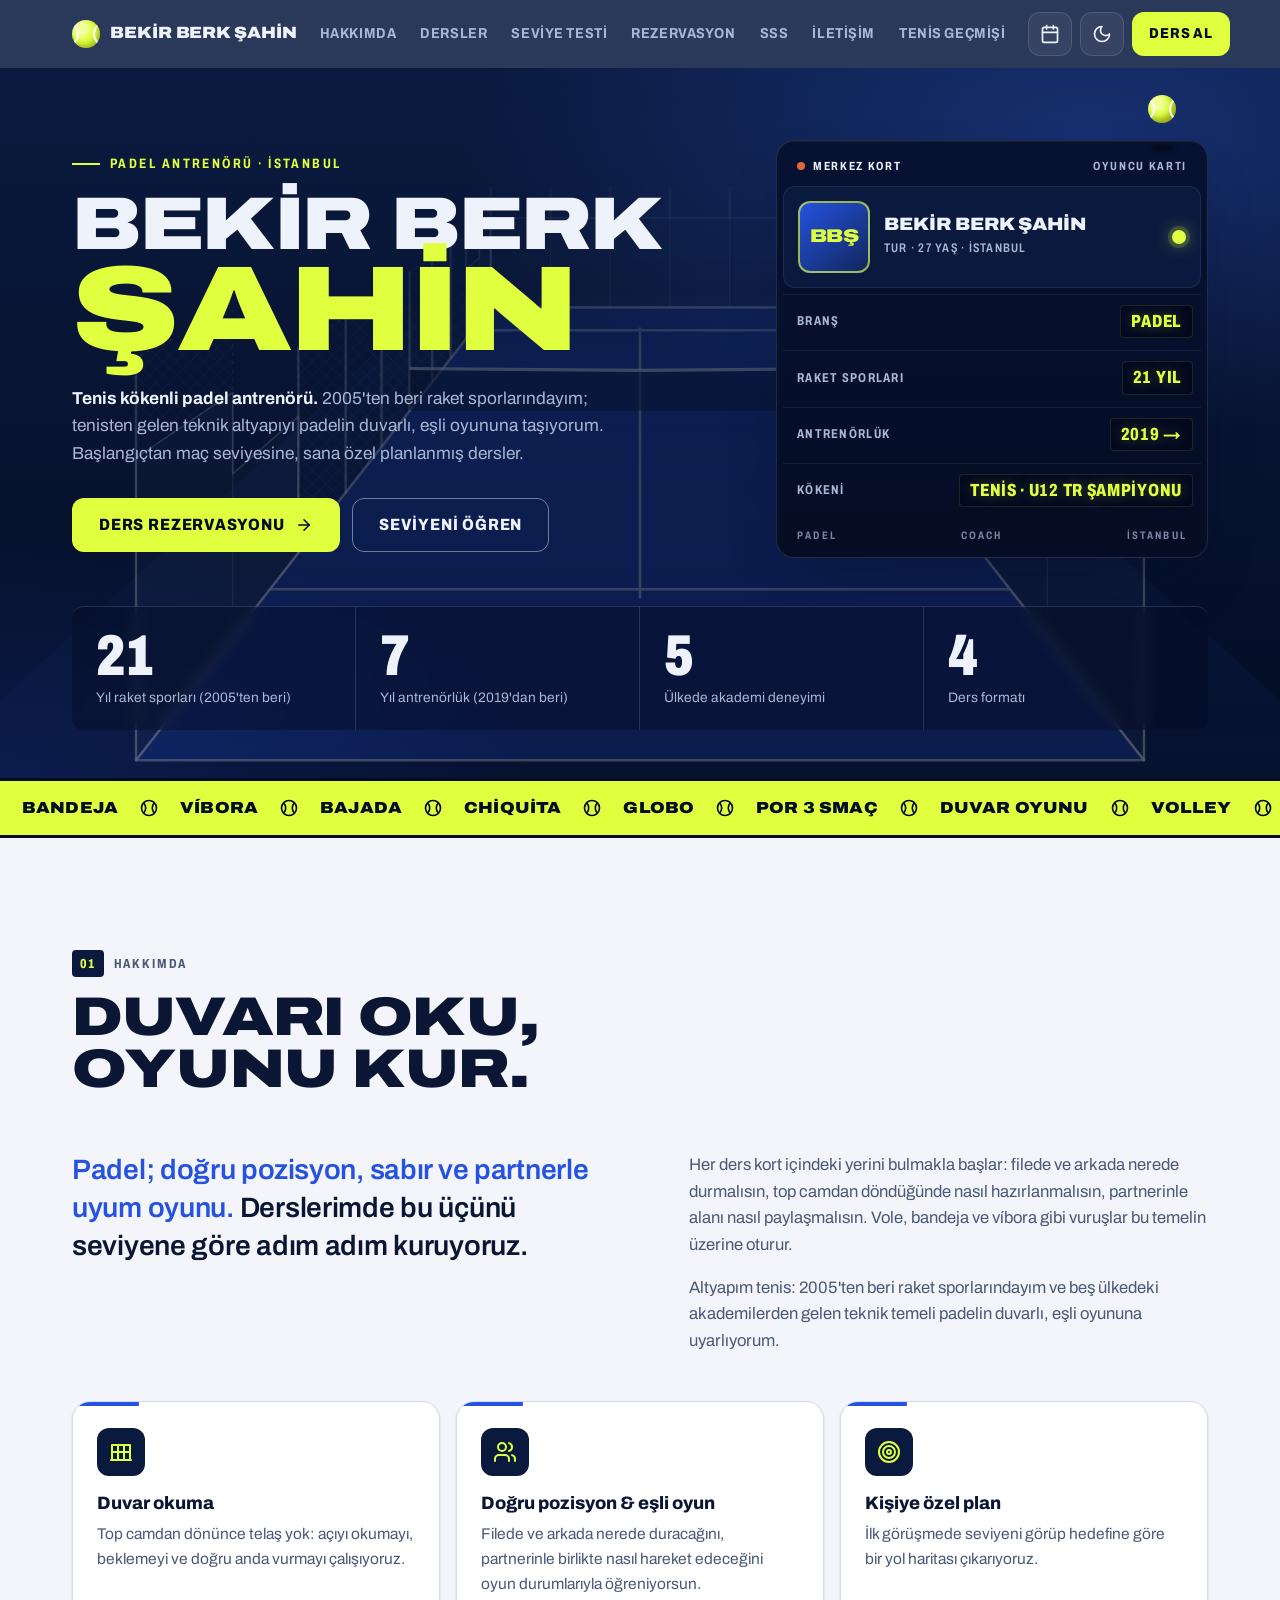
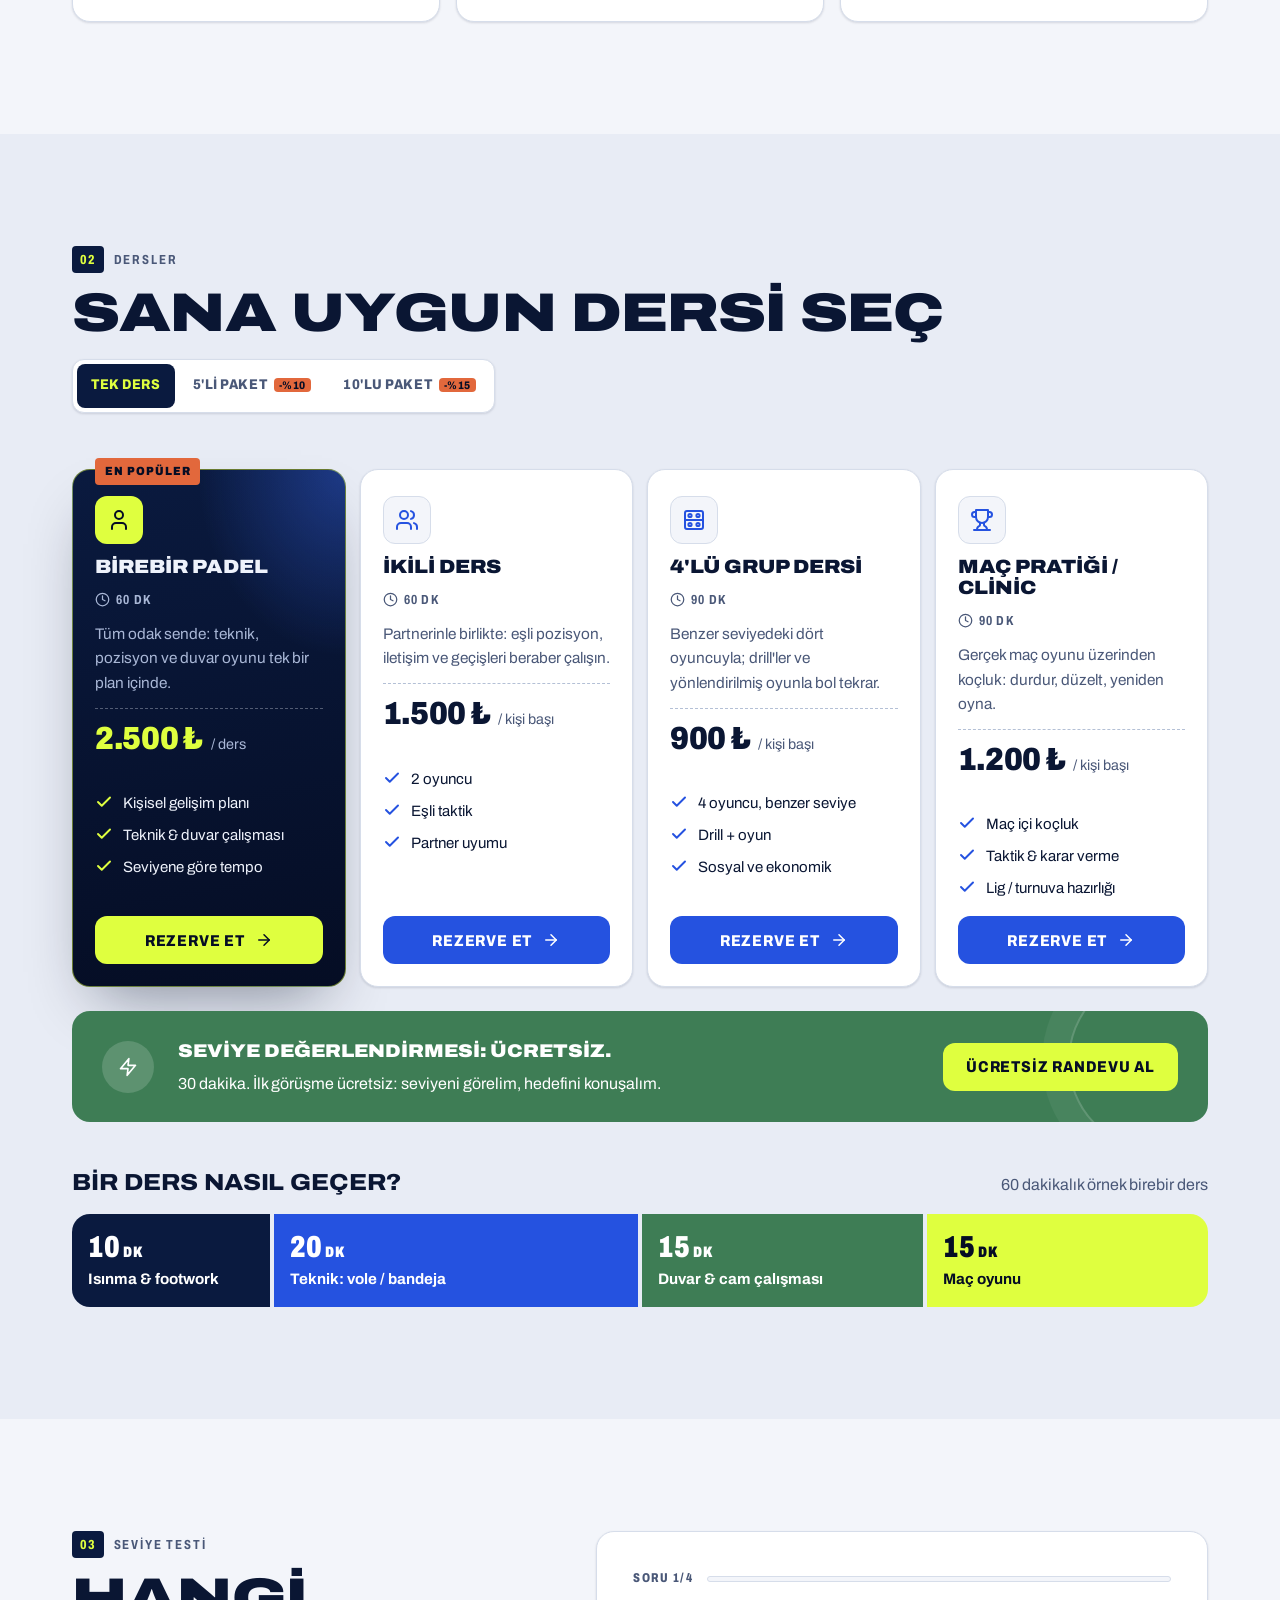
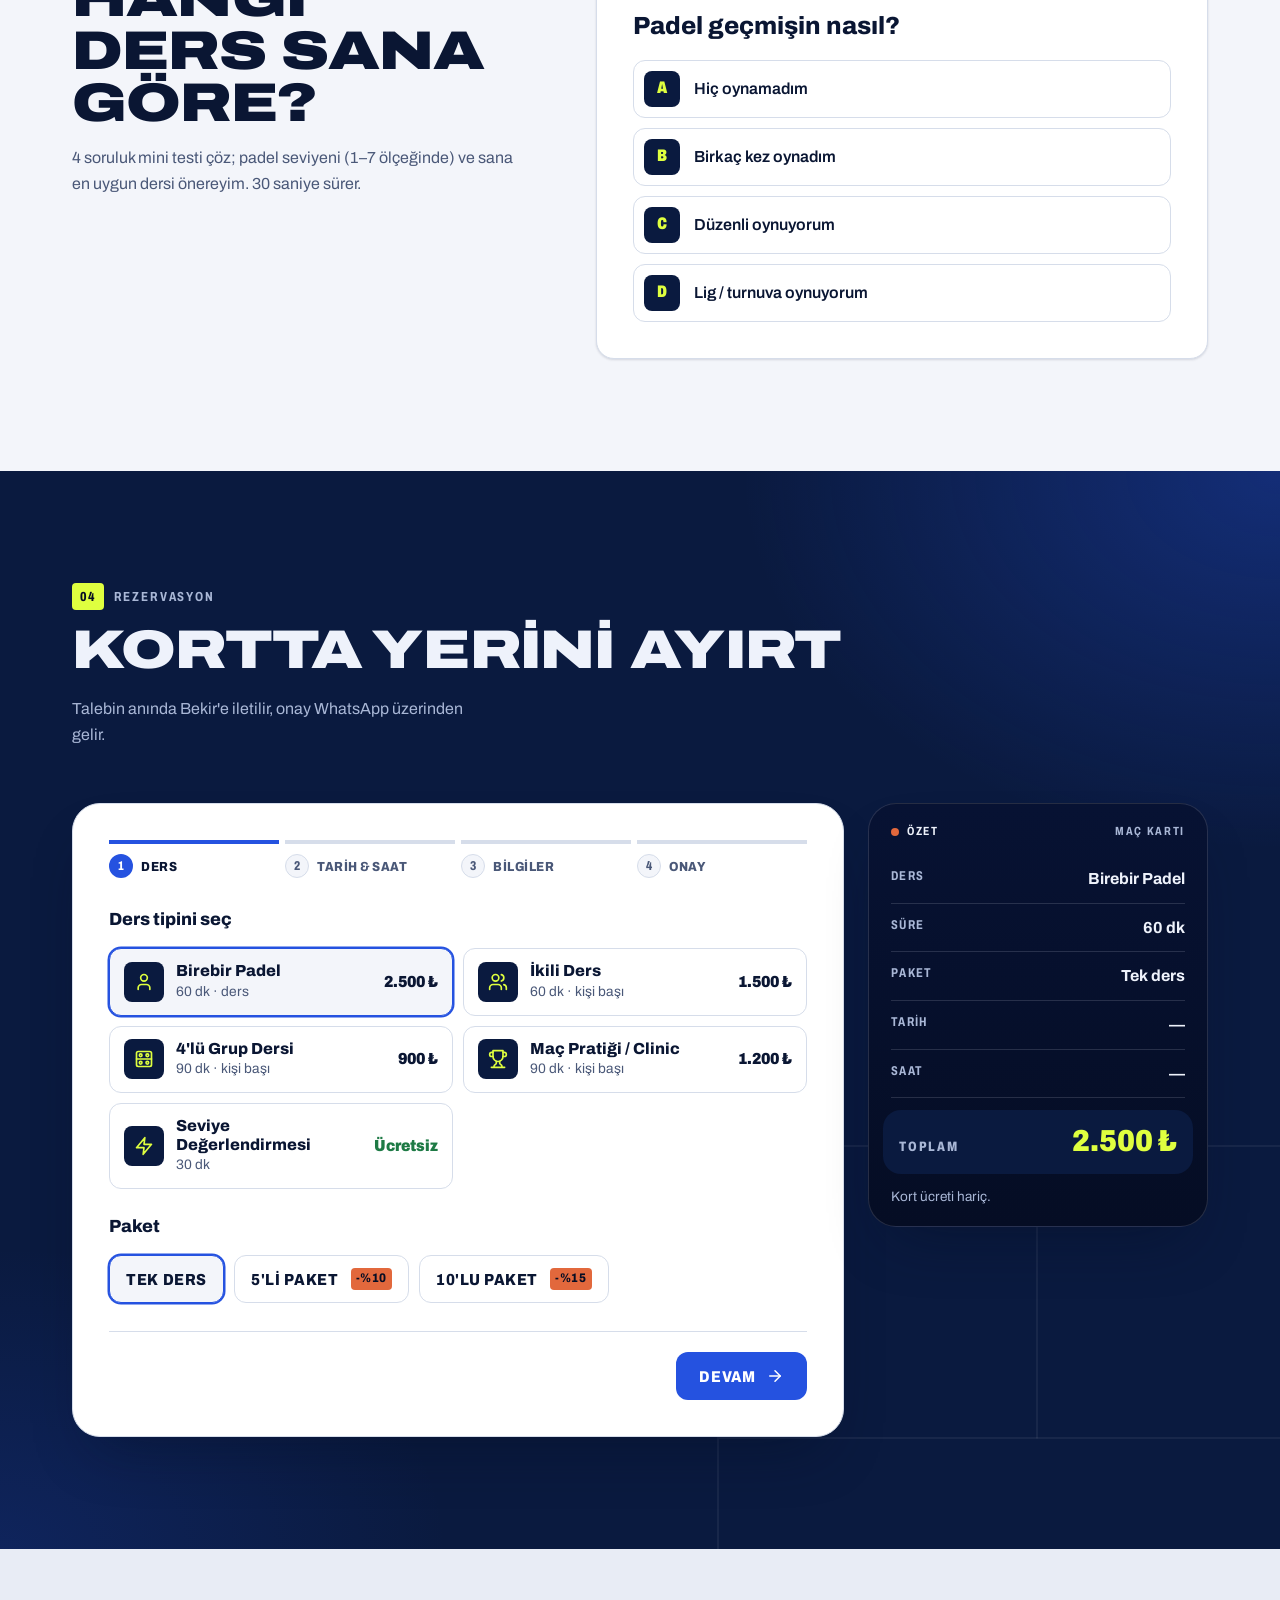
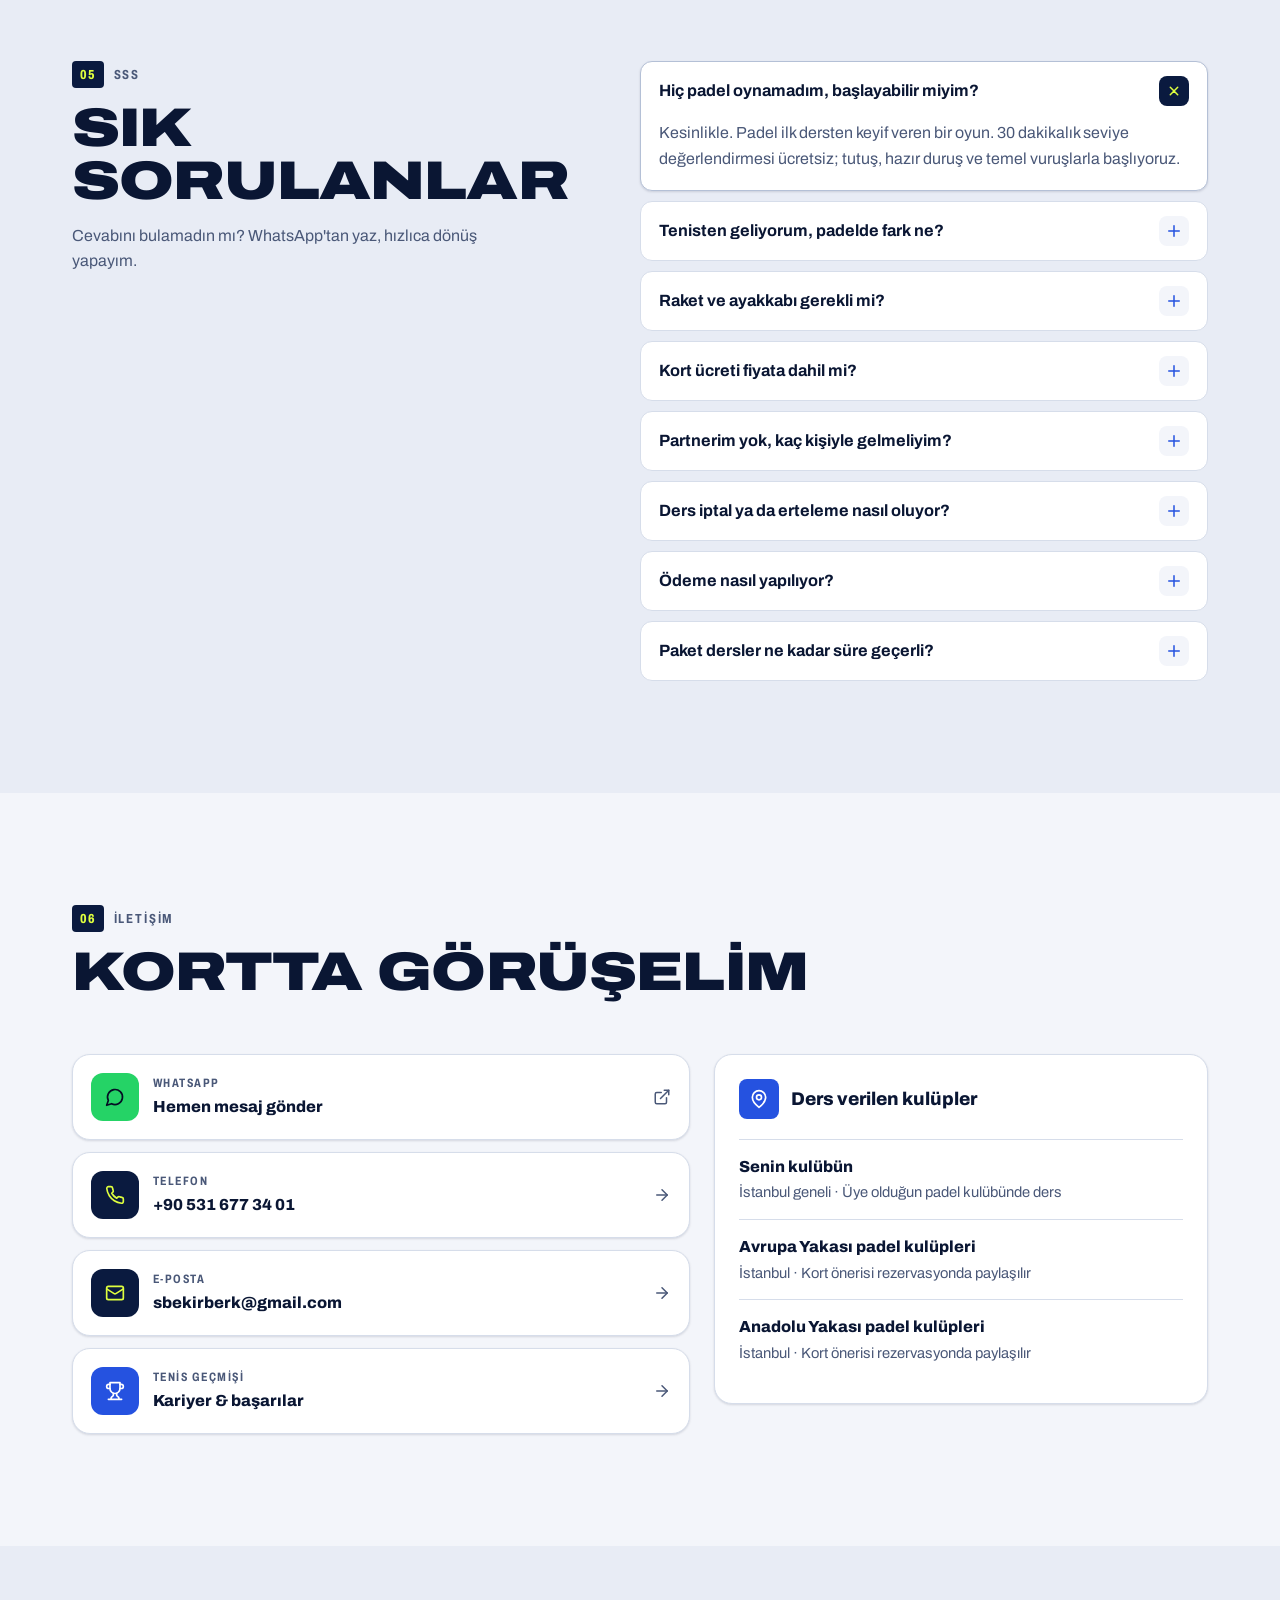
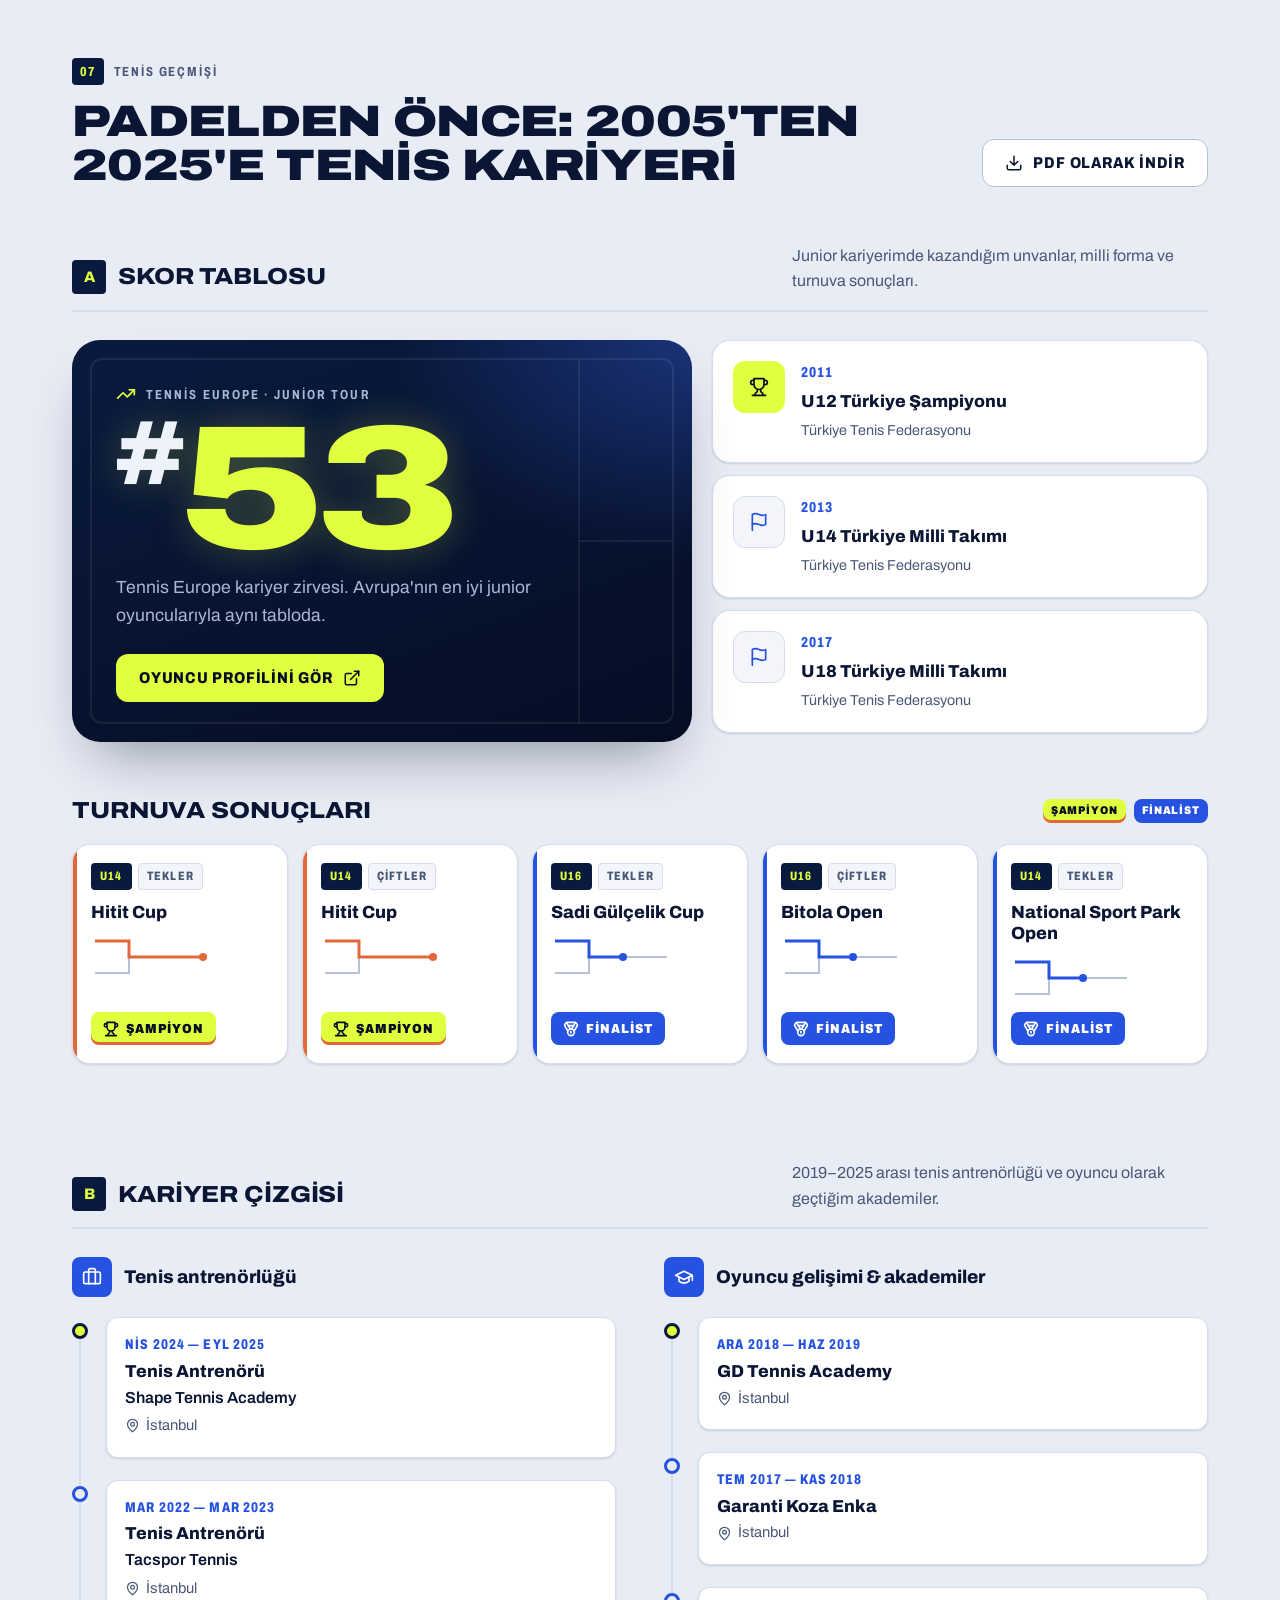
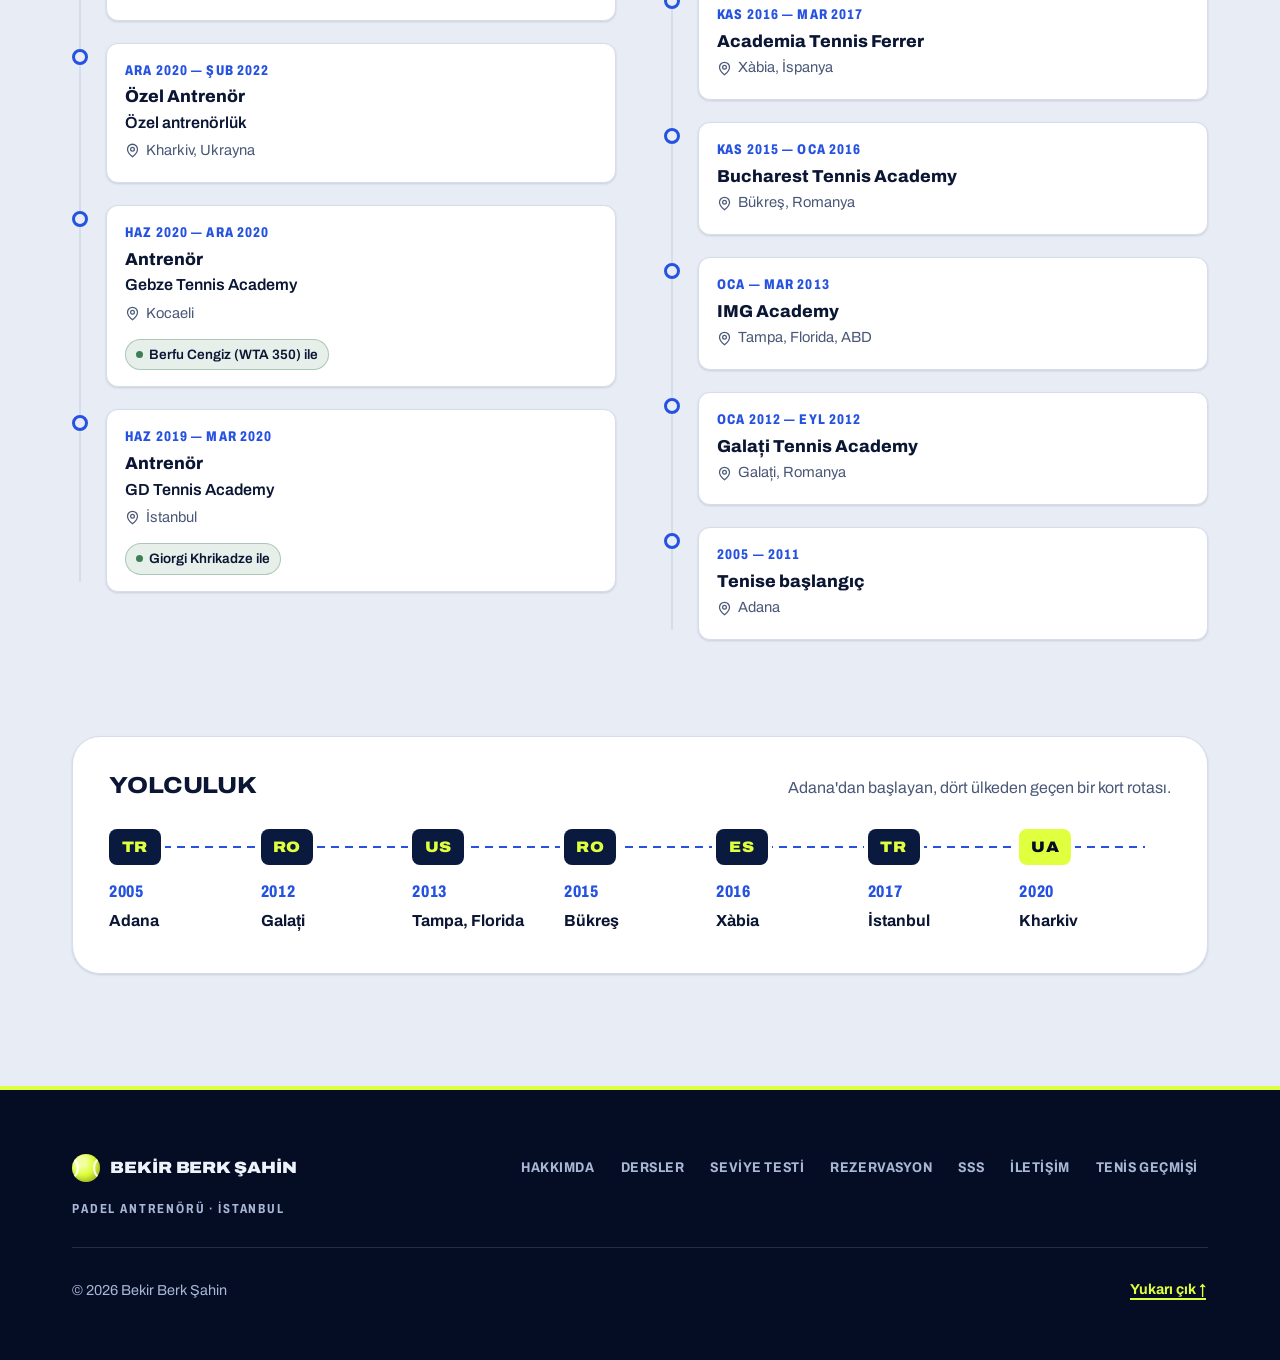
==== index.html @ 4c09b47a "Bekir Berk Şahin padel antrenörü sitesi Co-Authored-By: Claude Opus 5.5 <noreply@anthropic.com>" ====
<!doctype html>
<html lang="tr">
<head>
  <meta charset="utf-8">
  <meta name="viewport" content="width=device-width, initial-scale=1">
  <title>Bekir Berk Şahin — Padel Antrenörü İstanbul | Özel Padel Dersi</title>
  <meta name="description" content="Bekir Berk Şahin: İstanbul'da tenis kökenli padel antrenörü. Birebir, ikili, 4'lü grup dersleri ve maç pratiği; online rezervasyon ve ücretsiz seviye değerlendirmesi. Eski U12 Türkiye tenis şampiyonu, U14 ve U18 milli oyuncu.">
  <meta name="theme-color" content="#0A1A3F">
  <meta property="og:type" content="profile">
  <meta property="og:locale" content="tr_TR">
  <meta property="og:site_name" content="Bekir Berk Şahin Padel">
  <meta property="og:title" content="Bekir Berk Şahin — Padel Antrenörü · İstanbul">
  <meta property="og:description" content="Tenis kökenli padel antrenörü. Başlangıçtan maç seviyesine kişiye özel padel dersleri. Online rezervasyon yap.">
  <meta name="twitter:card" content="summary">
  <link rel="icon" href="data:image/svg+xml,%3Csvg xmlns='http://www.w3.org/2000/svg' viewBox='0 0 32 32'%3E%3Crect width='32' height='32' rx='7' fill='%230A1A3F'/%3E%3Ccircle cx='16' cy='16' r='10' fill='%23DFFF3F'/%3E%3Cpath d='M8.5 9.5c4 3.5 4 9.5 0 13M23.5 9.5c-4 3.5-4 9.5 0 13' fill='none' stroke='%230A1A3F' stroke-width='1.6'/%3E%3C/svg%3E">
  <link rel="preconnect" href="https://fonts.googleapis.com">
  <link rel="preconnect" href="https://fonts.gstatic.com" crossorigin>
  <link href="https://fonts.googleapis.com/css2?family=Archivo:wdth,wght@62..125,400..900&display=swap" rel="stylesheet">
  <link rel="stylesheet" href="css/style.css">
  <script>
    // Tema: sayfa çizilmeden önce uygula (yanıp sönmeyi önler)
    document.documentElement.classList.add("js");
    try { var t = localStorage.getItem("bbs-theme"); if (t === "dark" || t === "light") document.documentElement.dataset.theme = t; } catch (e) {}
  </script>
  <script type="application/ld+json">
  {
    "@context": "https://schema.org",
    "@type": "Person",
    "name": "Bekir Berk Şahin",
    "jobTitle": "Padel Antrenörü",
    "description": "İstanbul'da tenis kökenli padel antrenörü; eski U14 ve U18 Türkiye milli takım tenis oyuncusu.",
    "telephone": "+905316773401",
    "email": "mailto:sbekirberk@gmail.com",
    "address": { "@type": "PostalAddress", "addressLocality": "İstanbul", "addressCountry": "TR" },
    "sameAs": ["https://te.tournamentsoftware.com/player-profile/A61FD868-8997-4549-AC13-B87F3E2C1921"],
    "award": [
      "U12 Türkiye Tenis Şampiyonu (2011)",
      "U14 Türkiye Tenis Milli Takımı (2013)",
      "U18 Türkiye Tenis Milli Takımı (2017)",
      "Tennis Europe kariyer zirvesi: 53",
      "Hitit Cup U14 tekler ve çiftler şampiyonu"
    ],
    "alumniOf": [
      { "@type": "SportsOrganization", "name": "IMG Academy" },
      { "@type": "SportsOrganization", "name": "Academia Tennis Ferrer" },
      { "@type": "SportsOrganization", "name": "Garanti Koza Enka" }
    ],
    "knowsAbout": ["Padel", "Padel antrenörlüğü", "Padel dersi", "Tenis", "Raket sporları"]
  }
  </script>
</head>
<body>
  <a class="skip-link" href="#main">İçeriğe geç</a>

  <!-- ============ NAV ============ -->
  <header class="nav navy" id="nav">
    <div class="container nav__inner">
      <a href="#top" class="brand" aria-label="Bekir Berk Şahin — ana sayfa">
        <span class="ball-mark" aria-hidden="true"></span>
        <span class="brand__text"><span class="brand__full">Bekir Berk Şahin</span><span class="brand__short" aria-hidden="true">BBŞ</span></span>
      </a>
      <nav class="nav__links" id="navLinks" aria-label="Ana menü">
        <a href="#hakkimda">Hakkımda</a>
        <a href="#dersler">Dersler</a>
        <a href="#seviye">Seviye testi</a>
        <a href="#rezervasyon">Rezervasyon</a>
        <a href="#sss">SSS</a>
        <a href="#iletisim">İletişim</a>
        <a href="#tenis">Tenis geçmişi</a>
      </nav>
      <div class="nav__actions">
        <button class="icon-btn" id="myBookingsBtn" type="button" aria-label="Rezervasyonlarım">
          <svg class="i" aria-hidden="true"><use href="#i-calendar"/></svg>
          <span class="badge" id="bookingBadge" hidden>0</span>
        </button>
        <button class="icon-btn" id="themeToggle" type="button" aria-label="Koyu/açık tema">
          <svg class="i i--sun" aria-hidden="true"><use href="#i-sun"/></svg>
          <svg class="i i--moon" aria-hidden="true"><use href="#i-moon"/></svg>
        </button>
        <a href="#rezervasyon" class="btn btn--primary btn--sm nav__cta">Ders Al</a>
        <button class="icon-btn nav__menu" id="menuBtn" type="button" aria-label="Menüyü aç" aria-expanded="false" aria-controls="navLinks">
          <svg class="i i--open" aria-hidden="true"><use href="#i-menu"/></svg>
          <svg class="i i--close" aria-hidden="true"><use href="#i-x"/></svg>
        </button>
      </div>
    </div>
  </header>

  <main id="main">
    <!-- yalnızca yazdırırken görünür (PDF özgeçmiş başlığı) -->
    <div class="print-header" aria-hidden="true">
      <p class="print-header__name" id="printName">Bekir Berk Şahin — Padel Antrenörü</p>
      <p id="printContact"></p>
      <p class="print-header__sub">Tenis geçmişi · 2005–2025</p>
    </div>

    <!-- ============ HERO ============ -->
    <section class="hero navy" id="top" aria-labelledby="hero-h">
      <div class="hero__court" aria-hidden="true">
        <!-- Perspektif padel kortu: 10 × 20 m, arka ve yan camlar, tel örgü, servis çizgileri, file -->
        <svg viewBox="0 50 1200 570" preserveAspectRatio="xMidYMax meet" focusable="false">
          <defs>
            <linearGradient id="courtFade" x1="0" y1="0" x2="0" y2="1">
              <stop offset="0" stop-color="#fff" stop-opacity=".12"/>
              <stop offset=".32" stop-color="#fff" stop-opacity=".75"/>
              <stop offset="1" stop-color="#fff" stop-opacity="1"/>
            </linearGradient>
            <mask id="courtMask"><rect x="-600" y="50" width="2400" height="570" fill="url(#courtFade)"/></mask>
            <pattern id="courtMeshPat" width="9" height="9" patternUnits="userSpaceOnUse" patternTransform="rotate(45)">
              <path d="M0 0H9M0 0V9" fill="none" stroke="#fff" stroke-width=".9"/>
            </pattern>
          </defs>
          <g mask="url(#courtMask)">
            <polygon class="court-surround" points="-204.9,734.2 1404.9,734.2 783.1,167 416.9,167"/>
            <polygon class="court-surface" points="127.5,603.4 1072.5,603.4 740,178.8 460,178.8"/>
            <path class="court-lines" d="M460 178.8L740 178.8M127.5 603.4L1072.5 603.4M127.5 603.4L460 178.8M1072.5 603.4L740 178.8M253.1 443L946.9 443M443.2 200.3L756.8 200.3M600 443L600 200.3M600 450.8L600 443M600 200.3L600 198.7"/>
            <polygon class="court-glass" points="460,178.8 740,178.8 740,94.8 460,94.8"/>
            <polygon class="court-glass" points="127.5,603.4 127.5,319.9 218.2,258.5 218.2,334.9 279.7,280.9 279.7,409.1"/>
            <polygon class="court-glass" points="460,178.8 460,94.8 449.4,102 449.4,132.1 437.1,142.9 437.1,208.1"/>
            <polygon class="court-glass" points="1072.5,603.4 1072.5,319.9 981.8,258.5 981.8,334.9 920.3,280.9 920.3,409.1"/>
            <polygon class="court-glass" points="740,178.8 740,94.8 750.6,102 750.6,132.1 762.9,142.9 762.9,208.1"/>
            <path class="court-joints" d="M516 178.8L516 94.8M572 178.8L572 94.8M628 178.8L628 94.8M684 178.8L684 94.8M218.2 487.6L218.2 258.5M449.4 192.3L449.4 102M981.8 487.6L981.8 258.5M750.6 192.3L750.6 102"/>
            <polygon class="court-mesh" points="460,94.8 740,94.8 740,66.8 460,66.8"/>
            <polygon class="court-mesh" points="279.7,409.1 437.1,208.1 437.1,110.3 279.7,216.9"/>
            <polygon class="court-mesh" points="449.4,102 460,94.8 460,66.8 449.4,71.8"/>
            <polygon class="court-mesh" points="127.5,319.9 218.2,258.5 218.2,182.1 127.5,225.4"/>
            <polygon class="court-mesh" points="920.3,409.1 762.9,208.1 762.9,110.3 920.3,216.9"/>
            <polygon class="court-mesh" points="750.6,102 740,94.8 740,66.8 750.6,71.8"/>
            <polygon class="court-mesh" points="1072.5,319.9 981.8,258.5 981.8,182.1 1072.5,225.4"/>
            <path class="court-posts" d="M279.7 409.1L279.7 216.9M324.1 352.4L324.1 186.8M357.7 309.4L357.7 164.1M384 275.8L384 146.2M405.2 248.8L405.2 131.9M422.5 226.6L422.5 120.2M437.1 208.1L437.1 110.3M920.3 409.1L920.3 216.9M875.9 352.4L875.9 186.8M842.3 309.4L842.3 164.1M816 275.8L816 146.2M794.8 248.8L794.8 131.9M777.5 226.6L777.5 120.2M762.9 208.1L762.9 110.3M127.5 603.4L127.5 225.4M460 178.8L460 66.8M1072.5 603.4L1072.5 225.4M740 178.8L740 66.8M516 94.8L516 66.8M572 94.8L572 66.8M628 94.8L628 66.8M684 94.8L684 66.8"/>
            <polygon class="court-net" points="384,275.8 816,275.8 816,236.1 600,237.8 384,236.1"/>
            <path class="court-netband" d="M384 236.1L600 237.8L816 236.1"/>
          </g>
        </svg>
      </div>

      <div class="container hero__grid">
        <div class="hero__copy">
          <p class="hero__eyebrow" id="heroEyebrow">Padel Antrenörü · İstanbul</p>
          <h1 class="hero__title" id="hero-h">
            <span class="hero__l1">Bekir Berk</span>
            <span class="hero__l2">Şahin</span>
          </h1>
          <p class="hero__lead">
            <strong>Tenis kökenli padel antrenörü.</strong>
            2005'ten beri raket sporlarındayım; tenisten gelen teknik altyapıyı padelin duvarlı, eşli oyununa taşıyorum. Başlangıçtan maç seviyesine, sana özel planlanmış dersler.
          </p>
          <div class="hero__ctas">
            <a href="#rezervasyon" class="btn btn--primary btn--lg">Ders rezervasyonu <svg class="i" aria-hidden="true"><use href="#i-arrow"/></svg></a>
            <a href="#seviye" class="btn btn--outline btn--lg">Seviyeni öğren</a>
          </div>
        </div>

        <aside class="scoreboard" aria-label="Oyuncu skorbordu">
          <span class="bounce-ball" aria-hidden="true"><span class="bounce-ball__ball"></span><span class="bounce-ball__shadow"></span></span>
          <div class="sb__head" aria-hidden="true">
            <span class="sb__live"><i></i>Merkez kort</span>
            <span>Oyuncu kartı</span>
          </div>
          <div class="sb__player">
            <div class="sb__portrait" id="portrait"><span class="sb__mono" id="monogram">BBŞ</span></div>
            <div class="sb__name">
              <strong>Bekir Berk Şahin</strong>
              <span id="sbSub">TUR · Padel Antrenörü</span>
            </div>
            <span class="sb__serve" title="Servis sırası" aria-hidden="true"></span>
          </div>
          <dl class="sb__rows" id="scoreboard"></dl>
          <p class="sb__foot" aria-hidden="true"><span>Padel</span><span>Coach</span><span>İstanbul</span></p>
        </aside>
      </div>

      <div class="container">
        <dl class="stats reveal" id="stats"></dl>
      </div>
    </section>

    <!-- ============ TICKER ============ -->
    <div class="ticker" aria-hidden="true">
      <div class="ticker__track" id="ticker"></div>
    </div>

    <!-- ============ HAKKIMDA ============ -->
    <section class="section" id="hakkimda" aria-labelledby="about-h">
      <div class="container">
        <div class="section__head reveal">
          <div>
            <p class="eyebrow"><b>01</b> Hakkımda</p>
            <h2 id="about-h" class="h2">Duvarı oku,<br>oyunu kur.</h2>
          </div>
        </div>
        <div class="about">
          <p class="about__lead reveal" id="aboutLead"></p>
          <div class="about__text reveal" id="aboutText"></div>
        </div>
        <div class="principles" id="principles"></div>
      </div>
    </section>

    <!-- ============ DERSLER ============ -->
    <section class="section section--alt" id="dersler" aria-labelledby="lessons-h">
      <div class="container">
        <div class="section__head reveal">
          <div>
            <p class="eyebrow"><b>04</b> Dersler</p>
            <h2 id="lessons-h" class="h2">Sana uygun dersi seç</h2>
          </div>
          <div class="segmented" role="radiogroup" aria-label="Paket seçimi" id="pkgToggle"></div>
        </div>

        <div class="lessons" id="lessons"></div>

        <div class="trial-banner reveal">
          <div class="trial-banner__icon"><svg class="i" aria-hidden="true"><use href="#i-spark"/></svg></div>
          <div class="trial-banner__body">
            <strong id="trialTitle">İlk görüşme ücretsiz.</strong>
            <span id="trialText">30 dakikalık seviye değerlendirmesinde oyununu görüp sana özel planı birlikte çıkaralım.</span>
          </div>
          <button class="btn btn--ball" type="button" data-book="degerlendirme">Ücretsiz randevu al</button>
        </div>

        <div class="flow reveal">
          <div class="flow__head">
            <h3 class="h3">Bir ders nasıl geçer?</h3>
            <p class="muted" id="flowTotal"></p>
          </div>
          <div class="flow__bar" id="flowBar" role="img"></div>
        </div>
      </div>
    </section>

    <!-- ============ SEVİYE TESTİ ============ -->
    <section class="section" id="seviye" aria-labelledby="quiz-h">
      <div class="container quiz-wrap">
        <div class="reveal">
          <p class="eyebrow"><b>05</b> Seviye testi</p>
          <h2 id="quiz-h" class="h2">Hangi ders sana göre?</h2>
          <p class="muted quiz-wrap__lead">4 soruluk mini testi çöz; padel seviyeni (1–7 ölçeğinde) ve sana en uygun dersi önereyim. 30 saniye sürer.</p>
        </div>
        <div class="quiz card reveal" id="quiz" aria-live="polite"></div>
      </div>
    </section>

    <!-- ============ REZERVASYON ============ -->
    <section class="section booking-section" id="rezervasyon" aria-labelledby="book-h">
      <div class="booking-section__lines" aria-hidden="true"></div>
      <div class="container">
        <div class="section__head navy reveal">
          <div>
            <p class="eyebrow"><b>06</b> Rezervasyon</p>
            <h2 id="book-h" class="h2">Kortta yerini ayırt</h2>
          </div>
          <p class="section__aside">Talebin anında Bekir'e iletilir, onay WhatsApp üzerinden gelir.</p>
        </div>

        <div class="booking reveal">
          <div class="booking__main">
            <ol class="stepper" id="stepper" aria-label="Rezervasyon adımları">
              <li data-step="1"><span>1</span> Ders</li>
              <li data-step="2"><span>2</span> Tarih &amp; saat</li>
              <li data-step="3"><span>3</span> Bilgiler</li>
              <li data-step="4"><span>4</span> Onay</li>
            </ol>

            <!-- Adım 1 -->
            <div class="step" data-panel="1">
              <fieldset>
                <legend class="step__title">Ders tipini seç</legend>
                <div class="choice-grid" id="lessonChoices"></div>
              </fieldset>
              <fieldset class="mt">
                <legend class="step__title">Paket</legend>
                <div class="choice-row" id="pkgChoices"></div>
              </fieldset>
              <div class="step__nav">
                <span></span>
                <button class="btn btn--primary" type="button" data-next>Devam <svg class="i" aria-hidden="true"><use href="#i-arrow"/></svg></button>
              </div>
            </div>

            <!-- Adım 2 -->
            <div class="step" data-panel="2" hidden>
              <div class="cal">
                <div class="cal__head">
                  <p class="step__title" id="calTitle">Tarih seç</p>
                  <div class="cal__nav">
                    <button class="icon-btn" type="button" id="calPrev" aria-label="Önceki hafta"><svg class="i" aria-hidden="true"><use href="#i-left"/></svg></button>
                    <button class="icon-btn" type="button" id="calNext" aria-label="Sonraki hafta"><svg class="i" aria-hidden="true"><use href="#i-right"/></svg></button>
                  </div>
                </div>
                <div class="cal__week" id="calWeek" role="radiogroup" aria-label="Tarih"></div>
              </div>
              <p class="step__title mt">Saat seç</p>
              <div class="slots" id="slots" role="radiogroup" aria-label="Saat"></div>
              <p class="legend"><span class="dot dot--free"></span> Müsait <span class="dot dot--taken"></span> Dolu / geçmiş</p>
              <div class="step__nav">
                <button class="btn btn--ghost" type="button" data-prev><svg class="i" aria-hidden="true"><use href="#i-left"/></svg> Geri</button>
                <button class="btn btn--primary" type="button" data-next>Devam <svg class="i" aria-hidden="true"><use href="#i-arrow"/></svg></button>
              </div>
            </div>

            <!-- Adım 3 -->
            <form class="step" data-panel="3" id="bookForm" novalidate hidden>
              <p class="step__title">İletişim bilgilerin</p>
              <div class="form-grid">
                <div class="field">
                  <label for="fName">Ad soyad <span class="req" aria-hidden="true">*</span></label>
                  <input id="fName" name="name" autocomplete="name" required minlength="3">
                  <p class="field__err" id="fName-err"></p>
                </div>
                <div class="field">
                  <label for="fPhone">Telefon <span class="req" aria-hidden="true">*</span></label>
                  <input id="fPhone" name="phone" type="tel" inputmode="tel" autocomplete="tel" placeholder="05XX XXX XX XX" required>
                  <p class="field__err" id="fPhone-err"></p>
                </div>
                <div class="field">
                  <label for="fEmail">E-posta <span class="opt">(isteğe bağlı)</span></label>
                  <input id="fEmail" name="email" type="email" autocomplete="email">
                  <p class="field__err" id="fEmail-err"></p>
                </div>
                <div class="field">
                  <label for="fLevel">Seviye</label>
                  <select id="fLevel" name="level">
                    <option>Hiç oynamadım</option>
                    <option>Başlangıç (1–2)</option>
                    <option>Gelişen (2.5–3.5)</option>
                    <option>Orta-ileri (4–5)</option>
                    <option>İleri / turnuva (5.5+)</option>
                    <option>Tenisten geçiyorum</option>
                  </select>
                </div>
                <div class="field field--full">
                  <label for="fLoc">Kort tercihi</label>
                  <select id="fLoc" name="location"></select>
                </div>
                <div class="field field--full">
                  <label for="fNote">Notun <span class="opt">(hedefin, partnerin, sakatlık geçmişi vb.)</span></label>
                  <textarea id="fNote" name="note" rows="3"></textarea>
                </div>
                <div class="field field--full">
                  <label class="check">
                    <input type="checkbox" id="fKvkk" name="kvkk" required>
                    <span>Kişisel verilerimin yalnızca ders organizasyonu için kullanılmasını kabul ediyorum (KVKK).</span>
                  </label>
                  <p class="field__err" id="fKvkk-err"></p>
                </div>
              </div>
              <div class="step__nav">
                <button class="btn btn--ghost" type="button" data-prev><svg class="i" aria-hidden="true"><use href="#i-left"/></svg> Geri</button>
                <button class="btn btn--primary" type="submit" id="submitBtn"><span>Rezervasyonu tamamla</span></button>
              </div>
            </form>

            <!-- Adım 4 -->
            <div class="step step--done" data-panel="4" hidden tabindex="-1">
              <div class="done__check" aria-hidden="true"><svg class="i"><use href="#i-check"/></svg></div>
              <h3 class="h3">Talebin alındı!</h3>
              <p class="muted">Rezervasyon kodun: <strong class="code" id="doneCode"></strong></p>
              <p class="muted">Son adım: talebini WhatsApp'tan gönder, Bekir en geç birkaç saat içinde onaylasın.</p>
              <div class="done__actions">
                <a class="btn btn--wa" id="waLink" href="#" target="_blank" rel="noopener"><svg class="i" aria-hidden="true"><use href="#i-chat"/></svg> WhatsApp ile gönder</a>
                <button class="btn btn--ghost" type="button" id="icsBtn"><svg class="i" aria-hidden="true"><use href="#i-calplus"/></svg> Takvime ekle</button>
                <a class="btn btn--ghost" id="mailLink" href="#"><svg class="i" aria-hidden="true"><use href="#i-mail"/></svg> E-posta</a>
              </div>
              <button class="link-btn" type="button" id="newBooking">Yeni rezervasyon yap</button>
            </div>
          </div>

          <aside class="summary navy" aria-label="Rezervasyon özeti">
            <p class="summary__title"><span class="sb__live"><i></i>Özet</span><span>Maç kartı</span></p>
            <dl class="summary__list" id="summary"></dl>
            <div class="summary__total">
              <span>Toplam</span>
              <strong id="sumTotal">—</strong>
            </div>
            <p class="summary__hint" id="sumHint"></p>
          </aside>
        </div>
      </div>
    </section>

    <!-- ============ YORUMLAR (boşsa gizlenir) ============ -->
    <section class="section" id="yorumlar" aria-labelledby="t-h">
      <div class="container">
        <div class="section__head reveal">
          <div>
            <p class="eyebrow"><b>07</b> Öğrenciler</p>
            <h2 id="t-h" class="h2">Kortta neler değişti?</h2>
          </div>
        </div>
        <div class="testimonials" id="testimonials"></div>
      </div>
    </section>

    <!-- ============ SSS ============ -->
    <section class="section section--alt" id="sss" aria-labelledby="faq-h">
      <div class="container faq-wrap">
        <div class="reveal">
          <p class="eyebrow"><b>08</b> SSS</p>
          <h2 id="faq-h" class="h2">Sık sorulanlar</h2>
          <p class="muted faq-wrap__lead">Cevabını bulamadın mı? WhatsApp'tan yaz, hızlıca dönüş yapayım.</p>
        </div>
        <div class="faq" id="faq"></div>
      </div>
    </section>

    <!-- ============ İLETİŞİM ============ -->
    <section class="section" id="iletisim" aria-labelledby="c-h">
      <div class="container">
        <div class="section__head reveal">
          <div>
            <p class="eyebrow"><b>09</b> İletişim</p>
            <h2 id="c-h" class="h2">Kortta görüşelim</h2>
          </div>
        </div>
        <div class="contact">
          <div class="contact__cards" id="contactCards"></div>
          <div class="locations card reveal">
            <h3 class="cv__label"><span class="cv__icon"><svg class="i" aria-hidden="true"><use href="#i-pin"/></svg></span> Ders verilen kulüpler</h3>
            <ul id="locations"></ul>
          </div>
        </div>
      </div>
    </section>

    <!-- ============ TENİS GEÇMİŞİ (son bölüm) ============ -->
    <section class="section section--alt tenis" id="tenis" aria-labelledby="tenis-h">
      <div class="container tenis__inner">
        <div class="section__head tenis__head reveal">
          <div>
            <p class="eyebrow"><b>07</b> Tenis geçmişi</p>
            <h2 id="tenis-h" class="h2"><span id="tennisIntro">Padelden önce: 2005'ten 2025'e tenis kariyeri</span></h2>
          </div>
          <button class="btn btn--ghost no-print" id="printCv" type="button">
            <svg class="i" aria-hidden="true"><use href="#i-download"/></svg> PDF olarak indir
          </button>
        </div>

        <div class="tenis__block" id="basarilar">
          <div class="tenis__blockhead reveal">
            <h3 class="h3 tenis__title"><span class="tenis__num" aria-hidden="true">A</span> Skor tablosu</h3>
            <p class="section__aside muted">Junior kariyerimde kazandığım unvanlar, milli forma ve turnuva sonuçları.</p>
          </div>

          <div class="honours-grid">
            <article class="rank-card navy reveal" aria-labelledby="rank-h">
              <div class="rank-card__lines" aria-hidden="true"></div>
              <p class="rank-card__label"><svg class="i" aria-hidden="true"><use href="#i-trend"/></svg> Tennis Europe · Junior Tour</p>
              <h4 class="rank-card__title" id="rank-h"><span class="sr-only">Tennis Europe kariyer zirvesi: </span><span class="rank-card__hash" aria-hidden="true">#</span><span id="rankHigh">53</span></h4>
              <p class="rank-card__text">Tennis Europe kariyer zirvesi. Avrupa'nın en iyi junior oyuncularıyla aynı tabloda.</p>
              <a class="btn btn--primary no-print" id="profileLink" href="#" target="_blank" rel="noopener">Oyuncu profilini gör <svg class="i" aria-hidden="true"><use href="#i-external"/></svg><span class="sr-only">(yeni sekmede açılır)</span></a>
            </article>
            <ul class="honours" id="honours"></ul>
          </div>

          <div class="results-wrap">
            <div class="results-wrap__head">
              <h4 class="h3">Turnuva sonuçları</h4>
              <p class="legend-badges muted"><span class="result-badge result-badge--win result-badge--xs">Şampiyon</span> <span class="result-badge result-badge--final result-badge--xs">Finalist</span></p>
            </div>
            <ul class="draws" id="results"></ul>
          </div>
        </div>

        <div class="tenis__block" id="ozgecmis">
          <div class="tenis__blockhead reveal">
            <h3 class="h3 tenis__title"><span class="tenis__num" aria-hidden="true">B</span> Kariyer çizgisi</h3>
            <p class="section__aside muted">2019–2025 arası tenis antrenörlüğü ve oyuncu olarak geçtiğim akademiler.</p>
          </div>
          <div class="cv">
            <div class="cv__col">
              <h4 class="cv__label"><span class="cv__icon"><svg class="i" aria-hidden="true"><use href="#i-briefcase"/></svg></span> Tenis antrenörlüğü</h4>
              <ol class="timeline" id="work"></ol>
            </div>
            <div class="cv__col">
              <h4 class="cv__label"><span class="cv__icon"><svg class="i" aria-hidden="true"><use href="#i-cap"/></svg></span> Oyuncu gelişimi &amp; akademiler</h4>
              <ol class="timeline" id="education"></ol>
            </div>
          </div>
        </div>

        <div class="journey-wrap tenis__journey reveal">
          <div class="journey-wrap__head">
            <h3 class="h3">Yolculuk</h3>
            <p class="muted">Adana'dan başlayan, dört ülkeden geçen bir kort rotası.</p>
          </div>
          <ol class="journey" id="journey"></ol>
        </div>
      </div>
    </section>
  </main>

  <footer class="footer navy">
    <div class="container footer__inner">
      <div class="footer__brand">
        <a href="#top" class="brand" aria-label="Bekir Berk Şahin — başa dön">
          <span class="ball-mark" aria-hidden="true"></span>
          <span class="brand__text"><span class="brand__full">Bekir Berk Şahin</span></span>
        </a>
        <p class="footer__tag">Padel Antrenörü · İstanbul</p>
      </div>
      <nav class="footer__nav" aria-label="Alt menü">
        <a href="#hakkimda">Hakkımda</a>
        <a href="#dersler">Dersler</a>
        <a href="#seviye">Seviye testi</a>
        <a href="#rezervasyon">Rezervasyon</a>
        <a href="#sss">SSS</a>
        <a href="#iletisim">İletişim</a>
        <a href="#tenis">Tenis geçmişi</a>
      </nav>
      <div class="footer__bottom">
        <p>© <span id="year"></span> Bekir Berk Şahin</p>
        <a href="#top" class="link-btn">Yukarı çık ↑</a>
      </div>
    </div>
  </footer>

  <!-- Mobil sabit CTA -->
  <div class="mobile-cta" id="mobileCta">
    <a class="btn btn--wa btn--icon" id="mobileWa" href="#" target="_blank" rel="noopener" aria-label="WhatsApp'tan yaz"><svg class="i" aria-hidden="true"><use href="#i-chat"/></svg></a>
    <a href="#rezervasyon" class="btn btn--ball">Ders rezervasyonu <svg class="i" aria-hidden="true"><use href="#i-arrow"/></svg></a>
  </div>

  <!-- Rezervasyonlarım -->
  <dialog class="dialog" id="bookingsDialog" aria-labelledby="bd-h">
    <div class="dialog__head">
      <h2 id="bd-h" class="h3">Rezervasyonlarım</h2>
      <button class="icon-btn" type="button" data-close aria-label="Kapat"><svg class="i" aria-hidden="true"><use href="#i-x"/></svg></button>
    </div>
    <div id="bookingsList"></div>
    <p class="dialog__foot muted">Rezervasyonlar bu cihazda saklanır.</p>
  </dialog>

  <div class="toast" id="toast" role="status" aria-live="polite"></div>

  <!-- ============ İKONLAR (Lucide tarzı, stroke 2) ============ -->
  <svg class="sprite" width="0" height="0" style="position:absolute" aria-hidden="true" focusable="false">
    <defs>
      <symbol id="i-arrow" viewBox="0 0 24 24"><path d="M5 12h14"/><path d="m12 5 7 7-7 7"/></symbol>
      <symbol id="i-left" viewBox="0 0 24 24"><path d="m15 18-6-6 6-6"/></symbol>
      <symbol id="i-right" viewBox="0 0 24 24"><path d="m9 18 6-6-6-6"/></symbol>
      <symbol id="i-calendar" viewBox="0 0 24 24"><rect width="18" height="18" x="3" y="4" rx="2"/><path d="M16 2v4M8 2v4M3 10h18"/></symbol>
      <symbol id="i-calplus" viewBox="0 0 24 24"><path d="M21 13V6a2 2 0 0 0-2-2H5a2 2 0 0 0-2 2v14a2 2 0 0 0 2 2h8"/><path d="M16 2v4M8 2v4M3 10h18M19 16v6M16 19h6"/></symbol>
      <symbol id="i-clock" viewBox="0 0 24 24"><circle cx="12" cy="12" r="10"/><path d="M12 6v6l4 2"/></symbol>
      <symbol id="i-pin" viewBox="0 0 24 24"><path d="M20 10c0 6-8 12-8 12s-8-6-8-12a8 8 0 0 1 16 0Z"/><circle cx="12" cy="10" r="3"/></symbol>
      <symbol id="i-phone" viewBox="0 0 24 24"><path d="M22 16.92v3a2 2 0 0 1-2.18 2 19.79 19.79 0 0 1-8.63-3.07 19.5 19.5 0 0 1-6-6 19.79 19.79 0 0 1-3.07-8.67A2 2 0 0 1 4.11 2h3a2 2 0 0 1 2 1.72 12.84 12.84 0 0 0 .7 2.81 2 2 0 0 1-.45 2.11L8.09 9.91a16 16 0 0 0 6 6l1.27-1.27a2 2 0 0 1 2.11-.45 12.84 12.84 0 0 0 2.81.7A2 2 0 0 1 22 16.92z"/></symbol>
      <symbol id="i-mail" viewBox="0 0 24 24"><rect width="20" height="16" x="2" y="4" rx="2"/><path d="m22 7-8.97 5.7a1.94 1.94 0 0 1-2.06 0L2 7"/></symbol>
      <symbol id="i-chat" viewBox="0 0 24 24"><path d="M7.9 20A9 9 0 1 0 4 16.1L2 22Z"/></symbol>
      <symbol id="i-check" viewBox="0 0 24 24"><path d="M20 6 9 17l-5-5"/></symbol>
      <symbol id="i-sun" viewBox="0 0 24 24"><circle cx="12" cy="12" r="4"/><path d="M12 2v2M12 20v2m-7.07-17.07 1.41 1.41m11.32 11.32 1.41 1.41M2 12h2m16 0h2M6.34 17.66l-1.41 1.41M19.07 4.93l-1.41 1.41"/></symbol>
      <symbol id="i-moon" viewBox="0 0 24 24"><path d="M12 3a6 6 0 0 0 9 9 9 9 0 1 1-9-9Z"/></symbol>
      <symbol id="i-trophy" viewBox="0 0 24 24"><path d="M6 9H4.5a2.5 2.5 0 0 1 0-5H6M18 9h1.5a2.5 2.5 0 0 0 0-5H18M4 22h16M10 14.66V17c0 .55-.47.98-.97 1.21C7.85 18.75 7 20.24 7 22M14 14.66V17c0 .55.47.98.97 1.21C16.15 18.75 17 20.24 17 22"/><path d="M18 2H6v7a6 6 0 0 0 12 0V2Z"/></symbol>
      <symbol id="i-award" viewBox="0 0 24 24"><circle cx="12" cy="8" r="6"/><path d="M15.477 12.89 17 22l-5-3-5 3 1.523-9.11"/></symbol>
      <symbol id="i-medal" viewBox="0 0 24 24"><path d="M7.21 15 2.66 7.14a2 2 0 0 1 .13-2.2L4.4 2.8A2 2 0 0 1 6 2h12a2 2 0 0 1 1.6.8l1.6 2.14a2 2 0 0 1 .14 2.2L16.79 15"/><path d="M11 12 5.12 2.2M13 12l5.88-9.8M8 7h8"/><circle cx="12" cy="17" r="5"/><path d="M12 18v-2h-.5"/></symbol>
      <symbol id="i-flag" viewBox="0 0 24 24"><path d="M4 15s1-1 4-1 5 2 8 2 4-1 4-1V3s-1 1-4 1-5-2-8-2-4 1-4 1z"/><path d="M4 22v-7"/></symbol>
      <symbol id="i-external" viewBox="0 0 24 24"><path d="M15 3h6v6"/><path d="M10 14 21 3"/><path d="M18 13v6a2 2 0 0 1-2 2H5a2 2 0 0 1-2-2V8a2 2 0 0 1 2-2h6"/></symbol>
      <symbol id="i-cap" viewBox="0 0 24 24"><path d="M22 10v6M2 10l10-5 10 5-10 5z"/><path d="M6 12v5c3 3 9 3 12 0v-5"/></symbol>
      <symbol id="i-briefcase" viewBox="0 0 24 24"><path d="M16 20V4a2 2 0 0 0-2-2h-4a2 2 0 0 0-2 2v16"/><rect width="20" height="14" x="2" y="6" rx="2"/></symbol>
      <symbol id="i-globe" viewBox="0 0 24 24"><circle cx="12" cy="12" r="10"/><path d="M2 12h20M12 2a15.3 15.3 0 0 1 4 10 15.3 15.3 0 0 1-4 10 15.3 15.3 0 0 1-4-10 15.3 15.3 0 0 1 4-10z"/></symbol>
      <symbol id="i-user" viewBox="0 0 24 24"><path d="M19 21v-2a4 4 0 0 0-4-4H9a4 4 0 0 0-4 4v2"/><circle cx="12" cy="7" r="4"/></symbol>
      <symbol id="i-users" viewBox="0 0 24 24"><path d="M16 21v-2a4 4 0 0 0-4-4H6a4 4 0 0 0-4 4v2"/><circle cx="9" cy="7" r="4"/><path d="M22 21v-2a4 4 0 0 0-3-3.87M16 3.13a4 4 0 0 1 0 7.75"/></symbol>
      <symbol id="i-group" viewBox="0 0 24 24"><rect width="18" height="18" x="3" y="3" rx="2"/><path d="M3 12h18"/><circle cx="8" cy="7.5" r="1.6"/><circle cx="16" cy="7.5" r="1.6"/><circle cx="8" cy="16.5" r="1.6"/><circle cx="16" cy="16.5" r="1.6"/></symbol>
      <symbol id="i-wall" viewBox="0 0 24 24"><path d="M3 20V5h18v15"/><path d="M2 20h20M9 5v15M15 5v15M3 12h18"/></symbol>
      <symbol id="i-smile" viewBox="0 0 24 24"><circle cx="12" cy="12" r="10"/><path d="M8 14s1.5 2 4 2 4-2 4-2M9 9h.01M15 9h.01"/></symbol>
      <symbol id="i-target" viewBox="0 0 24 24"><circle cx="12" cy="12" r="10"/><circle cx="12" cy="12" r="6"/><circle cx="12" cy="12" r="2"/></symbol>
      <symbol id="i-trend" viewBox="0 0 24 24"><path d="M22 7 13.5 15.5 8.5 10.5 2 17"/><path d="M16 7h6v6"/></symbol>
      <symbol id="i-spark" viewBox="0 0 24 24"><path d="M13 2 3 14h9l-1 8 10-12h-9l1-8z"/></symbol>
      <symbol id="i-ball" viewBox="0 0 24 24"><circle cx="12" cy="12" r="10"/><path d="M5 5.5c3.5 3.5 3.5 9.5 0 13M19 5.5c-3.5 3.5-3.5 9.5 0 13"/></symbol>
      <symbol id="i-download" viewBox="0 0 24 24"><path d="M21 15v4a2 2 0 0 1-2 2H5a2 2 0 0 1-2-2v-4"/><path d="m7 10 5 5 5-5M12 15V3"/></symbol>
      <symbol id="i-x" viewBox="0 0 24 24"><path d="M18 6 6 18M6 6l12 12"/></symbol>
      <symbol id="i-menu" viewBox="0 0 24 24"><path d="M4 12h16M4 6h16M4 18h16"/></symbol>
      <symbol id="i-plus" viewBox="0 0 24 24"><path d="M12 5v14M5 12h14"/></symbol>
      <symbol id="i-star" viewBox="0 0 24 24"><path d="M12 2l3.09 6.26L22 9.27l-5 4.87 1.18 6.88L12 17.77l-6.18 3.25L7 14.14 2 9.27l6.91-1.01L12 2z"/></symbol>
      <symbol id="i-trash" viewBox="0 0 24 24"><path d="M3 6h18M19 6v14c0 1-1 2-2 2H7c-1 0-2-1-2-2V6M8 6V4c0-1 1-2 2-2h4c1 0 2 1 2 2v2"/></symbol>
    </defs>
  </svg>

  <script src="js/data.js"></script>
  <script src="js/app.js"></script>
</body>
</html>
---- css/style.css ----
/* =========================================================
   Bekir Berk Şahin — Padel
   Tema: "hard court / Grand Slam skorbordu" (padel kortu + cam duvarlar)
   Lacivert stadyum · kort mavisi · optik top sarısı · toprak (az) · dış kort yeşili (az)
   ========================================================= */

:root {
  /* Marka (temadan bağımsız) */
  --navy-950: #050D24;
  --navy-900: #0A1A3F;
  --navy-800: #11275C;
  --court: #2552E0;
  --blue-500: #3B6BF5;
  --ball: #DFFF3F;
  --ball-hover: #EBFF7A;
  --clay: #E2683C;
  --green: #3E7D55;
  --wa: #25D366;

  /* Semantik — açık tema */
  --bg: #F3F5FA;
  --bg-alt: #E8ECF5;
  --surface: #FFFFFF;
  --surface-2: #F3F5FA;
  --text: #0A1633;
  --muted: #4A5878;
  --line: #D6DDEA;
  --line-strong: #B4C0D6;
  --primary: var(--court);
  --primary-hover: #1C44C4;
  --on-primary: #FFFFFF;
  --accent: var(--court);
  --chip-bg: var(--navy-900);
  --chip-text: var(--ball);
  --focus: var(--court);
  --danger: #B42318;
  --success: #1E7A45;
  --booking-bg: var(--navy-900);
  --ink: var(--navy-900);

  --shadow-sm: 0 1px 2px rgba(10, 22, 51, .06), 0 1px 3px rgba(10, 22, 51, .08);
  --shadow-md: 0 10px 28px -12px rgba(10, 22, 51, .22);
  --shadow-lg: 0 30px 60px -24px rgba(5, 13, 36, .45);

  /* Tipografi & ritim */
  --font: "Archivo", system-ui, -apple-system, "Segoe UI", Roboto, sans-serif;
  --r-xs: 4px;
  --r-sm: 8px;
  --r-md: 12px;
  --r-lg: 18px;
  --r-xl: 28px;
  --ease: cubic-bezier(.2, .8, .2, 1);
  --dur: 200ms;
  --nav-h: 68px;
  color-scheme: light;
}

@media (prefers-color-scheme: dark) {
  :root:not([data-theme="light"]) {
    --bg: #060E22; --bg-alt: #081430; --surface: #0C1A3A; --surface-2: #10214A;
    --text: #EEF2FB; --muted: #A3B1CF; --line: #1E3266; --line-strong: #2C4584;
    --primary: var(--ball); --primary-hover: var(--ball-hover); --on-primary: var(--navy-950);
    --accent: #7C9CFF; --chip-bg: var(--ball); --chip-text: var(--navy-950);
    --focus: var(--ball); --danger: #FF8A80; --success: #5BD38A; --booking-bg: var(--navy-950); --ink: #1B2E63;
    --shadow-sm: 0 1px 2px rgba(0,0,0,.4); --shadow-md: 0 10px 28px -12px rgba(0,0,0,.7); --shadow-lg: 0 30px 60px -24px rgba(0,0,0,.8);
    color-scheme: dark;
  }
}
:root[data-theme="dark"] {
  --bg: #060E22; --bg-alt: #081430; --surface: #0C1A3A; --surface-2: #10214A;
  --text: #EEF2FB; --muted: #A3B1CF; --line: #1E3266; --line-strong: #2C4584;
  --primary: var(--ball); --primary-hover: var(--ball-hover); --on-primary: var(--navy-950);
  --accent: #7C9CFF; --chip-bg: var(--ball); --chip-text: var(--navy-950);
  --focus: var(--ball); --danger: #FF8A80; --success: #5BD38A; --booking-bg: var(--navy-950); --ink: #1B2E63;
  --shadow-sm: 0 1px 2px rgba(0,0,0,.4); --shadow-md: 0 10px 28px -12px rgba(0,0,0,.7); --shadow-lg: 0 30px 60px -24px rgba(0,0,0,.8);
  color-scheme: dark;
}

/* Her temada lacivert kalan yüzeyler (hero, nav, footer, öne çıkan kartlar) */
.navy {
  --text: #EEF2FB;
  --muted: #A9B7D6;
  --line: rgba(238, 242, 251, .14);
  --line-strong: rgba(238, 242, 251, .32);
  --surface: rgba(255, 255, 255, .05);
  --surface-2: rgba(255, 255, 255, .09);
  --primary: var(--ball);
  --primary-hover: var(--ball-hover);
  --on-primary: var(--navy-950);
  --accent: var(--ball);
  --chip-bg: var(--ball);
  --chip-text: var(--navy-950);
  --focus: var(--ball);
  --ink: #1B2E63;
  color: var(--text);
}

/* ---------------- Temel ---------------- */
*, *::before, *::after { box-sizing: border-box; }
html {
  -webkit-text-size-adjust: 100%;
  scroll-behavior: smooth;
  scroll-padding-top: calc(var(--nav-h) + 16px);
}
html.no-motion { scroll-behavior: auto; }
body {
  margin: 0;
  font-family: var(--font);
  font-size: 1rem;
  line-height: 1.6;
  color: var(--text);
  background: var(--bg);
  overflow-x: clip;
  -webkit-font-smoothing: antialiased;
  text-rendering: optimizeLegibility;
}
img, svg { display: block; max-width: 100%; }
a { color: inherit; }
button, input, select, textarea { font: inherit; color: inherit; }
button { cursor: pointer; }
h1, h2, h3, h4, h5 { margin: 0; line-height: 1.1; }
p { margin: 0; }
[hidden] { display: none !important; }
fieldset { border: 0; margin: 0; padding: 0; min-width: 0; }
legend { padding: 0; }
::selection { background: var(--ball); color: var(--navy-950); }

:focus-visible { outline: 3px solid var(--focus); outline-offset: 3px; border-radius: 4px; }

.sr-only { position: absolute; width: 1px; height: 1px; padding: 0; margin: -1px; overflow: hidden; clip: rect(0 0 0 0); white-space: nowrap; border: 0; }
.skip-link {
  position: absolute; left: 16px; top: -100px; z-index: 200;
  background: var(--ball); color: var(--navy-950); padding: 12px 18px; border-radius: var(--r-sm);
  font-weight: 800; text-decoration: none; transition: top var(--dur) var(--ease);
}
.skip-link:focus { top: 12px; }

.i { width: 20px; height: 20px; flex: none; fill: none; stroke: currentColor; stroke-width: 2; stroke-linecap: round; stroke-linejoin: round; }
.container { width: 100%; max-width: 1200px; margin-inline: auto; padding-inline: 16px; }
@media (min-width: 768px) { .container { padding-inline: 32px; } }
.muted { color: var(--muted); }
.mt { margin-top: 24px; }

/* Tipografik yardımcılar */
.h2 {
  font-weight: 900; font-stretch: 125%; text-transform: uppercase;
  font-size: clamp(1.75rem, 5.4vw, 3.4rem); line-height: .96; letter-spacing: -.015em;
  margin-top: 14px; overflow-wrap: break-word; text-wrap: balance;
}
.h3 {
  font-weight: 800; font-stretch: 112%; text-transform: uppercase;
  font-size: clamp(1.15rem, 2.4vw, 1.45rem); letter-spacing: -.005em; line-height: 1.1;
}
.eyebrow, .label {
  display: inline-flex; align-items: center; gap: 10px;
  font-stretch: 75%; font-weight: 700; letter-spacing: .14em; text-transform: uppercase;
  font-size: .82rem; color: var(--muted); font-variant-numeric: tabular-nums;
}
.eyebrow b {
  background: var(--chip-bg); color: var(--chip-text);
  padding: 3px 8px; border-radius: var(--r-xs); font-weight: 800; letter-spacing: .06em;
}

/* ---------------- Butonlar ---------------- */
.btn {
  --btn-bg: transparent; --btn-fg: var(--text); --btn-bd: transparent;
  display: inline-flex; align-items: center; justify-content: center; gap: 10px;
  min-height: 48px; padding: 12px 22px; border-radius: var(--r-md);
  background: var(--btn-bg); color: var(--btn-fg); border: 1.5px solid var(--btn-bd);
  font-weight: 800; font-stretch: 87.5%; font-size: .98rem; letter-spacing: .05em; text-transform: uppercase;
  text-decoration: none; line-height: 1.1; text-align: center; white-space: nowrap;
  transition: transform var(--dur) var(--ease), background-color var(--dur) var(--ease), box-shadow var(--dur) var(--ease), border-color var(--dur) var(--ease), color var(--dur) var(--ease);
  -webkit-tap-highlight-color: transparent;
}
.btn .i { width: 18px; height: 18px; transition: transform var(--dur) var(--ease); }
.btn:hover { transform: translateY(-1px); }
.btn:hover .i:last-child:not(:first-child) { transform: translateX(3px); }
.btn:active { transform: translateY(0) scale(.98); }
.btn:disabled { opacity: .55; cursor: not-allowed; transform: none; }
.btn--primary { --btn-bg: var(--primary); --btn-fg: var(--on-primary); }
.btn--primary:hover { --btn-bg: var(--primary-hover); box-shadow: 0 10px 24px -10px var(--primary); }
.btn--ball { --btn-bg: var(--ball); --btn-fg: var(--navy-950); }
.btn--ball:hover { --btn-bg: var(--ball-hover); box-shadow: 0 10px 24px -10px rgba(223, 255, 63, .7); }
.btn--ghost { --btn-bd: var(--line-strong); --btn-bg: var(--surface); }
.btn--ghost:hover { --btn-bd: var(--text); }
.btn--outline { --btn-bd: rgba(238, 242, 251, .45); --btn-fg: #EEF2FB; }
.btn--outline:hover { --btn-bd: #EEF2FB; --btn-bg: rgba(255, 255, 255, .06); }
.btn--wa { --btn-bg: var(--wa); --btn-fg: var(--navy-950); }
.btn--wa:hover { --btn-bg: #3FE07C; }
.btn--sm { min-height: 44px; padding: 8px 16px; font-size: .9rem; }
.btn--lg { min-height: 54px; padding: 14px 26px; font-size: 1.02rem; }
.btn--icon { padding: 0; width: 52px; min-width: 52px; }
.btn.is-loading { color: transparent !important; position: relative; pointer-events: none; }
.btn.is-loading::after {
  content: ""; position: absolute; width: 20px; height: 20px; border-radius: 50%;
  border: 2.5px solid var(--on-primary); border-right-color: transparent; animation: spin .7s linear infinite;
}
@keyframes spin { to { transform: rotate(360deg); } }

.icon-btn {
  position: relative; display: inline-grid; place-items: center;
  width: 44px; height: 44px; border-radius: var(--r-md);
  border: 1px solid var(--line); background: var(--surface); color: var(--text);
  transition: background-color var(--dur) var(--ease), border-color var(--dur) var(--ease), transform var(--dur) var(--ease);
}
.icon-btn:hover { border-color: var(--line-strong); background: var(--surface-2); }
.icon-btn:active { transform: scale(.95); }
.icon-btn:disabled { opacity: .4; cursor: not-allowed; }
.link-btn {
  background: none; border: 0; padding: 10px 2px; min-height: 44px;
  color: var(--accent); font-weight: 700; text-decoration: underline; text-underline-offset: 4px; text-decoration-thickness: 2px;
}
.link-btn:hover { text-decoration-thickness: 3px; }

.badge {
  position: absolute; top: -6px; right: -6px; min-width: 20px; height: 20px; padding: 0 5px;
  display: grid; place-items: center; border-radius: 999px;
  background: var(--clay); color: var(--navy-950); font-size: .72rem; font-weight: 800; font-stretch: 75%;
  border: 2px solid var(--navy-900);
}
.badge[hidden] { display: none; }

/* Tema ikonu */
.i--sun { display: none; }
:root[data-theme="dark"] .i--sun { display: block; }
:root[data-theme="dark"] .i--moon { display: none; }
@media (prefers-color-scheme: dark) {
  :root:not([data-theme="light"]) .i--sun { display: block; }
  :root:not([data-theme="light"]) .i--moon { display: none; }
}

/* Top işareti (padel topu da sarı) */
.ball-mark {
  position: relative; width: 28px; height: 28px; border-radius: 50%; flex: none;
  background: radial-gradient(circle at 32% 30%, #F2FF9E 0 18%, var(--ball) 46%, #B9D61E 100%);
  box-shadow: inset -2px -3px 5px rgba(0, 0, 0, .18);
  overflow: hidden;
}
.ball-mark::before, .ball-mark::after {
  content: ""; position: absolute; top: 2px; bottom: 2px; width: 22px; border-radius: 50%;
  border: 2px solid rgba(255, 255, 255, .9);
}
.ball-mark::before { left: -15px; }
.ball-mark::after { right: -15px; }

/* ---------------- Nav ---------------- */
.nav {
  position: sticky; top: 0; z-index: 60; height: var(--nav-h);
  background: rgba(10, 26, 63, .86);
  -webkit-backdrop-filter: blur(16px) saturate(1.4); backdrop-filter: blur(16px) saturate(1.4);
  border-bottom: 1px solid transparent;
  transition: border-color var(--dur) var(--ease), box-shadow var(--dur) var(--ease), background-color var(--dur) var(--ease);
}
.nav.is-scrolled { border-bottom-color: rgba(238, 242, 251, .1); box-shadow: 0 10px 30px -18px rgba(0, 0, 0, .6); background: rgba(5, 13, 36, .9); }
.nav__inner { height: 100%; display: flex; align-items: center; gap: 12px; }
.brand { display: inline-flex; align-items: center; gap: 10px; text-decoration: none; min-height: 44px; margin-right: auto; }
.brand__text { font-weight: 900; font-stretch: 112%; text-transform: uppercase; font-size: 1.02rem; letter-spacing: -.005em; white-space: nowrap; }
.brand__short { display: none; }
@media (max-width: 479px) { .brand__full { display: none; } .brand__short { display: inline; } .nav__cta { display: none; } }
@media (min-width: 1024px) and (max-width: 1279px) { .nav .brand__full { display: none; } .nav .brand__short { display: inline; } }

.nav__links { display: flex; align-items: center; gap: 2px; }
.nav__links a {
  position: relative; display: inline-flex; align-items: center; min-height: 44px; padding: 8px 10px;
  text-decoration: none; font-weight: 700; font-stretch: 87.5%; font-size: .9rem; letter-spacing: .04em; text-transform: uppercase; white-space: nowrap;
  color: var(--muted); border-radius: var(--r-sm); transition: color var(--dur) var(--ease), background-color var(--dur) var(--ease);
}
.nav__links a:hover { color: var(--text); background: rgba(255, 255, 255, .06); }
.nav__links a.is-active { color: var(--text); }
.nav__links a.is-active::after { content: ""; position: absolute; left: 10px; right: 10px; bottom: 4px; height: 3px; border-radius: 2px; background: var(--ball); }
.nav__actions { display: flex; align-items: center; gap: 8px; }
.nav__menu .i--close { display: none; }
.nav__menu[aria-expanded="true"] .i--open { display: none; }
.nav__menu[aria-expanded="true"] .i--close { display: block; }

@media (max-width: 1023px) {
  .nav__links {
    position: fixed; left: 0; right: 0; top: var(--nav-h);
    flex-direction: column; align-items: stretch; gap: 0; padding: 8px 16px 20px;
    background: var(--navy-950); border-bottom: 1px solid var(--line);
    box-shadow: 0 30px 40px -20px rgba(0, 0, 0, .7);
    max-height: calc(100dvh - var(--nav-h)); overflow-y: auto;
    visibility: hidden; opacity: 0; transform: translateY(-8px);
    transition: opacity var(--dur) var(--ease), transform var(--dur) var(--ease), visibility 0s linear var(--dur);
  }
  .nav__links.is-open { visibility: visible; opacity: 1; transform: none; transition-delay: 0s; }
  .nav__links a { min-height: 52px; font-size: 1.05rem; border-bottom: 1px solid var(--line); border-radius: 0; padding-inline: 4px; }
  .nav__links a.is-active::after { left: auto; right: 4px; top: 50%; bottom: auto; width: 10px; height: 10px; border-radius: 50%; transform: translateY(-50%); }
}
@media (min-width: 1024px) {
  .nav__menu { display: none; }
  .brand { margin-right: 0; }
  .nav__links { margin-inline: auto; }
}
@media (min-width: 1024px) and (max-width: 1279px) { .nav__links a { padding-inline: 7px; font-size: .84rem; letter-spacing: .02em; font-stretch: 80%; } }
@media (min-width: 1280px) { .nav__links a { padding-inline: 11px; } }

/* ---------------- Hero ---------------- */
.hero {
  position: relative; overflow: hidden; overflow: clip;
  background:
    radial-gradient(70% 60% at 85% 10%, rgba(59, 107, 245, .28), transparent 70%),
    radial-gradient(60% 50% at 0% 100%, rgba(37, 82, 224, .2), transparent 70%),
    linear-gradient(180deg, var(--navy-900) 0%, var(--navy-950) 100%);
  padding: 40px 0 36px;
  isolation: isolate;
}
.hero__court {
  position: absolute; z-index: -1; bottom: 0; left: 50%; transform: translateX(-50%);
  width: max(100%, 980px); pointer-events: none; opacity: .38;
}
.hero__court svg { width: 100%; height: auto; }
.court-surround { fill: var(--navy-800); opacity: .55; }
.court-surface { fill: var(--court); opacity: .5; }
.court-lines { fill: none; stroke: #fff; stroke-width: 2.4; opacity: .55; stroke-linecap: round; }
/* Cam duvarlar: yarı saydam yüzey + ince kenar; tel örgü: çapraz desen */
.court-glass { fill: rgba(190, 215, 255, .07); stroke: #fff; stroke-opacity: .42; stroke-width: 1.6; stroke-linejoin: round; }
.court-joints { fill: none; stroke: #fff; stroke-opacity: .22; stroke-width: 1.2; }
.court-mesh { fill: url(#courtMeshPat); fill-opacity: .16; stroke: #fff; stroke-opacity: .2; stroke-width: 1.2; stroke-dasharray: 3 5; }
.court-net { fill: rgba(5, 13, 36, .55); }
.court-netband { fill: none; stroke: #fff; stroke-width: 3; opacity: .7; stroke-linejoin: round; }
.court-posts { fill: none; stroke: #fff; stroke-width: 2.4; opacity: .4; stroke-linecap: round; }

.hero__grid { display: grid; gap: 40px; grid-template-columns: minmax(0, 1fr); align-items: center; }
@media (min-width: 1024px) {
  .hero { padding: 72px 0 48px; }
  .hero__grid { grid-template-columns: minmax(0, 1.2fr) minmax(0, .8fr); gap: 56px; }
}
.hero__copy { container-type: inline-size; }
.hero__eyebrow {
  display: inline-flex; align-items: center; gap: 10px;
  font-stretch: 75%; font-weight: 700; text-transform: uppercase; letter-spacing: .18em; font-size: .85rem; color: var(--ball);
}
.hero__eyebrow::before { content: ""; width: 28px; height: 2px; background: currentColor; }
.hero__title {
  margin-top: 18px; text-transform: uppercase; font-weight: 900; font-stretch: 125%;
  font-size: clamp(2.2rem, 10vw, 5.5rem); line-height: .86; letter-spacing: -.02em;
  display: flex; flex-direction: column;
}
@supports (font-size: 1cqi) { .hero__title { font-size: min(11.5cqi, 6rem); } }
.hero__l2 { color: var(--ball); font-size: 1.62em; line-height: .84; margin-top: .02em; }
.hero__lead { margin-top: 24px; max-width: 34rem; font-size: 1.08rem; color: var(--muted); }
.hero__lead strong { color: var(--text); font-weight: 700; }
.hero__ctas { display: flex; flex-wrap: wrap; gap: 12px; margin-top: 30px; }
@media (max-width: 479px) { .hero__ctas .btn { width: 100%; } }

.hero__copy > * { animation: rise .7s var(--ease) both; }
.hero__copy > :nth-child(2) { animation-delay: .06s; }
.hero__copy > :nth-child(3) { animation-delay: .14s; }
.hero__copy > :nth-child(4) { animation-delay: .2s; }
.scoreboard { animation: rise .8s .18s var(--ease) both; }
@keyframes rise { from { opacity: 0; transform: translateY(18px); } to { opacity: 1; transform: none; } }

/* Skorbord */
.scoreboard {
  position: relative; width: 100%; max-width: 440px; justify-self: center;
  background: linear-gradient(180deg, #071233, var(--navy-950));
  border: 1px solid rgba(238, 242, 251, .12);
  border-radius: var(--r-lg);
  box-shadow: var(--shadow-lg), inset 0 1px 0 rgba(255, 255, 255, .06);
  padding: 6px;
}
@media (min-width: 1024px) { .scoreboard { justify-self: end; } }
.sb__head, .summary__title {
  display: flex; justify-content: space-between; align-items: center; gap: 12px;
  padding: 10px 14px; font-stretch: 75%; font-weight: 700; text-transform: uppercase; letter-spacing: .14em; font-size: .74rem;
  color: var(--muted);
}
.sb__live { display: inline-flex; align-items: center; gap: 8px; color: var(--text); }
.sb__live i { width: 8px; height: 8px; border-radius: 50%; background: var(--clay); box-shadow: 0 0 0 0 rgba(226, 104, 60, .6); animation: live 1.8s infinite; }
@keyframes live { 70% { box-shadow: 0 0 0 8px rgba(226, 104, 60, 0); } 100% { box-shadow: 0 0 0 0 rgba(226, 104, 60, 0); } }
.sb__player {
  display: grid; grid-template-columns: auto 1fr auto; gap: 14px; align-items: center;
  padding: 14px; background: var(--navy-900); border-radius: var(--r-md);
  border: 1px solid rgba(238, 242, 251, .08);
}
.sb__portrait {
  width: 72px; height: 72px; border-radius: var(--r-md); overflow: hidden;
  display: grid; place-items: center;
  background: linear-gradient(140deg, var(--court), var(--navy-800));
  border: 2px solid rgba(223, 255, 63, .65);
}
.sb__portrait img { width: 100%; height: 100%; object-fit: cover; }
.sb__mono { font-weight: 900; font-stretch: 125%; font-size: 1.15rem; color: var(--ball); letter-spacing: -.02em; }
.sb__name { min-width: 0; }
.sb__name strong { display: block; font-weight: 900; font-stretch: 112%; text-transform: uppercase; font-size: 1.12rem; line-height: 1.1; }
.sb__name span { display: block; margin-top: 4px; font-stretch: 75%; font-weight: 600; text-transform: uppercase; letter-spacing: .1em; font-size: .78rem; color: var(--muted); }
.sb__serve { width: 14px; height: 14px; border-radius: 50%; background: var(--ball); box-shadow: 0 0 0 4px rgba(223, 255, 63, .16), 0 0 18px rgba(223, 255, 63, .6); }
.sb__rows { margin: 6px 0 0; display: grid; gap: 2px; }
.sb__rows > div {
  display: flex; align-items: center; justify-content: space-between; gap: 16px;
  padding: 10px 8px 10px 14px; border-top: 1px solid rgba(238, 242, 251, .07);
}
.sb__rows dt { font-stretch: 75%; font-weight: 700; text-transform: uppercase; letter-spacing: .1em; font-size: .8rem; color: var(--muted); }
.sb__rows dd {
  margin: 0; padding: 6px 10px; min-width: 64px; text-align: center; border-radius: var(--r-xs);
  background: #020820; border: 1px solid rgba(223, 255, 63, .12);
  font-stretch: 75%; font-weight: 800; font-variant-numeric: tabular-nums; text-transform: uppercase; letter-spacing: .04em;
  color: var(--ball); font-size: 1.1rem; line-height: 1.1; white-space: nowrap;
  text-shadow: 0 0 14px rgba(223, 255, 63, .35);
}
@media (max-width: 359px) { .sb__rows dd { white-space: normal; text-align: right; } }
.sb__foot {
  display: flex; justify-content: space-between; gap: 8px; padding: 10px 14px 6px;
  font-stretch: 75%; font-weight: 700; text-transform: uppercase; letter-spacing: .2em; font-size: .68rem; color: rgba(169, 183, 214, .7);
}

/* Zıplayan top */
.bounce-ball { position: absolute; top: -46px; right: 28px; width: 34px; height: 92px; pointer-events: none; }
.bounce-ball__ball {
  position: absolute; left: 3px; top: 0; width: 28px; height: 28px; border-radius: 50%;
  background: radial-gradient(circle at 32% 30%, #F2FF9E 0 16%, var(--ball) 45%, #A9C415 100%);
  box-shadow: inset -3px -4px 6px rgba(0, 0, 0, .25); overflow: hidden;
  animation: bounce 1.6s cubic-bezier(.45, 0, .55, 1) infinite;
}
.bounce-ball__ball::before, .bounce-ball__ball::after { content: ""; position: absolute; top: 2px; bottom: 2px; width: 22px; border-radius: 50%; border: 2px solid rgba(255, 255, 255, .85); }
.bounce-ball__ball::before { left: -15px; }
.bounce-ball__ball::after { right: -15px; }
.bounce-ball__shadow { position: absolute; left: 5px; bottom: 36px; width: 24px; height: 6px; border-radius: 50%; background: rgba(0, 0, 0, .55); filter: blur(2px); animation: shadow 1.6s cubic-bezier(.45, 0, .55, 1) infinite; }
@keyframes bounce {
  0%, 100% { transform: translateY(0); animation-timing-function: cubic-bezier(.5, 0, .9, .5); }
  48% { transform: translateY(30px) scale(1.05, .95); animation-timing-function: cubic-bezier(.1, .5, .5, 1); }
  52% { transform: translateY(30px) scale(1.1, .88); }
}
@keyframes shadow { 0%, 100% { transform: scale(.55); opacity: .35; } 50% { transform: scale(1); opacity: .8; } }

/* İstatistikler */
.stats {
  margin: 48px 0 0; display: grid; grid-template-columns: repeat(2, minmax(0, 1fr));
  border-top: 1px solid var(--line); border-left: 1px solid var(--line);
}
.stats { background: rgba(5, 13, 36, .45); -webkit-backdrop-filter: blur(6px); backdrop-filter: blur(6px); border-radius: var(--r-md); overflow: hidden; }
.stats > div { padding: 18px 16px; border-right: 1px solid var(--line); border-bottom: 1px solid var(--line); display: flex; flex-direction: column-reverse; gap: 6px; }
.stats dt { font-size: .86rem; color: var(--muted); line-height: 1.35; }
.stats dd { margin: 0; font-weight: 900; font-stretch: 75%; font-variant-numeric: tabular-nums; font-size: clamp(2.4rem, 7vw, 3.6rem); line-height: .95; letter-spacing: -.01em; }
.stats dd .pre { color: var(--ball); }
@media (min-width: 768px) {
  .stats { grid-template-columns: repeat(4, minmax(0, 1fr)); border-left: 0; }
  .stats > div { border-bottom: 0; padding: 22px 24px; }
  .stats > div:last-child { border-right: 0; }
}

/* ---------------- Ticker ---------------- */
.ticker { background: var(--ball); color: var(--navy-950); overflow: hidden; border-block: 3px solid var(--navy-950); }
.ticker__track { display: flex; width: max-content; animation: marquee 42s linear infinite; }
.ticker__group { display: flex; flex: none; }
.ticker__item {
  display: inline-flex; align-items: center; gap: 22px; padding: 14px 0 14px 22px; white-space: nowrap;
  font-weight: 900; font-stretch: 112%; text-transform: uppercase; font-size: 1rem; letter-spacing: .01em;
}
.ticker__item .i { width: 18px; height: 18px; stroke-width: 2.2; }
.ticker:hover .ticker__track { animation-play-state: paused; }
@keyframes marquee { to { transform: translateX(-50%); } }

/* ---------------- Bölümler ---------------- */
.section { padding: 72px 0; position: relative; }
@media (min-width: 1024px) { .section { padding: 112px 0; } }
.section--alt { background: var(--bg-alt); }
.section__head { display: flex; flex-wrap: wrap; align-items: flex-end; justify-content: space-between; gap: 20px 32px; margin-bottom: 40px; }
@media (min-width: 1024px) { .section__head { margin-bottom: 56px; } }
.section__aside { max-width: 26rem; color: var(--muted); }

.card { background: var(--surface); border: 1px solid var(--line); border-radius: var(--r-lg); box-shadow: var(--shadow-sm); }

/* Görünme animasyonu (yalnız JS varken) */
.js .reveal { opacity: 0; transform: translateY(18px); transition: opacity .6s var(--ease), transform .6s var(--ease); }
.js .reveal.is-visible { opacity: 1; transform: none; }

/* ---------------- Hakkımda ---------------- */
.about { display: grid; gap: 28px; }
@media (min-width: 1024px) { .about { grid-template-columns: 1.05fr 1fr; gap: 72px; } }
.about__lead { font-size: clamp(1.3rem, 2.6vw, 1.75rem); line-height: 1.35; font-weight: 600; letter-spacing: -.01em; text-wrap: pretty; }
.about__lead .hl { color: var(--accent); }
.about__text p { color: var(--muted); font-size: 1.04rem; }
.about__text p + p { margin-top: 16px; }

.principles { display: grid; gap: 16px; margin-top: 48px; }
@media (min-width: 768px) { .principles { grid-template-columns: repeat(3, 1fr); } }
.principle {
  position: relative; padding: 26px 24px 24px; background: var(--surface); border: 1px solid var(--line);
  border-radius: var(--r-lg); box-shadow: var(--shadow-sm); overflow: hidden;
  transition: transform var(--dur) var(--ease), box-shadow var(--dur) var(--ease), border-color var(--dur) var(--ease);
}
.principle::after { content: ""; position: absolute; left: 0; right: 0; top: 0; height: 4px; background: var(--court); transform: scaleX(.18); transform-origin: left; transition: transform .3s var(--ease); }
.principle:hover { transform: translateY(-3px); box-shadow: var(--shadow-md); border-color: var(--line-strong); }
.principle:hover::after { transform: scaleX(1); }
.principle__icon { width: 48px; height: 48px; border-radius: var(--r-md); display: grid; place-items: center; background: var(--ink); color: var(--ball); margin-bottom: 18px; }
.principle__icon .i { width: 24px; height: 24px; }
.principle h3 { font-weight: 800; font-stretch: 100%; font-size: 1.12rem; text-transform: none; margin-bottom: 8px; }
.principle p { color: var(--muted); font-size: .97rem; }

/* Yolculuk */
.journey-wrap { margin-top: 56px; padding: 28px 20px; border-radius: var(--r-xl); background: var(--surface); border: 1px solid var(--line); box-shadow: var(--shadow-sm); }
@media (min-width: 768px) { .journey-wrap { padding: 36px 36px 40px; } }
.journey-wrap__head { display: flex; flex-wrap: wrap; justify-content: space-between; align-items: baseline; gap: 8px 24px; margin-bottom: 28px; }
.journey { list-style: none; margin: 0; padding: 0; position: relative; display: grid; gap: 0; }
.journey::before { content: ""; position: absolute; left: 25px; top: 18px; bottom: 18px; width: 2px; background: repeating-linear-gradient(to bottom, var(--court) 0 8px, transparent 8px 14px); }
.journey li { position: relative; display: grid; grid-template-columns: 52px 1fr; gap: 16px; align-items: center; padding: 8px 0; }
.j__code {
  position: relative; z-index: 1; width: 52px; height: 36px; display: grid; place-items: center;
  background: var(--ink); color: var(--ball); border-radius: var(--r-sm);
  font-weight: 900; font-stretch: 112%; letter-spacing: .04em; font-size: .95rem;
  box-shadow: 0 0 0 4px var(--surface);
}
.journey li:last-child .j__code { background: var(--ball); color: var(--navy-950); }
.j__body { display: flex; flex-wrap: wrap; align-items: baseline; gap: 2px 12px; }
.j__year { font-stretch: 75%; font-weight: 800; font-variant-numeric: tabular-nums; color: var(--accent); font-size: 1.05rem; letter-spacing: .04em; }
.j__place { font-weight: 700; }
@media (min-width: 1024px) {
  .journey { grid-template-columns: repeat(var(--n, 7), minmax(0, 1fr)); }
  .journey::before { left: 26px; right: 26px; top: 17px; bottom: auto; width: auto; height: 2px; background: repeating-linear-gradient(to right, var(--court) 0 8px, transparent 8px 14px); }
  .journey li { grid-template-columns: 1fr; gap: 14px; align-items: start; padding: 0 8px 0 0; }
  .j__body { flex-direction: column; gap: 2px; }
}

/* ---------------- Başarılar ---------------- */
.honours-grid { display: grid; gap: 16px; }
@media (min-width: 1024px) { .honours-grid { grid-template-columns: 1.25fr 1fr; gap: 20px; } }
.rank-card {
  position: relative; overflow: hidden; isolation: isolate;
  padding: 32px 26px; border-radius: var(--r-xl);
  background: radial-gradient(80% 90% at 100% 0%, rgba(59, 107, 245, .35), transparent 60%), linear-gradient(160deg, var(--navy-900), var(--navy-950));
  box-shadow: var(--shadow-lg);
  display: flex; flex-direction: column; align-items: flex-start; gap: 14px;
}
@media (min-width: 768px) { .rank-card { padding: 44px 44px 40px; } }
.rank-card__lines {
  position: absolute; z-index: -1; inset: 18px; border: 2px solid rgba(255, 255, 255, .08); border-radius: var(--r-md);
  background:
    linear-gradient(rgba(255, 255, 255, .07), rgba(255, 255, 255, .07)) 84% 0 / 2px 100% no-repeat,
    linear-gradient(rgba(255, 255, 255, .07), rgba(255, 255, 255, .07)) 100% 50% / 16% 2px no-repeat;
}
.rank-card__label { display: inline-flex; align-items: center; gap: 10px; font-stretch: 75%; font-weight: 700; text-transform: uppercase; letter-spacing: .16em; font-size: .82rem; color: var(--muted); }
.rank-card__label .i { color: var(--ball); }
.rank-card__title {
  font-weight: 900; font-stretch: 125%; line-height: .8; letter-spacing: -.04em; color: var(--ball);
  font-size: clamp(6rem, 24vw, 11rem); font-variant-numeric: tabular-nums;
  text-shadow: 0 0 40px rgba(223, 255, 63, .25);
}
.rank-card__hash { font-size: .5em; vertical-align: top; margin-right: .04em; color: var(--text); }
.rank-card__text { font-size: 1.1rem; max-width: 26rem; color: var(--muted); }
.rank-card .btn { margin-top: 10px; }

.honours { list-style: none; margin: 0; padding: 0; display: grid; gap: 12px; align-content: start; }
@media (min-width: 640px) and (max-width: 1023px) { .honours { grid-template-columns: repeat(3, 1fr); } }
.honour {
  display: grid; grid-template-columns: auto 1fr; gap: 6px 16px; align-items: center;
  padding: 20px; background: var(--surface); border: 1px solid var(--line); border-radius: var(--r-lg); box-shadow: var(--shadow-sm);
  transition: transform var(--dur) var(--ease), box-shadow var(--dur) var(--ease);
}
.honour:hover { transform: translateY(-2px); box-shadow: var(--shadow-md); }
.honour__icon { grid-row: span 2; width: 52px; height: 52px; border-radius: var(--r-md); display: grid; place-items: center; background: var(--surface-2); color: var(--accent); border: 1px solid var(--line); }
.honour--gold .honour__icon { background: var(--ball); color: var(--navy-950); border-color: transparent; }
.honour__year { font-stretch: 75%; font-weight: 800; font-variant-numeric: tabular-nums; color: var(--accent); letter-spacing: .08em; font-size: .9rem; }
.honour h4 { font-weight: 800; font-size: 1.08rem; line-height: 1.25; }
.honour__org { grid-column: 2; color: var(--muted); font-size: .9rem; }
@media (min-width: 640px) and (max-width: 1023px) { .honour { grid-template-columns: 1fr; } .honour__icon { grid-row: auto; } .honour__org { grid-column: auto; } }

.results-wrap { margin-top: 56px; }
.results-wrap__head { display: flex; flex-wrap: wrap; justify-content: space-between; align-items: center; gap: 12px 24px; margin-bottom: 20px; }
.legend-badges { display: flex; gap: 8px; }
.draws { list-style: none; margin: 0; padding: 0; display: grid; gap: 14px; grid-template-columns: repeat(auto-fill, minmax(min(100%, 210px), 1fr)); }
.draw {
  position: relative; padding: 18px 18px 18px; background: var(--surface); border: 1px solid var(--line); border-radius: var(--r-lg);
  box-shadow: var(--shadow-sm); display: flex; flex-direction: column; gap: 12px; overflow: hidden;
  transition: transform var(--dur) var(--ease), box-shadow var(--dur) var(--ease);
}
.draw:hover { transform: translateY(-2px); box-shadow: var(--shadow-md); }
.draw::before { content: ""; position: absolute; left: 0; top: 0; bottom: 0; width: 4px; background: var(--court); }
.draw--win::before { background: var(--clay); }
.draw__meta { display: flex; gap: 6px; flex-wrap: wrap; }
.draw__tag { font-stretch: 75%; font-weight: 800; letter-spacing: .1em; text-transform: uppercase; font-size: .76rem; padding: 3px 8px; border-radius: var(--r-xs); background: var(--surface-2); border: 1px solid var(--line); color: var(--muted); }
.draw__tag--cat { background: var(--ink); color: var(--ball); border-color: transparent; }
.draw h5 { font-weight: 800; font-size: 1.1rem; line-height: 1.2; }
.draw__bracket { width: 120px; height: 44px; color: var(--line-strong); }
.draw__bracket .b-path { stroke: var(--accent); }
.draw--win .draw__bracket .b-path { stroke: var(--clay); }
.draw__bracket .b-dot { fill: var(--accent); }
.draw--win .draw__bracket .b-dot { fill: var(--clay); }
.draw .result-badge { margin-top: auto; }
.result-badge {
  align-self: flex-start; display: inline-flex; align-items: center; gap: 7px;
  padding: 6px 12px; border-radius: var(--r-sm); font-weight: 900; font-stretch: 87.5%; text-transform: uppercase; letter-spacing: .08em; font-size: .82rem;
}
.result-badge .i { width: 16px; height: 16px; stroke-width: 2.4; }
.result-badge--win { background: var(--ball); color: var(--navy-950); box-shadow: inset 0 -3px 0 var(--clay); }
.result-badge--final { background: var(--court); color: #fff; }
.result-badge--xs { padding: 3px 8px; font-size: .7rem; }

/* ---------------- Özgeçmiş ---------------- */
.cv { display: grid; gap: 40px; }
@media (min-width: 1024px) { .cv { grid-template-columns: 1fr 1fr; gap: 48px; } }
.cv__label { display: flex; align-items: center; gap: 12px; font-weight: 800; font-stretch: 100%; font-size: 1.15rem; margin-bottom: 20px; }
.cv__icon { width: 40px; height: 40px; border-radius: var(--r-sm); display: grid; place-items: center; background: var(--court); color: #fff; flex: none; }
.cv__icon .i { width: 20px; height: 20px; }
.timeline { list-style: none; margin: 0; padding: 0; position: relative; }
.timeline::before { content: ""; position: absolute; left: 7px; top: 10px; bottom: 10px; width: 2px; background: var(--line); }
.tl { position: relative; padding: 0 0 22px 34px; }
.tl:last-child { padding-bottom: 0; }
.tl::before { content: ""; position: absolute; left: 0; top: 6px; width: 16px; height: 16px; border-radius: 50%; background: var(--bg); border: 3px solid var(--court); }
.section--alt .tl::before { background: var(--bg-alt); }
.tl:first-child::before { background: var(--ball); border-color: var(--navy-900); }
.tl__card { padding: 16px 18px; background: var(--surface); border: 1px solid var(--line); border-radius: var(--r-md); box-shadow: var(--shadow-sm); transition: border-color var(--dur) var(--ease), transform var(--dur) var(--ease); }
.tl__card:hover { border-color: var(--line-strong); transform: translateX(3px); }
.tl__years { font-stretch: 75%; font-weight: 800; font-variant-numeric: tabular-nums; letter-spacing: .08em; text-transform: uppercase; font-size: .88rem; color: var(--accent); }
.tl__role { margin-top: 4px; font-weight: 800; font-size: 1.08rem; line-height: 1.25; }
.tl__place { margin-top: 2px; font-weight: 600; }
.tl__city { display: inline-flex; align-items: center; gap: 6px; margin-top: 4px; color: var(--muted); font-size: .92rem; }
.tl__city .i { width: 15px; height: 15px; }
.tl__note { display: inline-flex; align-items: center; gap: 6px; margin-top: 10px; padding: 4px 10px; border-radius: 999px; background: rgba(62, 125, 85, .12); color: var(--text); font-size: .85rem; font-weight: 600; border: 1px solid rgba(62, 125, 85, .35); }
.tl__note::before { content: ""; width: 7px; height: 7px; border-radius: 50%; background: var(--green); }

.print-header { display: none; }

/* ---------------- Tenis geçmişi (son bölüm) ---------------- */
.tenis .h2 { font-size: clamp(1.5rem, 4.4vw, 2.75rem); line-height: 1; max-width: 22ch; }
.tenis__block + .tenis__block { margin-top: 72px; }
@media (min-width: 1024px) { .tenis__block + .tenis__block { margin-top: 96px; } }
.tenis__blockhead { display: flex; flex-wrap: wrap; align-items: flex-end; justify-content: space-between; gap: 12px 32px; margin-bottom: 28px; padding-bottom: 16px; border-bottom: 2px solid var(--line); }
.tenis__title { display: inline-flex; align-items: center; gap: 12px; }
.tenis__num {
  display: inline-grid; place-items: center; width: 34px; height: 34px; border-radius: var(--r-xs);
  background: var(--chip-bg); color: var(--chip-text); font-size: .95rem; font-stretch: 100%;
}
.tenis__journey { margin-top: 72px; }
@media (min-width: 1024px) { .tenis__journey { margin-top: 96px; } }

/* ---------------- Dersler ---------------- */
.segmented { display: inline-flex; padding: 4px; gap: 4px; border-radius: var(--r-md); background: var(--surface); border: 1px solid var(--line); box-shadow: var(--shadow-sm); max-width: 100%; overflow-x: auto; }
.segmented button {
  min-height: 44px; padding: 8px 14px; border: 0; border-radius: var(--r-sm); background: transparent; color: var(--muted);
  font-weight: 800; font-stretch: 87.5%; text-transform: uppercase; letter-spacing: .04em; font-size: .88rem; white-space: nowrap;
  transition: background-color var(--dur) var(--ease), color var(--dur) var(--ease);
}
.segmented button:hover { color: var(--text); }
.segmented button[aria-checked="true"] { background: var(--ink); color: var(--ball); }
@media (max-width: 639px) {
  .segmented { display: flex; width: 100%; }
  .segmented button { flex: 1; display: inline-flex; flex-direction: column; align-items: center; justify-content: center; gap: 2px; padding: 6px 4px; font-size: .8rem; }
  .segmented small { margin-left: 0 !important; }
}
.segmented small { font-size: .78em; padding: 1px 5px; border-radius: 4px; background: var(--clay); color: var(--navy-950); margin-left: 4px; }

.lessons { display: grid; gap: 16px; }
@media (min-width: 640px) { .lessons { grid-template-columns: repeat(2, minmax(0, 1fr)); } }
@media (min-width: 1024px) { .lessons { grid-template-columns: repeat(4, minmax(0, 1fr)); gap: 14px; } }
.lesson {
  position: relative; display: flex; flex-direction: column; gap: 12px; padding: 26px 22px 22px;
  background: var(--surface); border: 1px solid var(--line); border-radius: var(--r-lg); box-shadow: var(--shadow-sm);
  transition: transform var(--dur) var(--ease), box-shadow var(--dur) var(--ease), border-color var(--dur) var(--ease);
}
.lesson:hover { transform: translateY(-4px); box-shadow: var(--shadow-md); border-color: var(--line-strong); }
.lesson--featured {
  background: radial-gradient(90% 60% at 100% 0%, rgba(59, 107, 245, .4), transparent 60%), linear-gradient(170deg, var(--navy-900), var(--navy-950));
  border-color: rgba(223, 255, 63, .45); box-shadow: var(--shadow-lg);
}
.lesson--featured:hover { border-color: var(--ball); }
.lesson__tag { position: absolute; top: -12px; left: 22px; padding: 4px 10px; border-radius: var(--r-xs); background: var(--clay); color: var(--navy-950); font-weight: 900; font-stretch: 87.5%; letter-spacing: .08em; text-transform: uppercase; font-size: .74rem; }
.lesson__icon { width: 48px; height: 48px; border-radius: var(--r-md); display: grid; place-items: center; background: var(--surface-2); color: var(--accent); border: 1px solid var(--line); }
.lesson--featured .lesson__icon { background: var(--ball); color: var(--navy-950); border-color: transparent; }
.lesson__icon .i { width: 24px; height: 24px; }
.lesson__name { font-weight: 900; font-stretch: 112%; text-transform: uppercase; font-size: 1.2rem; line-height: 1.1; }
.lesson__meta { display: inline-flex; align-items: center; gap: 6px; font-stretch: 75%; font-weight: 700; text-transform: uppercase; letter-spacing: .1em; font-size: .82rem; color: var(--muted); }
.lesson__meta .i { width: 15px; height: 15px; }
.lesson__text { color: var(--muted); font-size: .96rem; }
.lesson__price { display: flex; flex-wrap: wrap; align-items: baseline; gap: 2px 8px; padding-top: 14px; border-top: 1px dashed var(--line-strong); }
.lesson__amount { font-weight: 900; font-stretch: 87.5%; font-variant-numeric: tabular-nums; font-size: 2rem; line-height: 1; letter-spacing: -.01em; }
.lesson--featured .lesson__amount { color: var(--ball); }
.lesson__unit { color: var(--muted); font-size: .9rem; }
.lesson__old { flex-basis: 100%; min-height: 1.3em; color: var(--muted); font-size: .84rem; }
.lesson__perks { list-style: none; margin: 0 0 4px; padding: 0; display: grid; gap: 8px; flex: 1; align-content: start; }
.lesson__perks li { display: flex; gap: 10px; align-items: flex-start; font-size: .94rem; }
.lesson__perks .i { width: 18px; height: 18px; margin-top: 2px; color: var(--accent); stroke-width: 2.6; }
.lesson .btn { width: 100%; }

.trial-banner {
  margin-top: 24px; display: grid; gap: 16px 24px; align-items: center;
  padding: 24px; border-radius: var(--r-lg); background: var(--green); color: #fff;
  position: relative; overflow: hidden; isolation: isolate;
}
.trial-banner::after { content: ""; position: absolute; z-index: -1; right: -40px; top: -40px; width: 180px; height: 180px; border-radius: 50%; border: 2px solid rgba(255, 255, 255, .18); box-shadow: 0 0 0 26px rgba(255, 255, 255, .05); }
@media (min-width: 768px) { .trial-banner { grid-template-columns: auto 1fr auto; padding: 26px 30px; } }
.trial-banner__icon { width: 52px; height: 52px; border-radius: 50%; display: grid; place-items: center; background: rgba(255, 255, 255, .16); }
.trial-banner__body strong { display: block; font-weight: 900; font-stretch: 112%; text-transform: uppercase; font-size: 1.15rem; }
.trial-banner__body span { display: block; margin-top: 4px; }

.flow { margin-top: 48px; }
.flow__head { display: flex; flex-wrap: wrap; justify-content: space-between; align-items: baseline; gap: 6px 20px; margin-bottom: 16px; }
.flow__bar { display: flex; gap: 4px; border-radius: var(--r-lg); overflow: hidden; }
.flow__seg { flex: var(--m) 1 0; min-width: 0; padding: 18px 16px; color: #fff; background: var(--navy-900); }
.flow__seg:nth-child(4n+2) { background: var(--court); }
.flow__seg:nth-child(4n+3) { background: var(--green); }
.flow__seg:nth-child(4n+4) { background: var(--ball); color: var(--navy-950); }
.flow__min { font-weight: 900; font-stretch: 75%; font-variant-numeric: tabular-nums; font-size: 1.9rem; line-height: 1; }
.flow__min small { font-size: .5em; margin-left: 3px; letter-spacing: .08em; text-transform: uppercase; }
.flow__title { margin-top: 8px; font-weight: 700; font-size: .95rem; line-height: 1.25; }
@media (max-width: 639px) {
  .flow__bar { flex-direction: column; }
  .flow__seg { display: flex; align-items: center; gap: 14px; flex: none; }
  .flow__min { min-width: 64px; }
  .flow__title { margin: 0; }
}

/* ---------------- Seviye testi ---------------- */
.quiz-wrap { display: grid; gap: 32px; }
@media (min-width: 1024px) { .quiz-wrap { grid-template-columns: .85fr 1.15fr; gap: 72px; align-items: start; } }
.quiz-wrap__lead { margin-top: 16px; max-width: 28rem; }
.quiz { padding: 24px 20px; min-height: 360px; }
@media (min-width: 768px) { .quiz { padding: 36px; } }
.quiz__progress { display: flex; align-items: center; gap: 14px; font-stretch: 75%; font-weight: 800; text-transform: uppercase; letter-spacing: .12em; font-size: .8rem; color: var(--muted); }
.quiz__track { flex: 1; height: 6px; border-radius: 6px; background: var(--surface-2); border: 1px solid var(--line); overflow: hidden; }
.quiz__track i { display: block; height: 100%; background: var(--court); transition: width .35s var(--ease); }
.quiz__q { margin: 22px 0 18px; font-weight: 800; font-size: clamp(1.25rem, 2.6vw, 1.55rem); line-height: 1.25; }
.quiz__opts { display: grid; gap: 10px; }
.quiz__opt {
  display: flex; align-items: center; gap: 14px; width: 100%; min-height: 56px; padding: 10px 16px 10px 10px; text-align: left;
  background: var(--surface); border: 1.5px solid var(--line); border-radius: var(--r-md); font-weight: 600;
  transition: border-color var(--dur) var(--ease), background-color var(--dur) var(--ease), transform var(--dur) var(--ease);
}
.quiz__opt:hover { border-color: var(--accent); transform: translateX(3px); }
.quiz__opt:active { transform: scale(.99); }
.quiz__opt span { width: 36px; height: 36px; flex: none; display: grid; place-items: center; border-radius: var(--r-sm); background: var(--ink); color: var(--ball); font-weight: 900; font-stretch: 75%; font-size: 1.05rem; }
.quiz__back { margin-top: 10px; }
.quiz__result { display: flex; flex-direction: column; align-items: flex-start; gap: 14px; }
.quiz__level { padding: 5px 12px; border-radius: var(--r-xs); background: var(--ball); color: var(--navy-950); font-weight: 900; font-stretch: 87.5%; text-transform: uppercase; letter-spacing: .1em; font-size: .82rem; }
.quiz__result h3 { font-weight: 900; font-stretch: 112%; text-transform: uppercase; font-size: clamp(1.3rem, 3vw, 1.75rem); line-height: 1.1; }
.quiz__result p { color: var(--muted); }
.quiz__actions { display: flex; flex-wrap: wrap; gap: 10px; align-items: center; margin-top: 6px; }

/* ---------------- Rezervasyon ---------------- */
.booking-section { background: var(--booking-bg); isolation: isolate; overflow: hidden; overflow: clip; }
.booking-section__lines {
  position: absolute; z-index: -1; inset: 0; pointer-events: none;
  background:
    radial-gradient(60% 50% at 100% 0%, rgba(37, 82, 224, .35), transparent 70%),
    radial-gradient(50% 40% at 0% 100%, rgba(37, 82, 224, .18), transparent 70%);
}
.booking-section__lines::after {
  content: ""; position: absolute; right: -6%; bottom: -12%; width: min(60%, 640px); aspect-ratio: 1.2;
  border: 2px solid rgba(255, 255, 255, .06); border-radius: 4px;
  background: linear-gradient(rgba(255, 255, 255, .06), rgba(255, 255, 255, .06)) 50% 0 / 2px 55% no-repeat,
    linear-gradient(rgba(255, 255, 255, .06), rgba(255, 255, 255, .06)) 0 55% / 100% 2px no-repeat;
}
.booking-section .section__head .h2 { color: var(--text); }
.booking { display: grid; gap: 20px; }
@media (min-width: 1024px) { .booking { grid-template-columns: minmax(0, 1fr) 340px; align-items: start; gap: 24px; } }
.booking__main { background: var(--surface); color: var(--text); border-radius: var(--r-xl); padding: 22px 18px; box-shadow: var(--shadow-lg); border: 1px solid var(--line); min-width: 0; }
@media (min-width: 768px) { .booking__main { padding: 36px; } }

.stepper { list-style: none; margin: 0 0 28px; padding: 0; display: grid; grid-template-columns: repeat(4, 1fr); gap: 6px; counter-reset: s; }
.stepper li {
  display: flex; align-items: center; gap: 8px; padding: 10px 0 0; border-top: 4px solid var(--line);
  font-stretch: 87.5%; font-weight: 800; text-transform: uppercase; letter-spacing: .04em; font-size: .82rem; color: var(--muted);
  transition: border-color var(--dur) var(--ease), color var(--dur) var(--ease);
}
.stepper li span { width: 24px; height: 24px; flex: none; border-radius: 50%; display: grid; place-items: center; background: var(--surface-2); border: 1px solid var(--line); font-stretch: 75%; font-size: .8rem; }
.stepper li.is-done { border-top-color: var(--accent); color: var(--text); }
.stepper li.is-done span { background: var(--accent); color: var(--surface); border-color: transparent; }
.stepper li.is-current { border-top-color: var(--primary); color: var(--text); }
.stepper li.is-current span { background: var(--primary); color: var(--on-primary); border-color: transparent; }
@media (max-width: 559px) { .stepper li:not(.is-current) { font-size: 0; gap: 0; } .stepper li span { font-size: .8rem; } }

.step__title { font-weight: 800; font-size: 1.1rem; margin-bottom: 14px; }
.step__nav { display: flex; justify-content: space-between; align-items: center; gap: 12px; margin-top: 28px; padding-top: 20px; border-top: 1px solid var(--line); }

.choice-grid { display: grid; gap: 10px; grid-template-columns: minmax(0, 1fr); }
@media (min-width: 640px) { .choice-grid { grid-template-columns: repeat(2, minmax(0, 1fr)); } }
.choice { position: relative; display: block; cursor: pointer; }
.choice input { position: absolute; opacity: 0; inset: 0; width: 100%; height: 100%; margin: 0; cursor: pointer; }
.choice__box {
  display: flex; align-items: center; gap: 12px; min-height: 56px; padding: 12px 14px; border-radius: var(--r-md);
  border: 1.5px solid var(--line); background: var(--surface);
  transition: border-color var(--dur) var(--ease), background-color var(--dur) var(--ease), box-shadow var(--dur) var(--ease);
}
.choice:hover .choice__box { border-color: var(--line-strong); }
.choice input:checked + .choice__box { border-color: var(--primary); box-shadow: 0 0 0 1.5px var(--primary); background: var(--surface-2); }
.choice input:focus-visible + .choice__box { outline: 3px solid var(--focus); outline-offset: 2px; }
.choice input:disabled + .choice__box { opacity: .45; cursor: not-allowed; }
.choice__icon { width: 40px; height: 40px; flex: none; border-radius: var(--r-sm); display: grid; place-items: center; background: var(--ink); color: var(--ball); }
.choice__body { flex: 1; min-width: 0; display: flex; flex-direction: column; }
.choice__body strong { font-weight: 800; line-height: 1.2; overflow-wrap: break-word; }
.choice__body span { color: var(--muted); font-size: .86rem; }
.choice__price { font-weight: 900; font-stretch: 87.5%; font-variant-numeric: tabular-nums; white-space: nowrap; }
.choice__price.is-free { color: var(--success); }
.choice-row { display: flex; flex-wrap: wrap; gap: 10px; }
.choice-row .choice__box { justify-content: center; font-weight: 800; font-stretch: 87.5%; text-transform: uppercase; letter-spacing: .04em; min-height: 48px; padding: 10px 16px; }
.choice-row small { font-size: .78em; padding: 1px 5px; border-radius: 4px; background: var(--clay); color: var(--navy-950); }

.cal__head { display: flex; justify-content: space-between; align-items: center; gap: 12px; margin-bottom: 14px; }
.cal__head .step__title { margin: 0; }
.cal__nav { display: flex; gap: 8px; }
.cal__week { display: grid; grid-template-columns: repeat(7, minmax(0, 1fr)); gap: 6px; }
.day {
  display: flex; flex-direction: column; align-items: center; gap: 2px; min-height: 76px; padding: 8px 2px;
  border-radius: var(--r-md); border: 1.5px solid var(--line); background: var(--surface);
  transition: border-color var(--dur) var(--ease), background-color var(--dur) var(--ease), transform var(--dur) var(--ease);
}
.day small { font-stretch: 75%; font-weight: 700; text-transform: uppercase; letter-spacing: .06em; font-size: .72rem; color: var(--muted); }
.day strong { font-weight: 900; font-stretch: 75%; font-variant-numeric: tabular-nums; font-size: 1.35rem; line-height: 1.1; }
.day em { font-style: normal; font-size: .66rem; color: var(--success); font-weight: 700; white-space: nowrap; overflow: hidden; text-overflow: ellipsis; max-width: 100%; }
.day:not(:disabled):hover { border-color: var(--accent); transform: translateY(-2px); }
.day:disabled { opacity: .5; cursor: not-allowed; background: var(--surface-2); }
.day:disabled em { color: var(--muted); }
.day.is-today strong { text-decoration: underline; text-decoration-color: var(--clay); text-decoration-thickness: 3px; text-underline-offset: 4px; }
.day[aria-checked="true"] { background: var(--primary); border-color: var(--primary); }
.day[aria-checked="true"], .day[aria-checked="true"] small, .day[aria-checked="true"] em { color: var(--on-primary); }

.slots { display: grid; grid-template-columns: repeat(auto-fill, minmax(84px, 1fr)); gap: 8px; }
.slot {
  min-height: 48px; border-radius: var(--r-sm); border: 1.5px solid var(--line); background: var(--surface);
  font-weight: 800; font-stretch: 75%; font-variant-numeric: tabular-nums; font-size: 1.05rem; letter-spacing: .04em;
  transition: border-color var(--dur) var(--ease), background-color var(--dur) var(--ease), transform var(--dur) var(--ease);
}
.slot:not(:disabled):hover { border-color: var(--accent); transform: translateY(-1px); }
.slot:disabled { cursor: not-allowed; color: var(--muted); text-decoration: line-through; background: repeating-linear-gradient(135deg, var(--surface-2) 0 6px, var(--surface) 6px 12px); }
.slot[aria-checked="true"] { background: var(--primary); border-color: var(--primary); color: var(--on-primary); }
.slots__empty { color: var(--muted); grid-column: 1 / -1; padding: 16px; border: 1.5px dashed var(--line-strong); border-radius: var(--r-md); text-align: center; }
.legend { display: flex; align-items: center; gap: 8px; flex-wrap: wrap; margin-top: 14px; color: var(--muted); font-size: .86rem; }
.dot { width: 12px; height: 12px; border-radius: 3px; display: inline-block; border: 1.5px solid var(--line-strong); }
.dot--free { background: var(--surface); }
.dot--taken { background: repeating-linear-gradient(135deg, var(--line-strong) 0 2px, transparent 2px 4px); margin-left: 8px; }

.form-grid { display: grid; gap: 16px; }
@media (min-width: 640px) { .form-grid { grid-template-columns: 1fr 1fr; } .field--full { grid-column: 1 / -1; } }
.field label { display: block; font-weight: 700; font-size: .92rem; margin-bottom: 6px; }
.field .req { color: var(--danger); }
.field .opt { color: var(--muted); font-weight: 500; }
.field input:not([type="checkbox"]), .field select, .field textarea {
  width: 100%; min-height: 50px; padding: 12px 14px; border-radius: var(--r-sm);
  border: 1.5px solid var(--line-strong); background: var(--surface); color: var(--text); font-size: 1rem;
  transition: border-color var(--dur) var(--ease), box-shadow var(--dur) var(--ease);
}
.field textarea { resize: vertical; min-height: 96px; }
.field input:focus, .field select:focus, .field textarea:focus { outline: none; border-color: var(--accent); box-shadow: 0 0 0 3px color-mix(in srgb, var(--accent) 30%, transparent); }
.field.has-error input, .field.has-error select { border-color: var(--danger); }
.field__err { color: var(--danger); font-size: .86rem; font-weight: 600; margin-top: 6px; min-height: 0; }
.field__err:empty { display: none; }
.check { display: flex !important; gap: 12px; align-items: flex-start; font-weight: 500 !important; cursor: pointer; }
.check input { width: 22px; height: 22px; margin: 1px 0 0; flex: none; accent-color: var(--court); }

.step--done { text-align: center; display: flex; flex-direction: column; align-items: center; gap: 10px; padding-block: 12px; }
.step--done:focus { outline: none; }
.done__check { width: 76px; height: 76px; border-radius: 50%; display: grid; place-items: center; background: var(--ball); color: var(--navy-950); margin-bottom: 6px; box-shadow: 0 0 0 10px color-mix(in srgb, var(--ball) 25%, transparent); }
.done__check .i { width: 40px; height: 40px; stroke-width: 3; }
.code { font-stretch: 75%; font-weight: 900; letter-spacing: .12em; padding: 2px 8px; border-radius: var(--r-xs); background: var(--ink); color: var(--ball); }
.done__actions { display: flex; flex-wrap: wrap; justify-content: center; gap: 10px; margin-top: 12px; }

.summary {
  background: linear-gradient(180deg, #071233, var(--navy-950)); border: 1px solid rgba(238, 242, 251, .14);
  border-radius: var(--r-xl); padding: 8px; box-shadow: var(--shadow-lg);
}
@media (min-width: 1024px) { .summary { position: sticky; top: calc(var(--nav-h) + 20px); } }
.summary__list { margin: 0; padding: 4px 14px; }
.summary__list > div { display: flex; justify-content: space-between; gap: 16px; padding: 11px 0; border-bottom: 1px solid var(--line); }
.summary__list dt { font-stretch: 75%; font-weight: 700; text-transform: uppercase; letter-spacing: .1em; font-size: .8rem; color: var(--muted); }
.summary__list dd { margin: 0; text-align: right; font-weight: 700; }
.summary__total { margin: 8px 6px 0; padding: 16px; border-radius: var(--r-lg); background: var(--navy-900); display: flex; justify-content: space-between; align-items: baseline; gap: 12px; }
.summary__total span { font-stretch: 75%; font-weight: 800; text-transform: uppercase; letter-spacing: .14em; font-size: .85rem; color: var(--muted); }
.summary__total strong { font-weight: 900; font-stretch: 87.5%; font-variant-numeric: tabular-nums; font-size: 1.9rem; color: var(--ball); line-height: 1; }
.summary__hint { padding: 12px 14px 10px; font-size: .85rem; color: var(--muted); }

/* ---------------- Yorumlar ---------------- */
.testimonials { display: grid; gap: 16px; }
@media (min-width: 768px) { .testimonials { grid-template-columns: repeat(3, 1fr); } }
.t-card { margin: 0; padding: 26px; background: var(--surface); border: 1px solid var(--line); border-radius: var(--r-lg); box-shadow: var(--shadow-sm); display: flex; flex-direction: column; gap: 16px; }
.t-card__stars { display: flex; gap: 2px; color: var(--clay); }
.t-card__stars .i { width: 18px; height: 18px; fill: currentColor; stroke: none; }
.t-card blockquote { margin: 0; font-size: 1.05rem; flex: 1; }
.t-card figcaption { display: flex; align-items: center; gap: 12px; }
.t-card__avatar { width: 44px; height: 44px; border-radius: 50%; display: grid; place-items: center; background: var(--ink); color: var(--ball); font-weight: 900; }
.t-card figcaption span:not(.t-card__avatar) { display: block; color: var(--muted); font-size: .88rem; }

/* ---------------- SSS ---------------- */
.faq-wrap { display: grid; gap: 32px; }
@media (min-width: 1024px) { .faq-wrap { grid-template-columns: .85fr 1.15fr; gap: 72px; align-items: start; } }
.faq-wrap__lead { margin-top: 16px; max-width: 26rem; }
.faq { display: grid; gap: 10px; }
.faq details { background: var(--surface); border: 1px solid var(--line); border-radius: var(--r-md); transition: border-color var(--dur) var(--ease), box-shadow var(--dur) var(--ease); }
.faq details[open] { border-color: var(--line-strong); box-shadow: var(--shadow-sm); }
.faq summary {
  list-style: none; cursor: pointer; display: flex; justify-content: space-between; align-items: center; gap: 16px;
  min-height: 56px; padding: 14px 18px; font-weight: 700; font-size: 1.02rem; border-radius: var(--r-md);
}
.faq summary::-webkit-details-marker { display: none; }
.faq__ic { width: 30px; height: 30px; flex: none; display: grid; place-items: center; border-radius: var(--r-sm); background: var(--surface-2); color: var(--accent); transition: background-color var(--dur) var(--ease), color var(--dur) var(--ease); }
.faq__ic .i { width: 18px; height: 18px; transition: transform var(--dur) var(--ease); }
.faq details[open] .faq__ic { background: var(--ink); color: var(--ball); }
.faq details[open] .faq__ic .i { transform: rotate(45deg); }
.faq summary:hover .faq__ic { background: var(--bg-alt); }
.faq details[open] summary:hover .faq__ic { background: var(--navy-800); }
.faq details p { padding: 0 18px 18px; color: var(--muted); }

/* ---------------- İletişim ---------------- */
.contact { display: grid; gap: 20px; grid-template-columns: minmax(0, 1fr); }
@media (min-width: 1024px) { .contact { grid-template-columns: 1.25fr 1fr; gap: 24px; align-items: start; } }
.contact__cards { display: grid; gap: 12px; grid-template-columns: minmax(0, 1fr); }
@media (min-width: 640px) and (max-width: 1023px) { .contact__cards { grid-template-columns: repeat(2, minmax(0, 1fr)); } }
.c-card {
  display: flex; align-items: center; gap: 14px; padding: 18px; min-height: 84px; text-decoration: none;
  background: var(--surface); border: 1px solid var(--line); border-radius: var(--r-lg); box-shadow: var(--shadow-sm);
  transition: transform var(--dur) var(--ease), box-shadow var(--dur) var(--ease), border-color var(--dur) var(--ease);
}
.c-card:hover { transform: translateY(-3px); box-shadow: var(--shadow-md); border-color: var(--line-strong); }
.c-card__icon { width: 48px; height: 48px; flex: none; border-radius: var(--r-md); display: grid; place-items: center; background: var(--ink); color: var(--ball); }
.c-card--wa .c-card__icon { background: var(--wa); color: var(--navy-950); }
.c-card--profile .c-card__icon { background: var(--court); color: #fff; }
.c-card__body { flex: 1; min-width: 0; display: flex; flex-direction: column; overflow-wrap: anywhere; }
.c-card small { font-stretch: 75%; font-weight: 700; text-transform: uppercase; letter-spacing: .12em; font-size: .76rem; color: var(--muted); }
.c-card strong { font-weight: 800; overflow-wrap: break-word; }
.c-card__go { width: 18px; height: 18px; color: var(--muted); transition: transform var(--dur) var(--ease), color var(--dur) var(--ease); }
.c-card:hover .c-card__go { transform: translate(2px, -2px); color: var(--accent); }
.locations { padding: 24px; }
.locations ul { list-style: none; margin: 0; padding: 0; }
.locations li { display: flex; justify-content: space-between; align-items: center; gap: 12px; padding: 14px 0; border-top: 1px solid var(--line); }
.locations li strong { display: block; font-weight: 800; }
.locations li span { color: var(--muted); font-size: .92rem; }
.locations li a { color: var(--accent); font-weight: 700; white-space: nowrap; min-height: 44px; display: inline-flex; align-items: center; }

/* ---------------- Footer ---------------- */
.footer { background: var(--navy-950); padding: 56px 0 120px; border-top: 4px solid var(--ball); }
@media (min-width: 1024px) { .footer { padding-bottom: 48px; } }
.footer__inner { display: grid; gap: 28px; }
@media (min-width: 768px) { .footer__inner { grid-template-columns: 1fr auto; align-items: start; } }
.footer__tag { margin-top: 8px; color: var(--muted); font-stretch: 75%; font-weight: 700; text-transform: uppercase; letter-spacing: .14em; font-size: .82rem; }
.footer__nav { display: flex; flex-wrap: wrap; gap: 4px 6px; }
.footer__nav a { display: inline-flex; align-items: center; min-height: 44px; padding: 0 10px; text-decoration: none; color: var(--muted); font-weight: 700; font-stretch: 87.5%; text-transform: uppercase; letter-spacing: .04em; font-size: .88rem; border-radius: var(--r-sm); transition: color var(--dur) var(--ease); }
.footer__nav a:hover { color: var(--ball); }
.footer__bottom { grid-column: 1 / -1; display: flex; flex-wrap: wrap; justify-content: space-between; align-items: center; gap: 10px; padding-top: 20px; border-top: 1px solid var(--line); color: var(--muted); font-size: .9rem; }

/* ---------------- Mobil CTA ---------------- */
.mobile-cta {
  position: fixed; left: 12px; right: 12px; bottom: 12px; z-index: 55;
  display: flex; gap: 10px; padding: 8px; border-radius: var(--r-lg);
  background: rgba(5, 13, 36, .92); -webkit-backdrop-filter: blur(14px); backdrop-filter: blur(14px);
  border: 1px solid rgba(238, 242, 251, .14); box-shadow: 0 20px 40px -12px rgba(0, 0, 0, .6);
  transform: translateY(140%); visibility: hidden;
  transition: transform .3s var(--ease), visibility 0s linear .3s;
}
.mobile-cta.is-visible { transform: none; visibility: visible; transition-delay: 0s; }
.mobile-cta .btn--ball { flex: 1; min-width: 0; }
@media (max-width: 359px) { .mobile-cta .btn--ball { padding-inline: 12px; font-size: .95rem; gap: 6px; } .mobile-cta .btn--ball .i { display: none; } }
@media (min-width: 1024px) { .mobile-cta { display: none; } }

/* ---------------- Dialog ---------------- */
.dialog {
  width: min(520px, calc(100% - 32px)); max-height: min(80vh, 640px); padding: 0;
  border: 1px solid var(--line); border-radius: var(--r-xl); background: var(--surface); color: var(--text); box-shadow: var(--shadow-lg);
}
.dialog::backdrop { background: rgba(5, 13, 36, .62); -webkit-backdrop-filter: blur(4px); backdrop-filter: blur(4px); }
.dialog[open] { animation: pop .25s var(--ease); }
@keyframes pop { from { opacity: 0; transform: translateY(12px) scale(.98); } }
.dialog__head { position: sticky; top: 0; display: flex; justify-content: space-between; align-items: center; gap: 12px; padding: 18px 20px; background: var(--surface); border-bottom: 1px solid var(--line); }
#bookingsList { padding: 8px 20px; }
.dialog__foot { padding: 0 20px 18px; font-size: .86rem; }
.bk { display: flex; align-items: center; gap: 14px; padding: 12px 0; border-bottom: 1px solid var(--line); }
.bk__date { width: 54px; flex: none; text-align: center; padding: 6px 0; border-radius: var(--r-sm); background: var(--ink); color: var(--ball); }
.bk__date strong { display: block; font-weight: 900; font-stretch: 75%; font-size: 1.4rem; line-height: 1; }
.bk__date small { display: block; font-stretch: 75%; font-weight: 700; text-transform: uppercase; letter-spacing: .08em; font-size: .7rem; color: #EEF2FB; }
.bk__body { flex: 1; min-width: 0; display: flex; flex-direction: column; }
.bk__body span { color: var(--muted); font-size: .88rem; overflow-wrap: anywhere; }
.empty { text-align: center; padding: 24px 0; display: grid; gap: 14px; justify-items: center; }

/* ---------------- Toast ---------------- */
.toast {
  position: fixed; left: 50%; bottom: 96px; z-index: 300; max-width: calc(100% - 32px);
  transform: translate(-50%, 20px); opacity: 0; pointer-events: none;
  padding: 12px 18px; border-radius: var(--r-md); background: var(--navy-950); color: #EEF2FB;
  border: 1px solid rgba(223, 255, 63, .4); box-shadow: var(--shadow-lg); font-weight: 600; font-size: .95rem;
  transition: opacity var(--dur) var(--ease), transform var(--dur) var(--ease);
}
.toast.is-on { opacity: 1; transform: translate(-50%, 0); }
@media (min-width: 1024px) { .toast { bottom: 32px; } }

/* ---------------- Hareket azaltma ---------------- */
@media (prefers-reduced-motion: reduce) {
  *, *::before, *::after { animation-duration: .001ms !important; animation-iteration-count: 1 !important; transition-duration: .001ms !important; scroll-behavior: auto !important; }
  .ticker__track, .bounce-ball__ball, .bounce-ball__shadow, .sb__live i { animation-play-state: paused !important; }
  .js .reveal { opacity: 1; transform: none; }
}
.no-motion .ticker__track, .no-motion .bounce-ball__ball, .no-motion .bounce-ball__shadow { animation-play-state: paused; }

/* ---------------- Yazdırma: PDF özgeçmiş ---------------- */
@media print {
  @page { margin: 14mm; }
  body.print-cv { background: #fff !important; color: #000 !important; font-size: 10pt; line-height: 1.45; }
  body.print-cv > :not(main):not(.sprite) { display: none !important; }
  body.print-cv main { display: flex; flex-direction: column; }
  body.print-cv main > :not(.print-header):not(#tenis) { display: none !important; }
  body.print-cv .print-header { display: block; order: 0; margin-bottom: 14pt; padding-bottom: 10pt; border-bottom: 2pt solid #000; }
  body.print-cv #tenis { order: 1; }
  body.print-cv .tenis__inner { display: flex; flex-direction: column; }
  body.print-cv .tenis__head, body.print-cv .tenis__journey, body.print-cv .tenis__num { display: none !important; }
  body.print-cv #ozgecmis { order: 1; margin: 0 0 14pt; }
  body.print-cv #basarilar { order: 2; margin: 0; }
  body.print-cv .tenis__blockhead { margin-bottom: 10pt; padding-bottom: 3pt; border-bottom: 1pt solid #000; }
  body.print-cv .h3.tenis__title { font-size: 15pt; margin: 0; }
  body.print-cv *, body.print-cv *::before, body.print-cv *::after {
    color: #000 !important; background: transparent !important; box-shadow: none !important; text-shadow: none !important;
    border-color: #999 !important; animation: none !important; transition: none !important;
  }
  body.print-cv .print-header__name { font-weight: 900; font-stretch: 125%; text-transform: uppercase; font-size: 20pt; line-height: 1.05; }
  body.print-cv #printContact { margin-top: 6pt; font-size: 10pt; }
  body.print-cv .print-header__sub { margin-top: 2pt; font-size: 9pt; font-weight: 700; text-transform: uppercase; letter-spacing: .08em; }
  body.print-cv .section { padding: 0 0 14pt !important; }
  body.print-cv .container { max-width: none; padding: 0; }
  body.print-cv .section__head { margin-bottom: 10pt; }
  body.print-cv .section__aside, body.print-cv .eyebrow, body.print-cv .no-print, body.print-cv .btn,
  body.print-cv .rank-card__lines, body.print-cv .draw__bracket, body.print-cv .legend-badges, body.print-cv .honour__icon { display: none !important; }
  body.print-cv .h2 { font-size: 15pt; margin: 0; border-bottom: 1pt solid #000; padding-bottom: 3pt; width: 100%; }
  body.print-cv .h3, body.print-cv .cv__label { font-size: 11pt; margin-bottom: 6pt; }
  body.print-cv .cv__icon { display: none; }
  body.print-cv .reveal { opacity: 1 !important; transform: none !important; }
  body.print-cv .cv { grid-template-columns: 1fr 1fr; gap: 18pt; }
  body.print-cv .timeline::before, body.print-cv .tl::before { display: none; }
  body.print-cv .tl { padding: 0 0 6pt; break-inside: avoid; }
  body.print-cv .tl__card { padding: 0; border: 0; }
  body.print-cv .tl__note { border: 0; padding: 0; margin-top: 2pt; font-style: italic; }
  body.print-cv .tl__note::before { display: none; }
  body.print-cv .honours-grid { display: block; }
  body.print-cv .rank-card { display: block; padding: 0 0 6pt; border-radius: 0; }
  body.print-cv .rank-card__label { font-size: 9pt; }
  body.print-cv .rank-card__title { font-size: 20pt; letter-spacing: 0; line-height: 1.1; }
  body.print-cv .rank-card__hash { font-size: 1em; vertical-align: baseline; }
  body.print-cv .rank-card__text { font-size: 10pt; }
  body.print-cv .honours { display: grid; grid-template-columns: repeat(3, 1fr); gap: 6pt; margin-top: 6pt; }
  body.print-cv .honour { display: block; padding: 6pt; border: 1pt solid #999; break-inside: avoid; }
  body.print-cv .honour h4 { font-size: 10pt; }
  body.print-cv .results-wrap { margin-top: 10pt; }
  body.print-cv .draws { grid-template-columns: repeat(3, 1fr); gap: 6pt; }
  body.print-cv .draw { padding: 6pt; gap: 4pt; border: 1pt solid #999; break-inside: avoid; }
  body.print-cv .draw::before { display: none; }
  body.print-cv .draw h5 { font-size: 10pt; }
  body.print-cv .draw__tag { border: 1pt solid #999; padding: 0 4pt; }
  body.print-cv .result-badge { border: 1pt solid #000; padding: 1pt 5pt; font-size: 8pt; }
  body.print-cv .i { stroke: #000; }
}
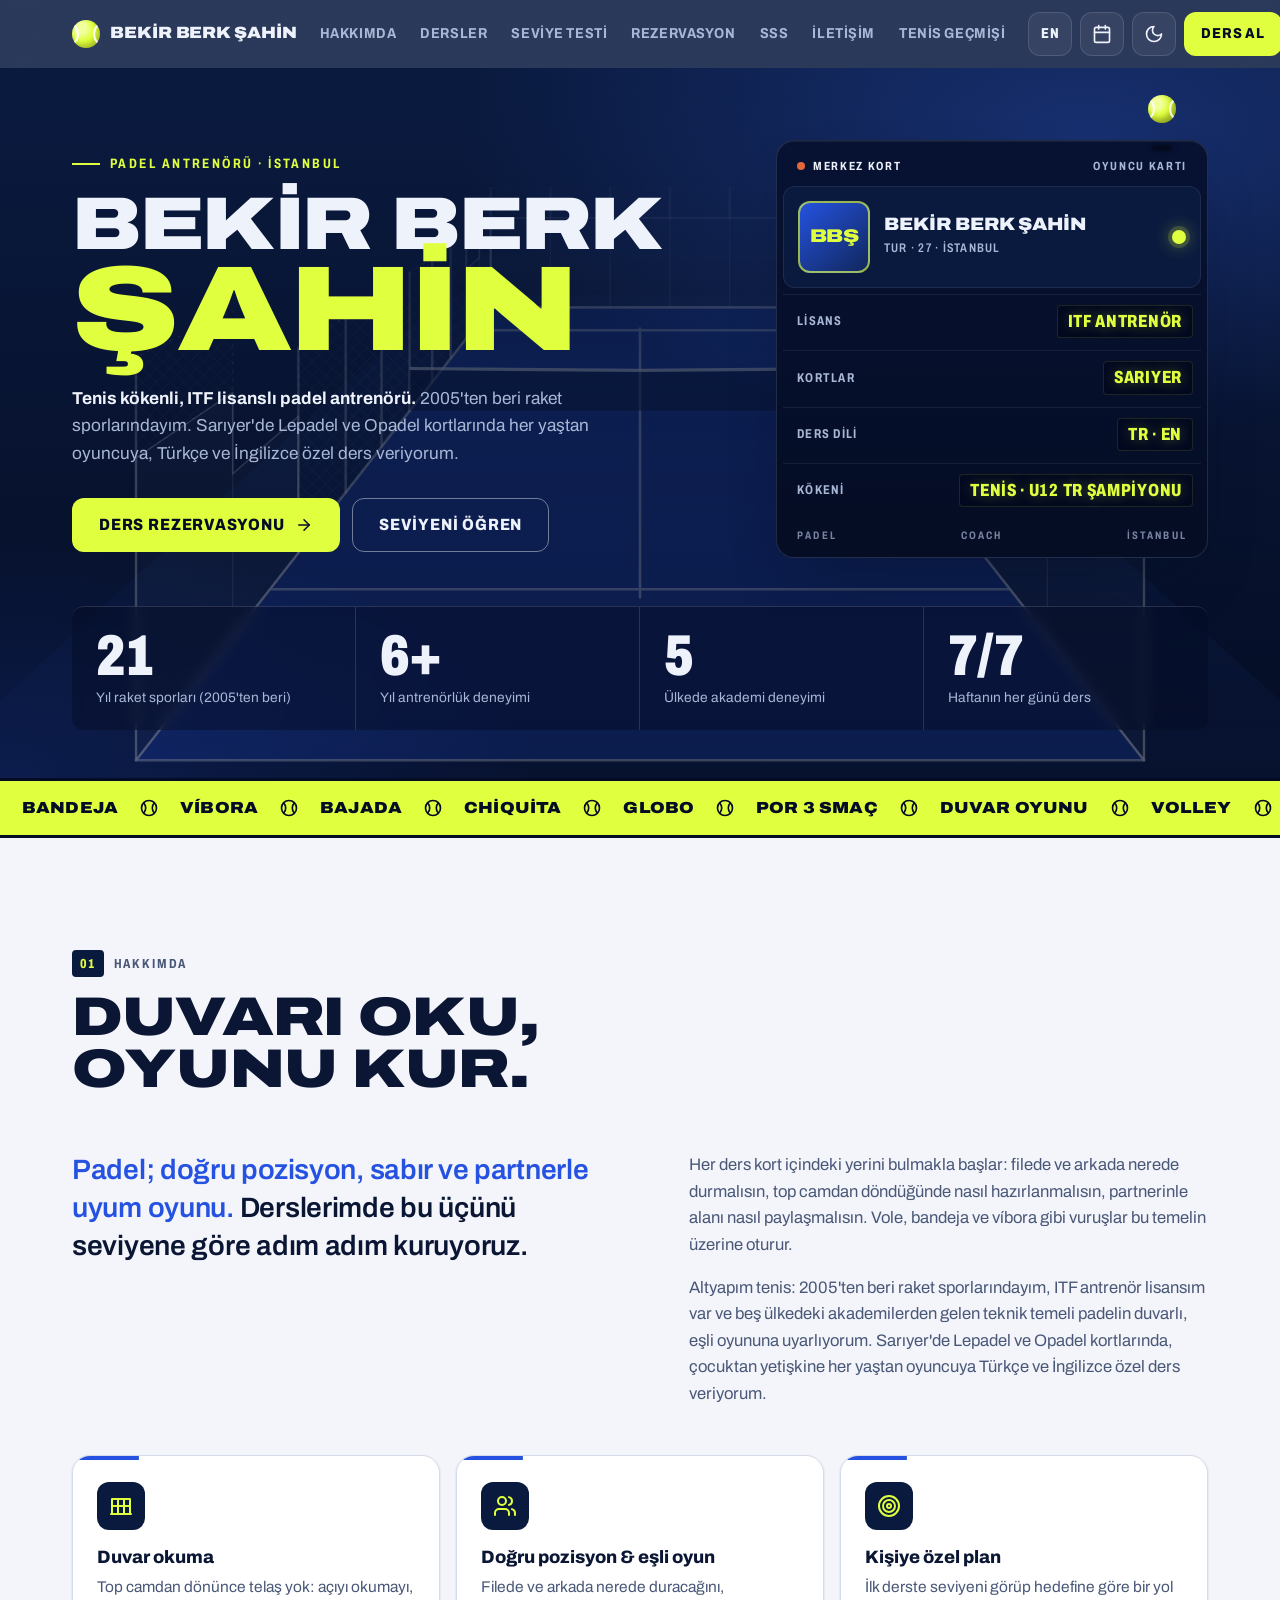
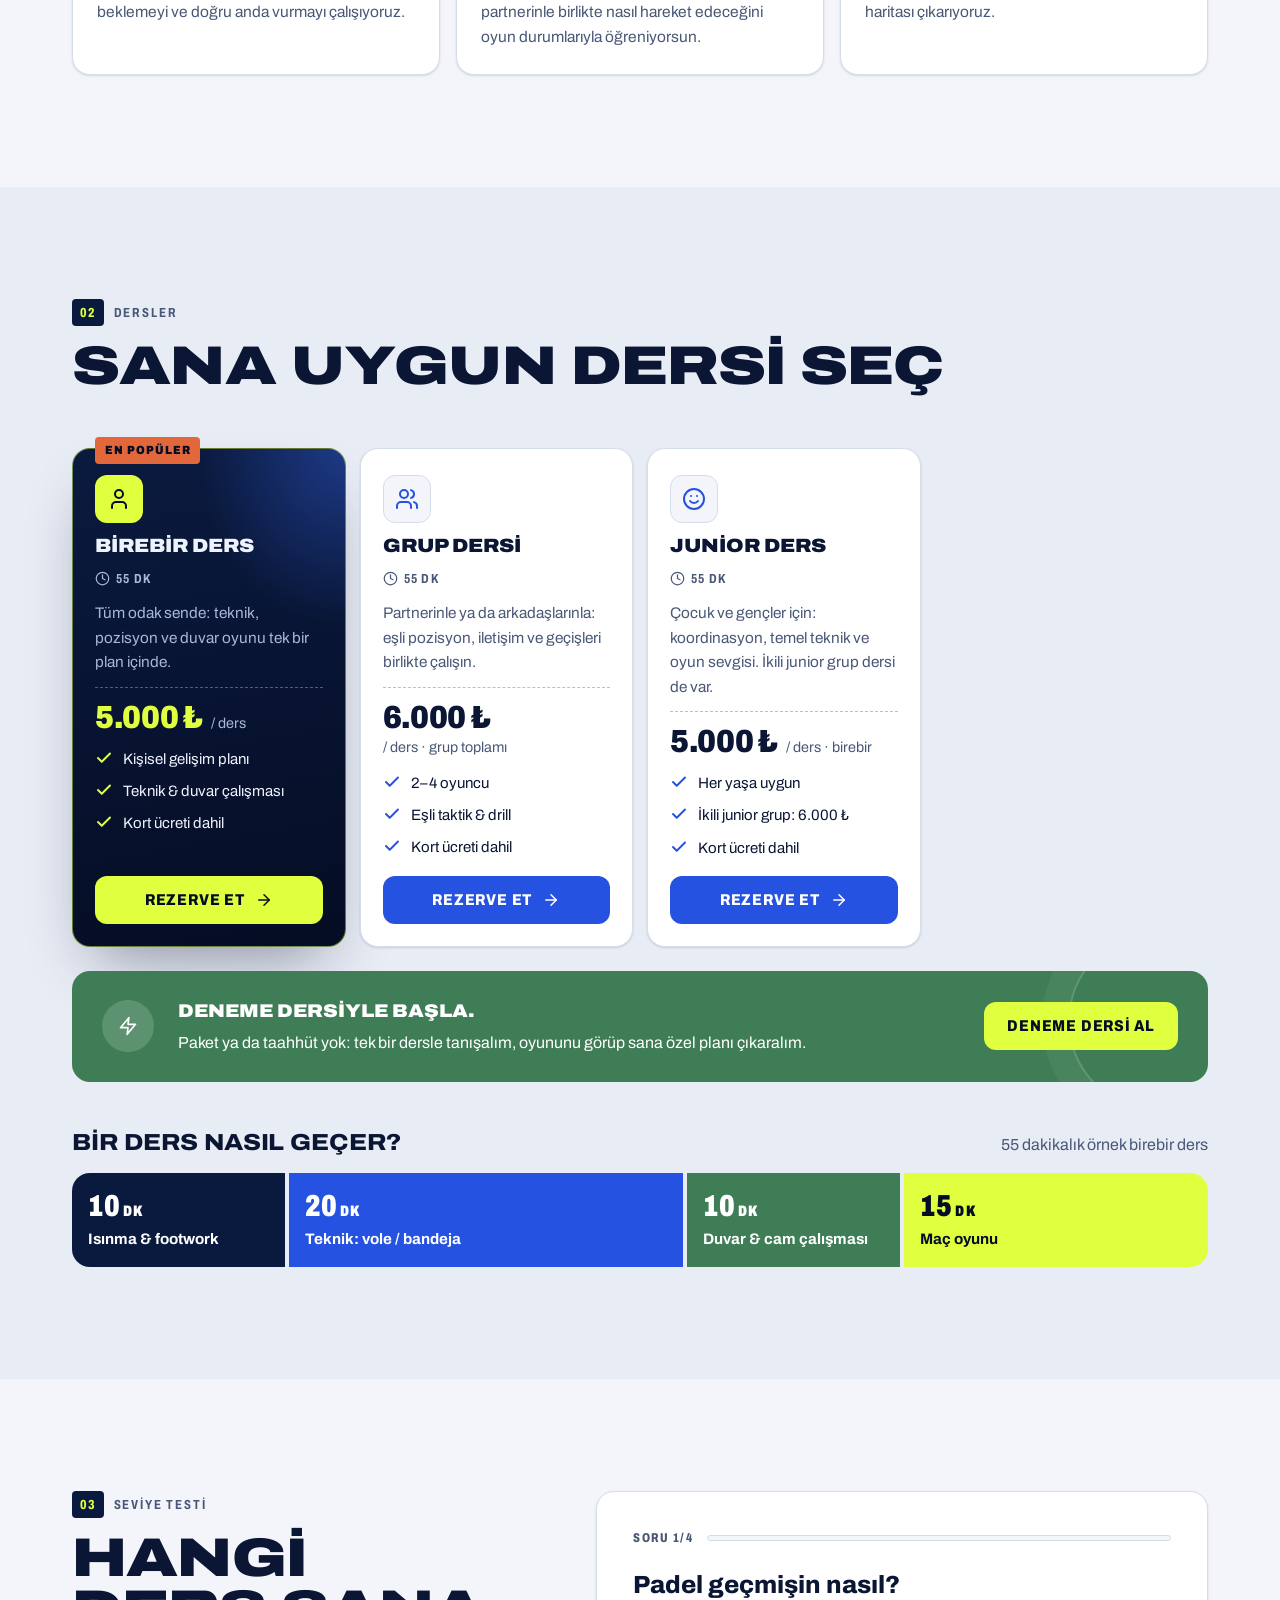
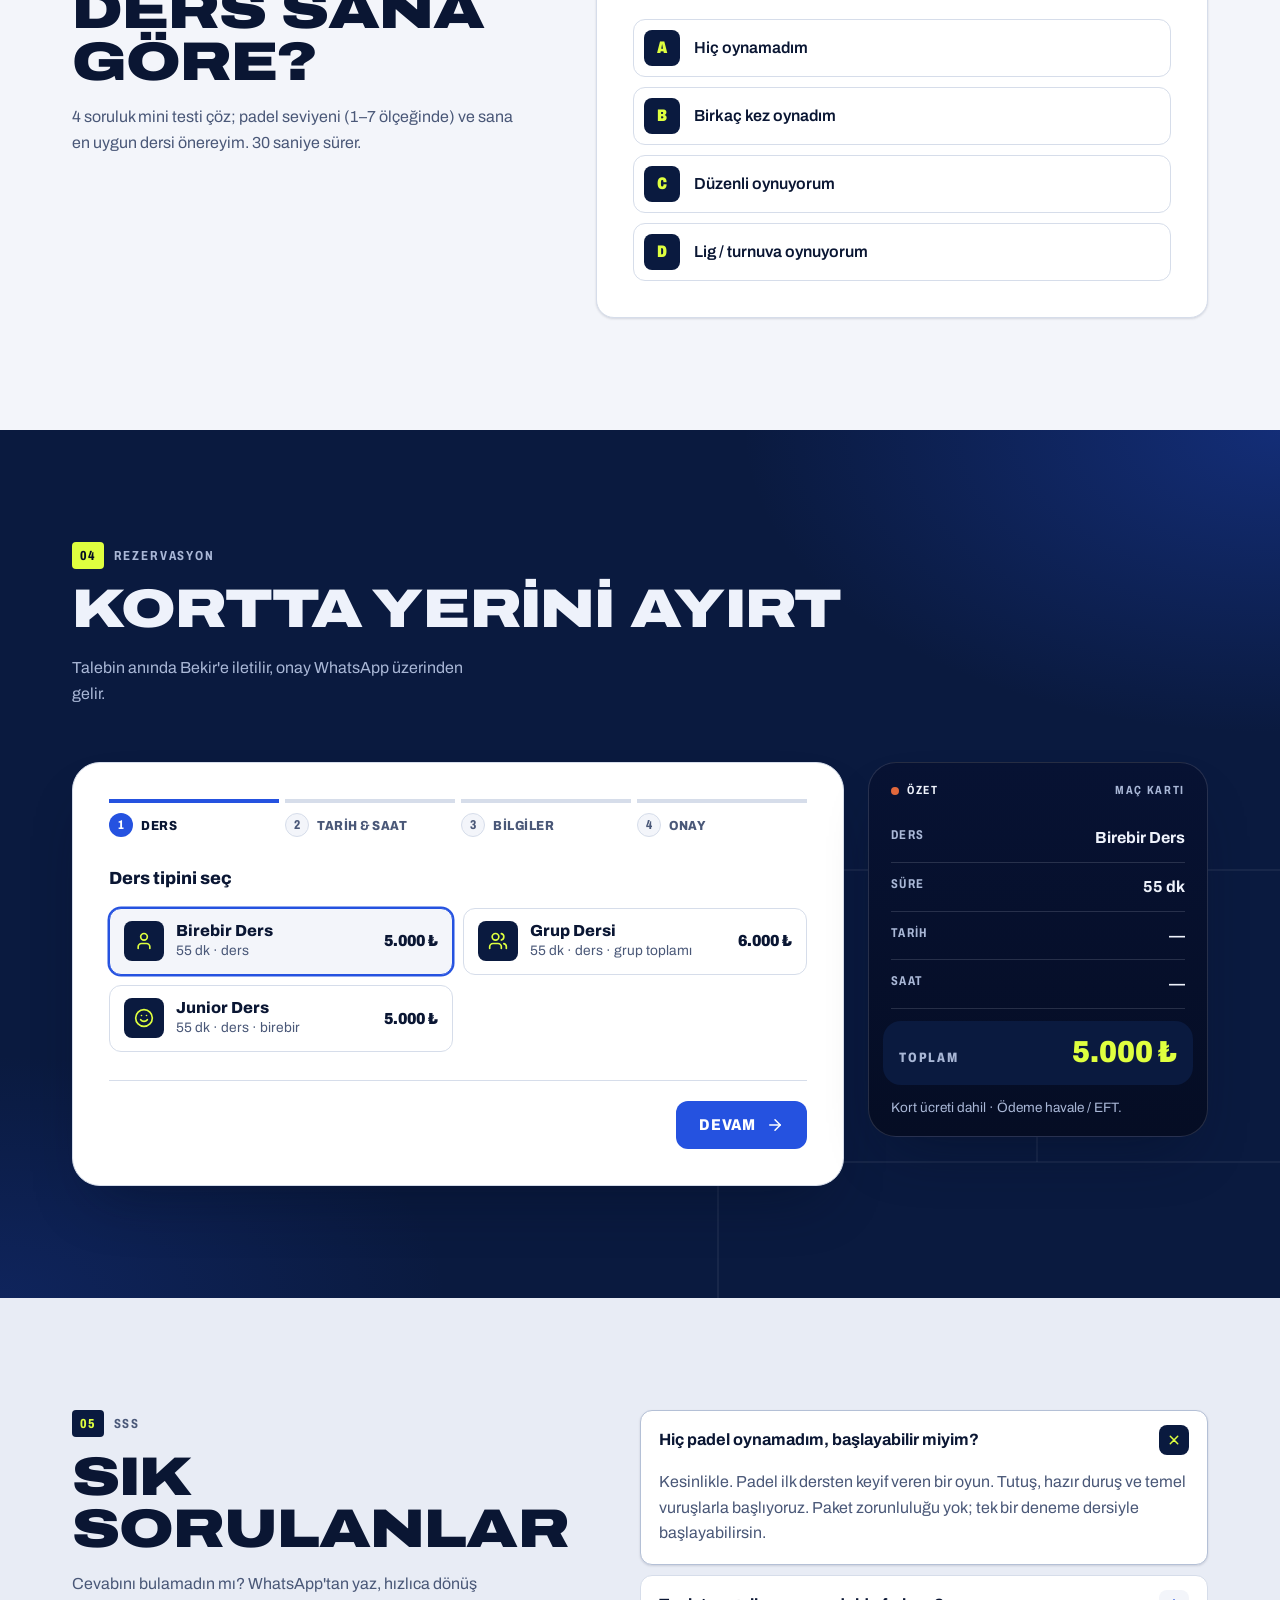
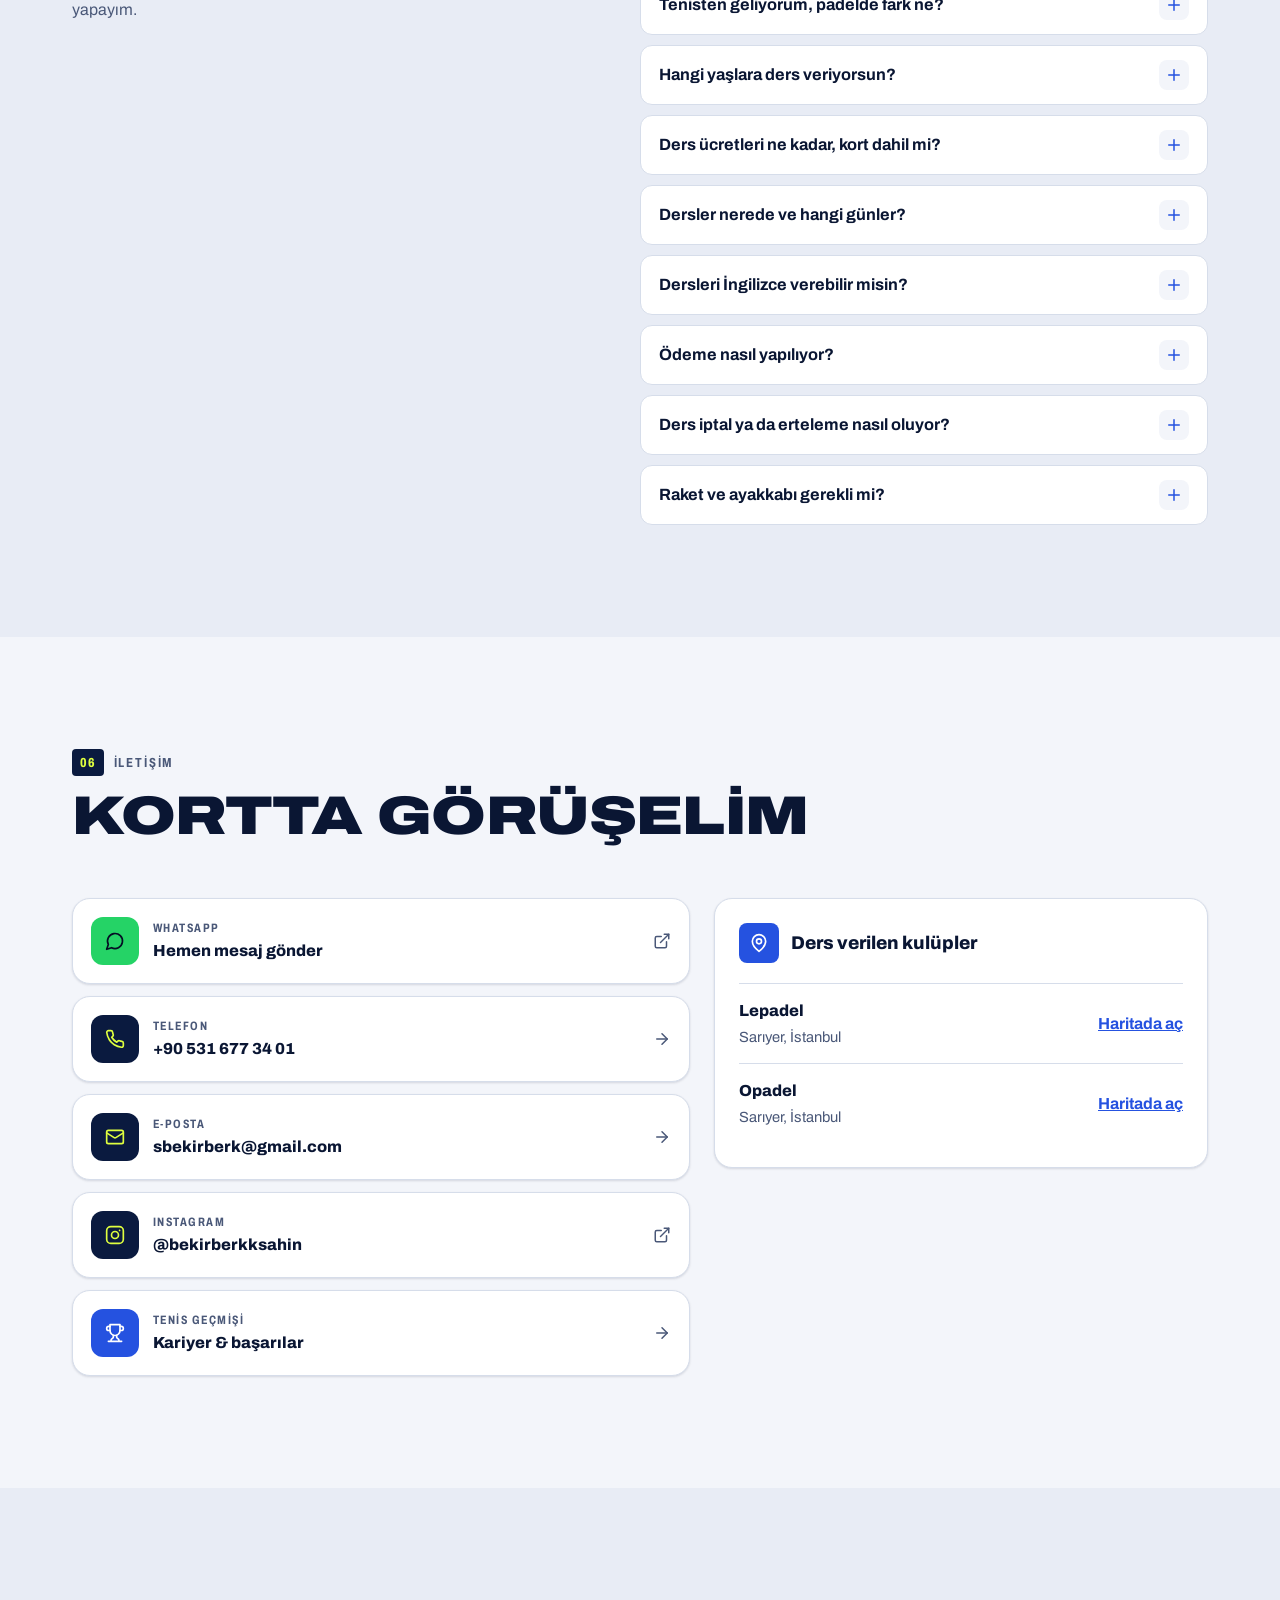
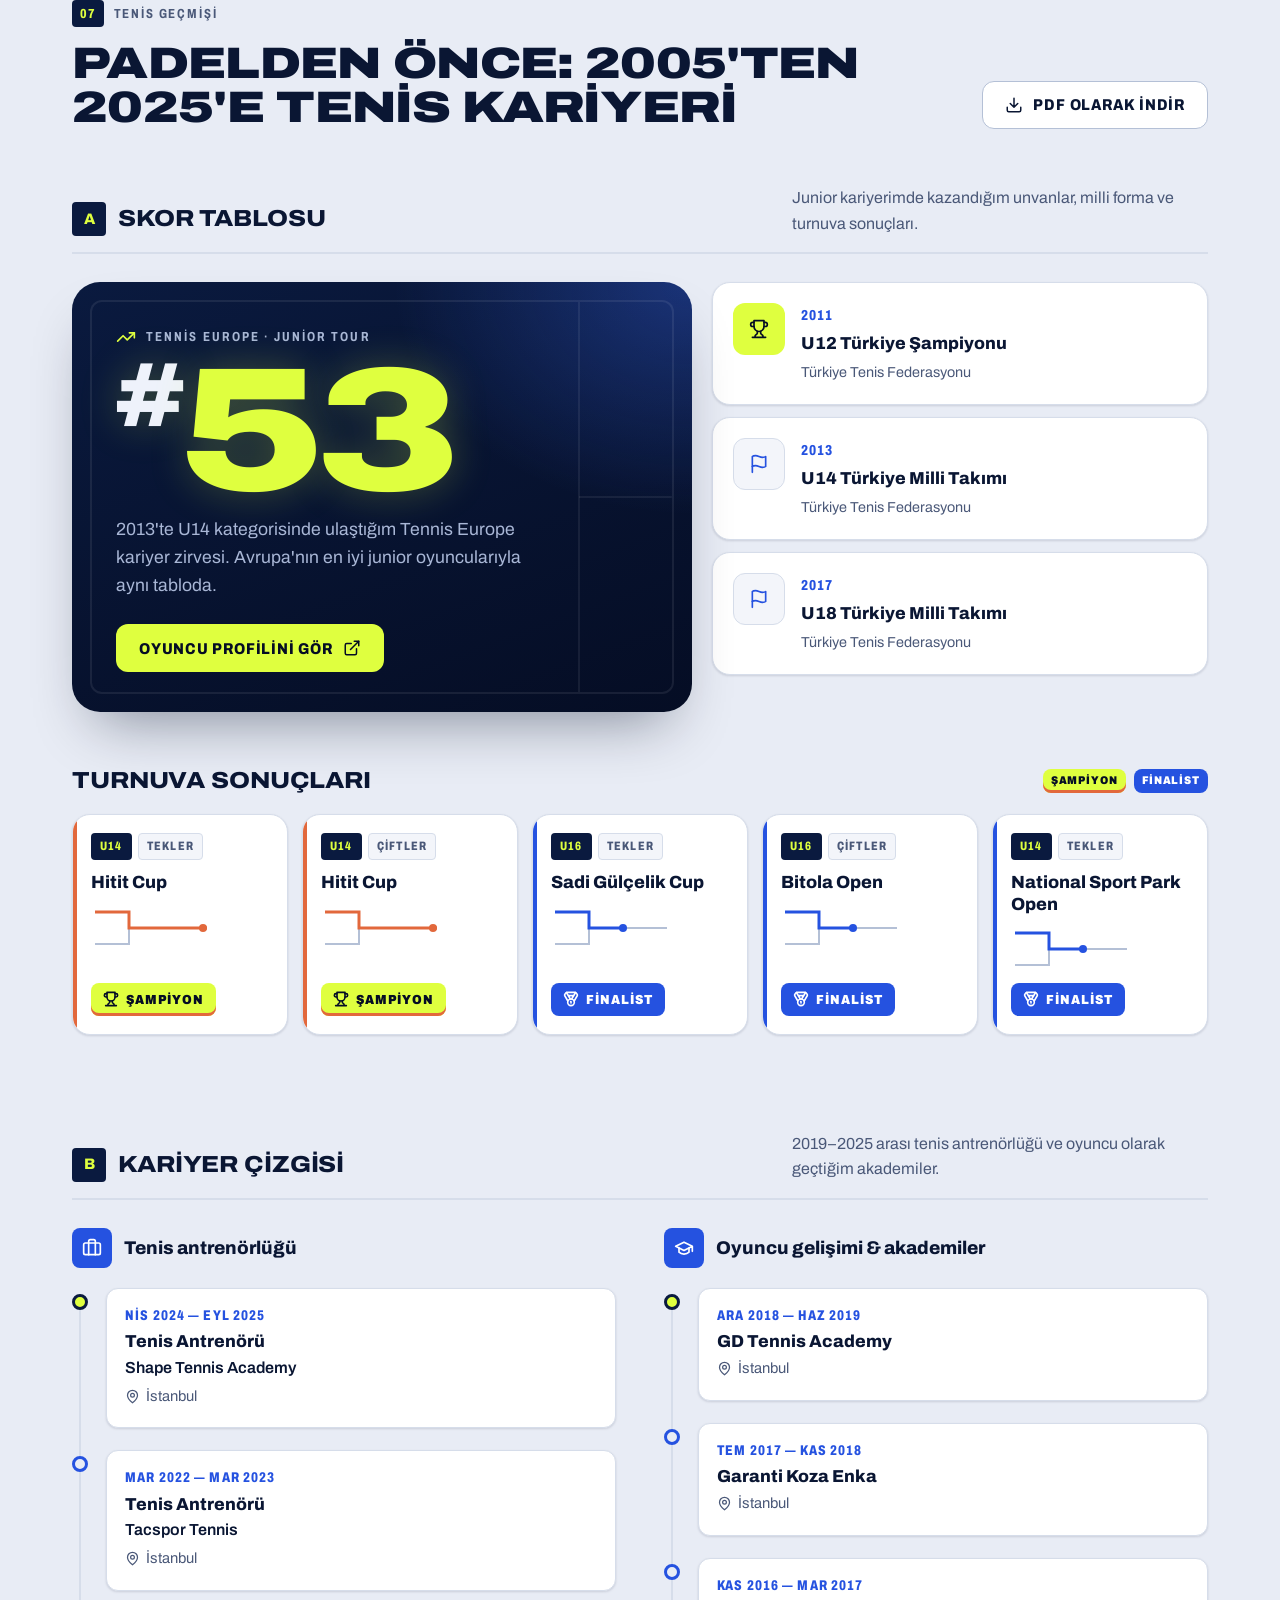
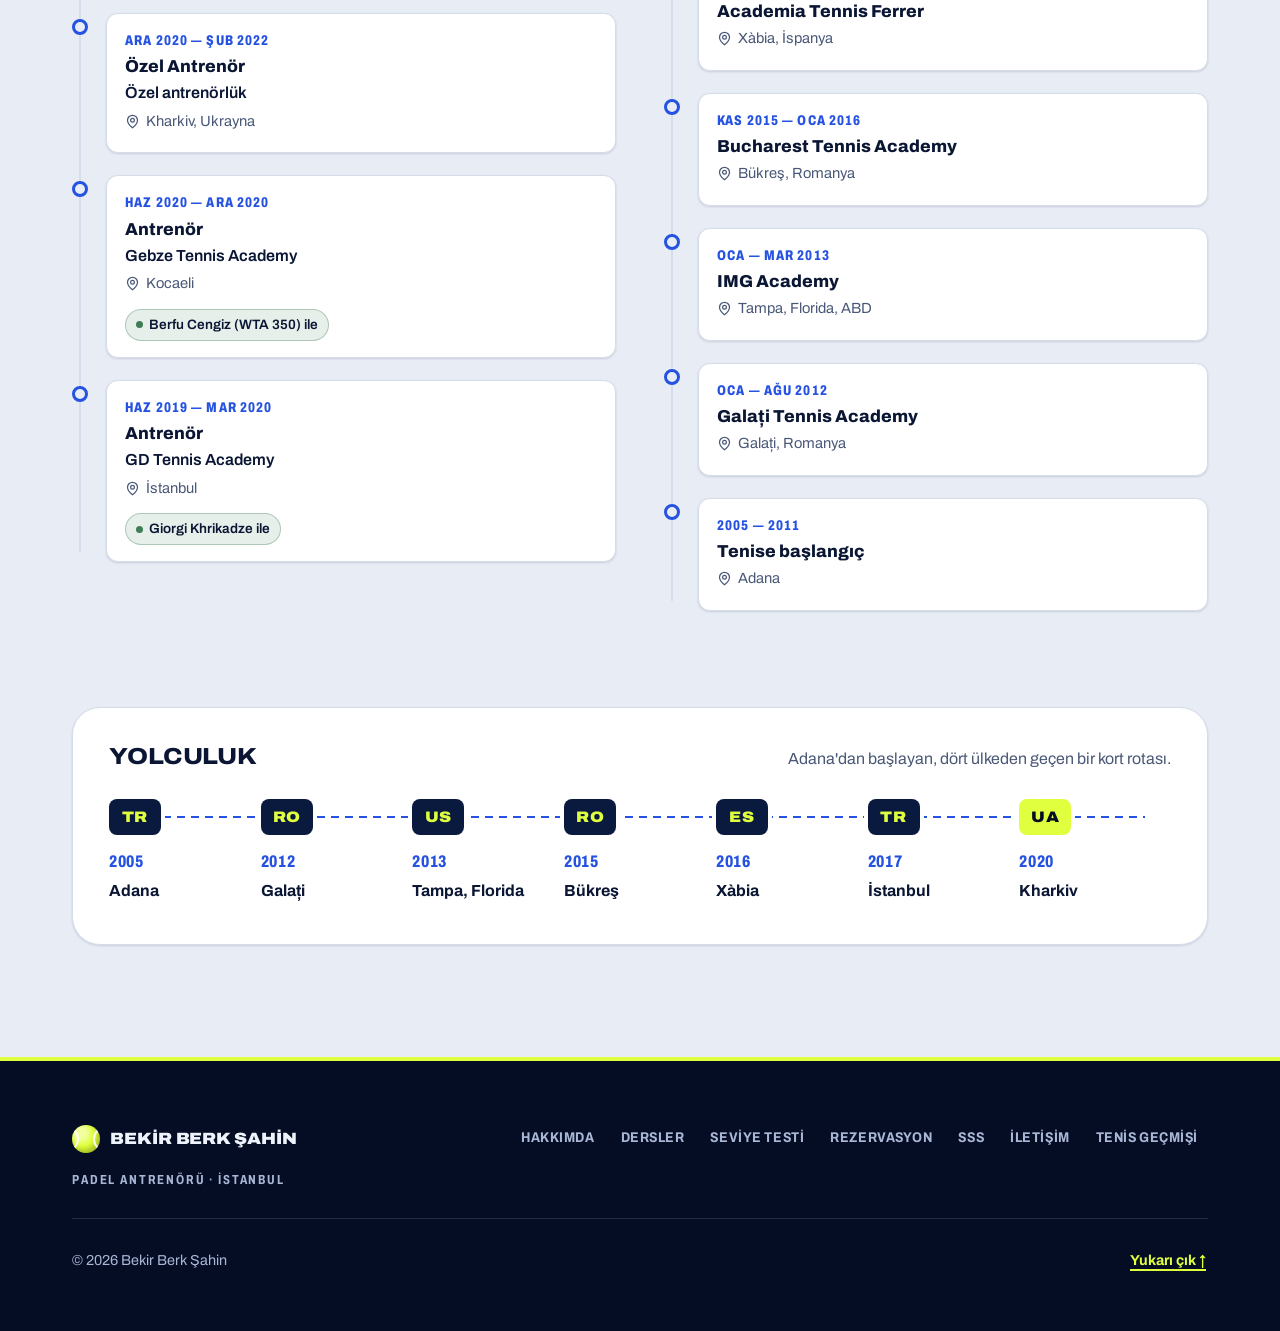
==== commit 2d404fdf: "Gerçek ders bilgileri ve İngilizce sürüm - Fiyatlar: birebir 5.000 ₺, grup 6.000 ₺, 55 dk, kort dahi" ====
--- a/index.html
+++ b/index.html
@@ -4,13 +4,18 @@
   <meta charset="utf-8">
   <meta name="viewport" content="width=device-width, initial-scale=1">
   <title>Bekir Berk Şahin — Padel Antrenörü İstanbul | Özel Padel Dersi</title>
-  <meta name="description" content="Bekir Berk Şahin: İstanbul'da tenis kökenli padel antrenörü. Birebir, ikili, 4'lü grup dersleri ve maç pratiği; online rezervasyon ve ücretsiz seviye değerlendirmesi. Eski U12 Türkiye tenis şampiyonu, U14 ve U18 milli oyuncu.">
+  <meta name="description" content="Bekir Berk Şahin: Sarıyer, İstanbul'da tenis kökenli, ITF lisanslı padel antrenörü. Lepadel ve Opadel'de birebir, grup ve junior özel padel dersleri; Türkçe ve İngilizce. Kort ücreti dahil, online rezervasyon.">
+  <link rel="canonical" href="https://mustafazeydtarim.github.io/">
+  <link rel="alternate" hreflang="tr" href="https://mustafazeydtarim.github.io/">
+  <link rel="alternate" hreflang="en" href="https://mustafazeydtarim.github.io/en/">
+  <link rel="alternate" hreflang="x-default" href="https://mustafazeydtarim.github.io/">
   <meta name="theme-color" content="#0A1A3F">
   <meta property="og:type" content="profile">
   <meta property="og:locale" content="tr_TR">
   <meta property="og:site_name" content="Bekir Berk Şahin Padel">
   <meta property="og:title" content="Bekir Berk Şahin — Padel Antrenörü · İstanbul">
-  <meta property="og:description" content="Tenis kökenli padel antrenörü. Başlangıçtan maç seviyesine kişiye özel padel dersleri. Online rezervasyon yap.">
+  <meta property="og:description" content="Tenis kökenli, ITF lisanslı padel antrenörü. Sarıyer'de her yaşa özel padel dersi, Türkçe ve İngilizce. Online rezervasyon yap.">
+  <meta property="og:locale:alternate" content="en_GB">
   <meta name="twitter:card" content="summary">
   <link rel="icon" href="data:image/svg+xml,%3Csvg xmlns='http://www.w3.org/2000/svg' viewBox='0 0 32 32'%3E%3Crect width='32' height='32' rx='7' fill='%230A1A3F'/%3E%3Ccircle cx='16' cy='16' r='10' fill='%23DFFF3F'/%3E%3Cpath d='M8.5 9.5c4 3.5 4 9.5 0 13M23.5 9.5c-4 3.5-4 9.5 0 13' fill='none' stroke='%230A1A3F' stroke-width='1.6'/%3E%3C/svg%3E">
   <link rel="preconnect" href="https://fonts.googleapis.com">
@@ -28,16 +33,18 @@
     "@type": "Person",
     "name": "Bekir Berk Şahin",
     "jobTitle": "Padel Antrenörü",
-    "description": "İstanbul'da tenis kökenli padel antrenörü; eski U14 ve U18 Türkiye milli takım tenis oyuncusu.",
+    "description": "Sarıyer, İstanbul'da tenis kökenli, ITF lisanslı padel antrenörü; eski U14 ve U18 Türkiye milli takım tenis oyuncusu.",
     "telephone": "+905316773401",
     "email": "mailto:sbekirberk@gmail.com",
-    "address": { "@type": "PostalAddress", "addressLocality": "İstanbul", "addressCountry": "TR" },
-    "sameAs": ["https://te.tournamentsoftware.com/player-profile/A61FD868-8997-4549-AC13-B87F3E2C1921"],
+    "address": { "@type": "PostalAddress", "addressLocality": "Sarıyer, İstanbul", "addressCountry": "TR" },
+    "knowsLanguage": ["tr", "en"],
+    "hasCredential": { "@type": "EducationalOccupationalCredential", "name": "ITF antrenör lisansı" },
+    "sameAs": ["https://instagram.com/bekirberkksahin", "https://te.tournamentsoftware.com/player-profile/A61FD868-8997-4549-AC13-B87F3E2C1921"],
     "award": [
       "U12 Türkiye Tenis Şampiyonu (2011)",
       "U14 Türkiye Tenis Milli Takımı (2013)",
       "U18 Türkiye Tenis Milli Takımı (2017)",
-      "Tennis Europe kariyer zirvesi: 53",
+      "Tennis Europe U14 kariyer zirvesi: 53 (2013)",
       "Hitit Cup U14 tekler ve çiftler şampiyonu"
     ],
     "alumniOf": [
@@ -69,6 +76,7 @@
         <a href="#tenis">Tenis geçmişi</a>
       </nav>
       <div class="nav__actions">
+        <a class="icon-btn lang-btn" href="en/" hreflang="en" lang="en" aria-label="English version">EN</a>
         <button class="icon-btn" id="myBookingsBtn" type="button" aria-label="Rezervasyonlarım">
           <svg class="i" aria-hidden="true"><use href="#i-calendar"/></svg>
           <span class="badge" id="bookingBadge" hidden>0</span>
@@ -142,8 +150,8 @@
             <span class="hero__l2">Şahin</span>
           </h1>
           <p class="hero__lead">
-            <strong>Tenis kökenli padel antrenörü.</strong>
-            2005'ten beri raket sporlarındayım; tenisten gelen teknik altyapıyı padelin duvarlı, eşli oyununa taşıyorum. Başlangıçtan maç seviyesine, sana özel planlanmış dersler.
+            <strong>Tenis kökenli, ITF lisanslı padel antrenörü.</strong>
+            2005'ten beri raket sporlarındayım. Sarıyer'de Lepadel ve Opadel kortlarında her yaştan oyuncuya, Türkçe ve İngilizce özel ders veriyorum.
           </p>
           <div class="hero__ctas">
             <a href="#rezervasyon" class="btn btn--primary btn--lg">Ders rezervasyonu <svg class="i" aria-hidden="true"><use href="#i-arrow"/></svg></a>
@@ -205,7 +213,6 @@
             <p class="eyebrow"><b>04</b> Dersler</p>
             <h2 id="lessons-h" class="h2">Sana uygun dersi seç</h2>
           </div>
-          <div class="segmented" role="radiogroup" aria-label="Paket seçimi" id="pkgToggle"></div>
         </div>
 
         <div class="lessons" id="lessons"></div>
@@ -213,10 +220,10 @@
         <div class="trial-banner reveal">
           <div class="trial-banner__icon"><svg class="i" aria-hidden="true"><use href="#i-spark"/></svg></div>
           <div class="trial-banner__body">
-            <strong id="trialTitle">İlk görüşme ücretsiz.</strong>
-            <span id="trialText">30 dakikalık seviye değerlendirmesinde oyununu görüp sana özel planı birlikte çıkaralım.</span>
-          </div>
-          <button class="btn btn--ball" type="button" data-book="degerlendirme">Ücretsiz randevu al</button>
+            <strong id="trialTitle">Deneme dersiyle başla.</strong>
+            <span id="trialText"></span>
+          </div>
+          <button class="btn btn--ball" type="button" id="trialBtn" data-book="birebir">Deneme dersi al</button>
         </div>
 
         <div class="flow reveal">
@@ -267,10 +274,6 @@
               <fieldset>
                 <legend class="step__title">Ders tipini seç</legend>
                 <div class="choice-grid" id="lessonChoices"></div>
-              </fieldset>
-              <fieldset class="mt">
-                <legend class="step__title">Paket</legend>
-                <div class="choice-row" id="pkgChoices"></div>
               </fieldset>
               <div class="step__nav">
                 <span></span>
@@ -447,7 +450,7 @@
               <div class="rank-card__lines" aria-hidden="true"></div>
               <p class="rank-card__label"><svg class="i" aria-hidden="true"><use href="#i-trend"/></svg> Tennis Europe · Junior Tour</p>
               <h4 class="rank-card__title" id="rank-h"><span class="sr-only">Tennis Europe kariyer zirvesi: </span><span class="rank-card__hash" aria-hidden="true">#</span><span id="rankHigh">53</span></h4>
-              <p class="rank-card__text">Tennis Europe kariyer zirvesi. Avrupa'nın en iyi junior oyuncularıyla aynı tabloda.</p>
+              <p class="rank-card__text">2013'te U14 kategorisinde ulaştığım Tennis Europe kariyer zirvesi. Avrupa'nın en iyi junior oyuncularıyla aynı tabloda.</p>
               <a class="btn btn--primary no-print" id="profileLink" href="#" target="_blank" rel="noopener">Oyuncu profilini gör <svg class="i" aria-hidden="true"><use href="#i-external"/></svg><span class="sr-only">(yeni sekmede açılır)</span></a>
             </article>
             <ul class="honours" id="honours"></ul>
@@ -571,6 +574,7 @@
       <symbol id="i-menu" viewBox="0 0 24 24"><path d="M4 12h16M4 6h16M4 18h16"/></symbol>
       <symbol id="i-plus" viewBox="0 0 24 24"><path d="M12 5v14M5 12h14"/></symbol>
       <symbol id="i-star" viewBox="0 0 24 24"><path d="M12 2l3.09 6.26L22 9.27l-5 4.87 1.18 6.88L12 17.77l-6.18 3.25L7 14.14 2 9.27l6.91-1.01L12 2z"/></symbol>
+      <symbol id="i-insta" viewBox="0 0 24 24"><rect width="20" height="20" x="2" y="2" rx="5"/><circle cx="12" cy="12" r="4.2"/><path d="M17.5 6.5h.01"/></symbol>
       <symbol id="i-trash" viewBox="0 0 24 24"><path d="M3 6h18M19 6v14c0 1-1 2-2 2H7c-1 0-2-1-2-2V6M8 6V4c0-1 1-2 2-2h4c1 0 2 1 2 2v2"/></symbol>
     </defs>
   </svg>
--- a/css/style.css
+++ b/css/style.css
@@ -206,6 +206,7 @@
 .icon-btn:hover { border-color: var(--line-strong); background: var(--surface-2); }
 .icon-btn:active { transform: scale(.95); }
 .icon-btn:disabled { opacity: .4; cursor: not-allowed; }
+.lang-btn { font-weight: 800; font-stretch: 75%; font-size: .9rem; letter-spacing: .06em; text-decoration: none; }
 .link-btn {
   background: none; border: 0; padding: 10px 2px; min-height: 44px;
   color: var(--accent); font-weight: 700; text-decoration: underline; text-underline-offset: 4px; text-decoration-thickness: 2px;
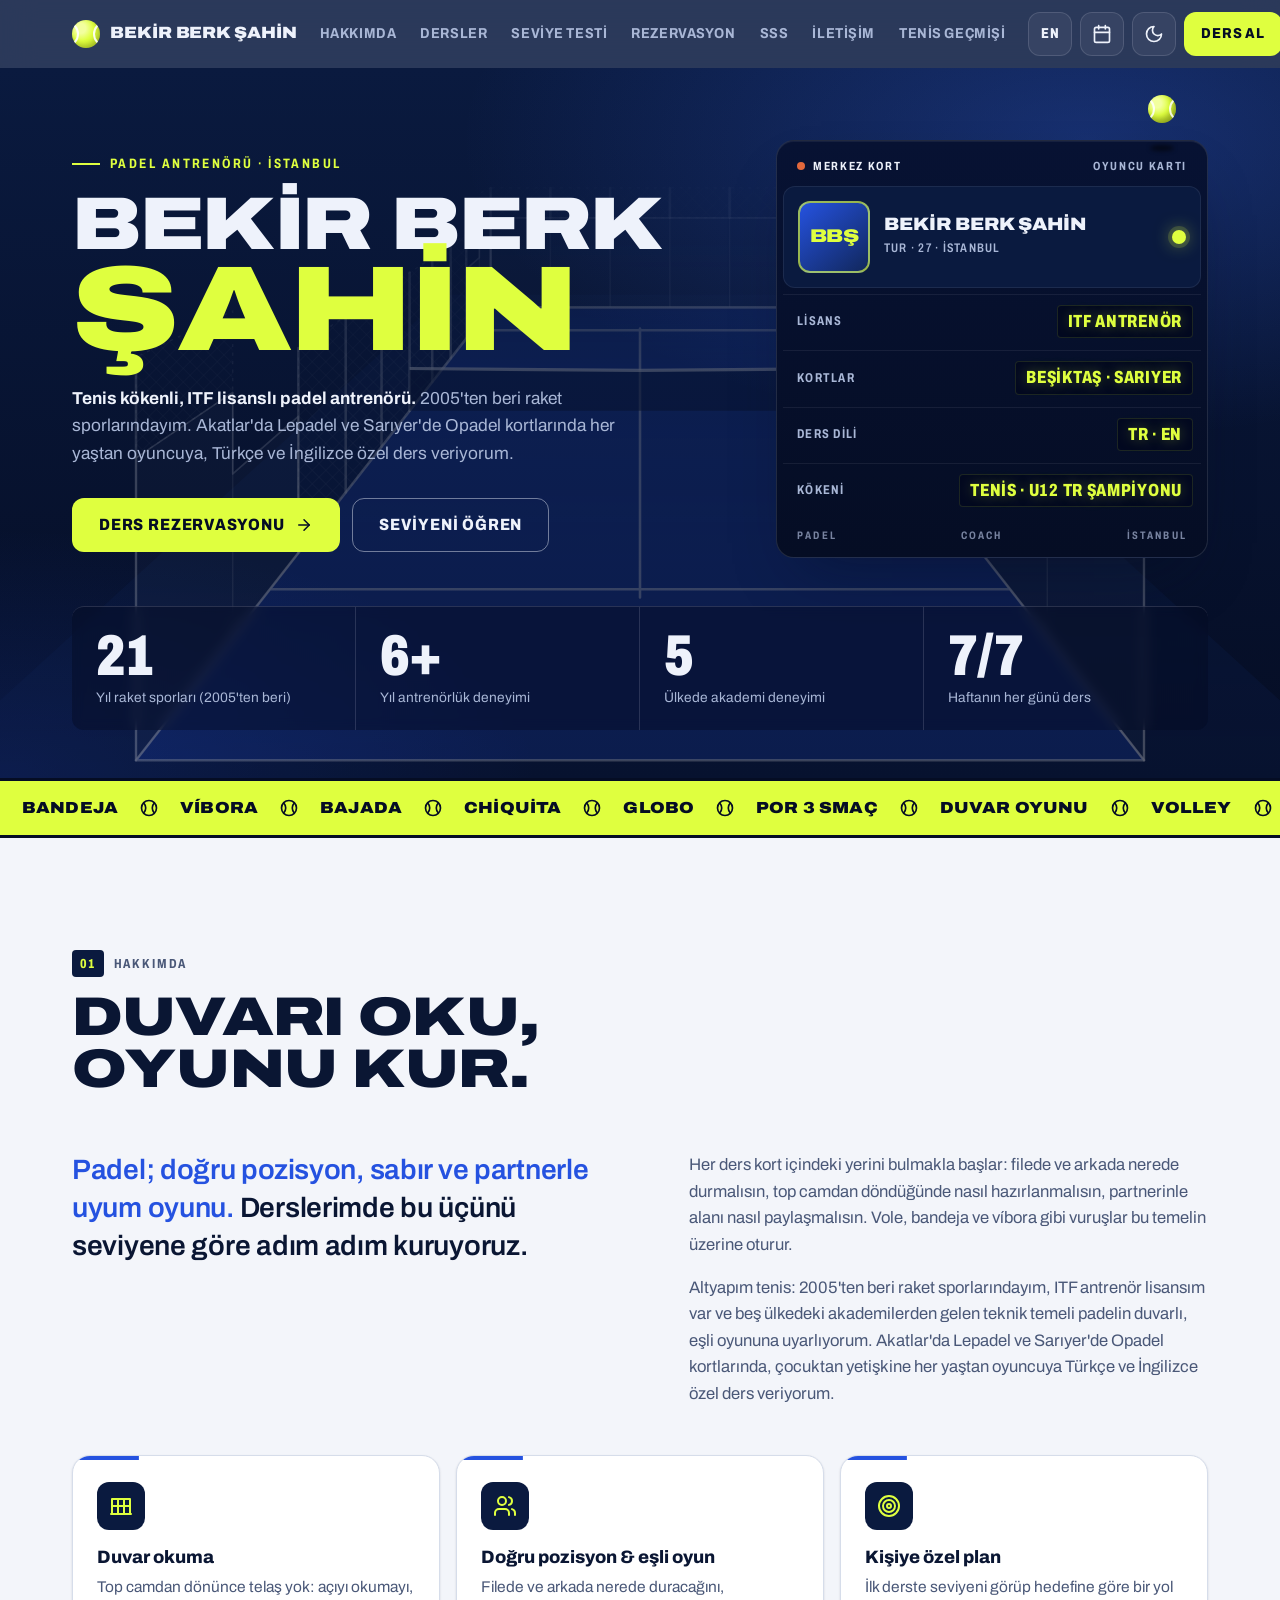
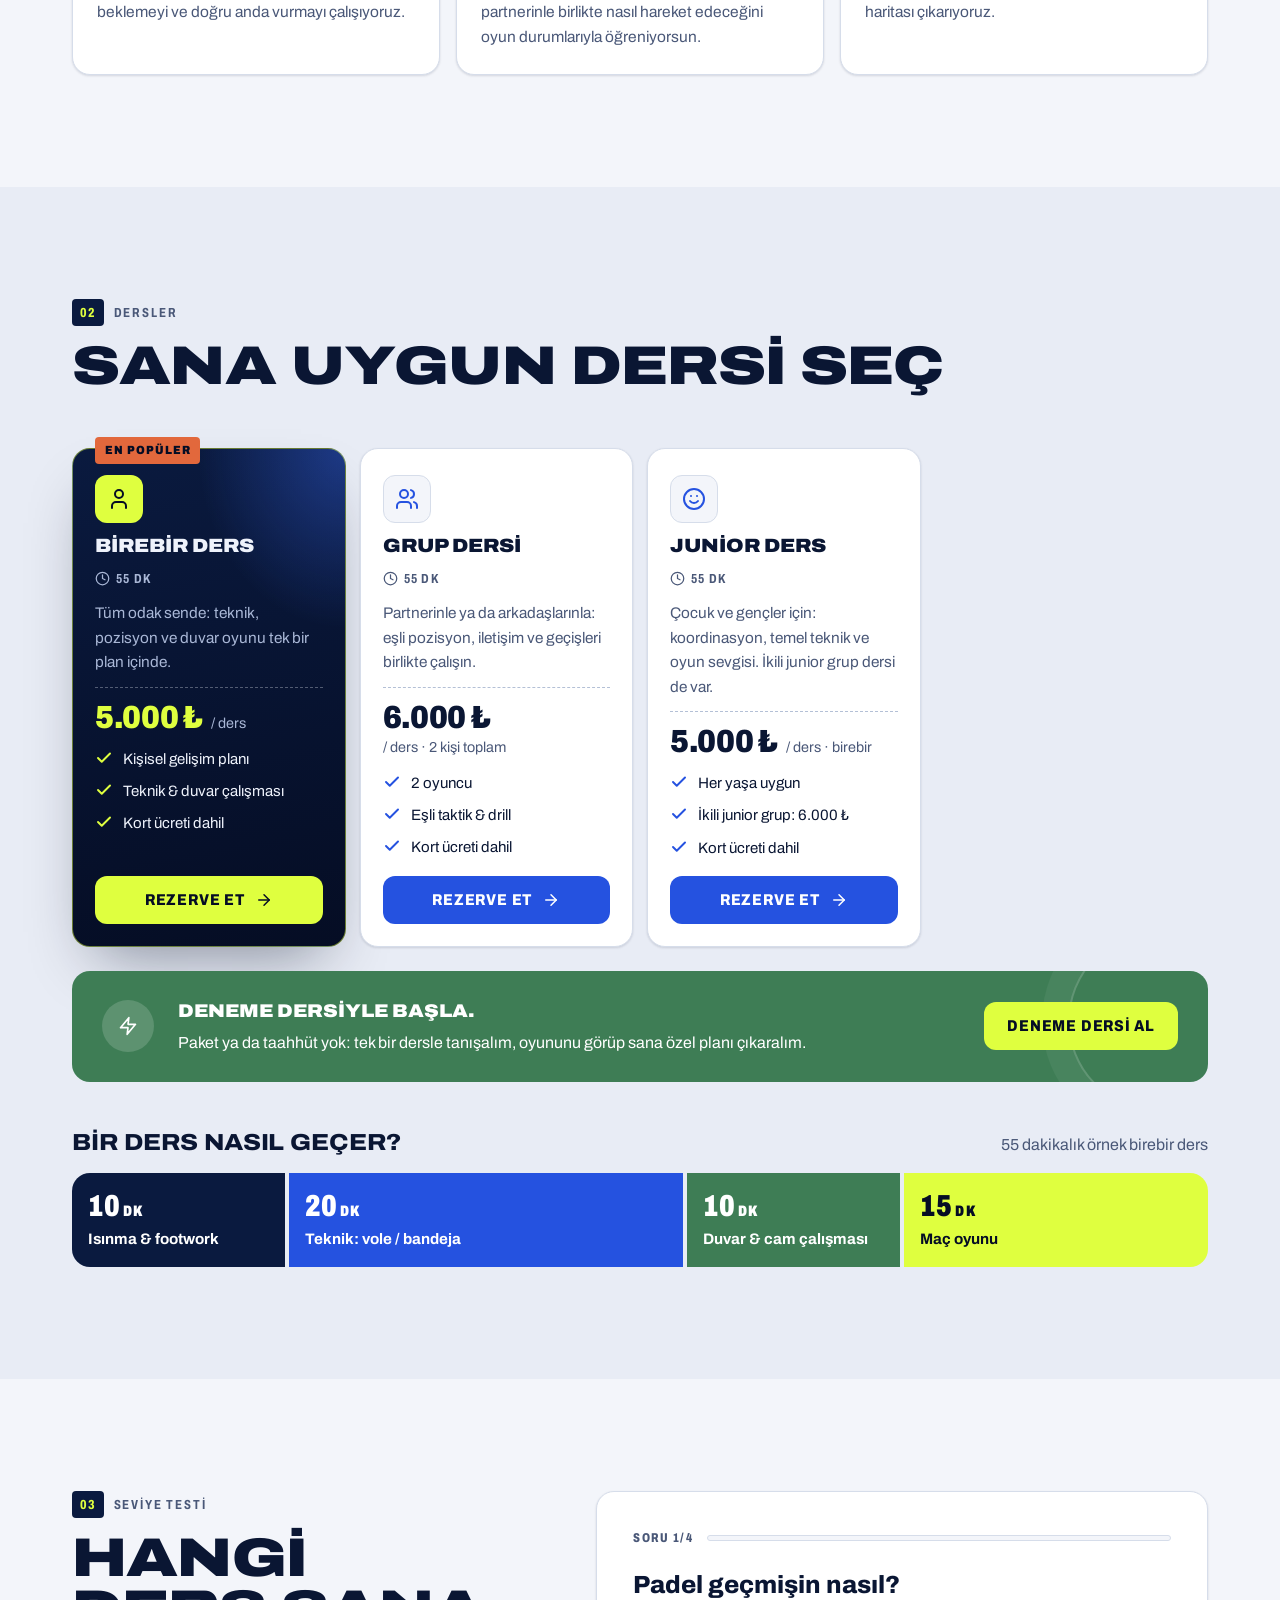
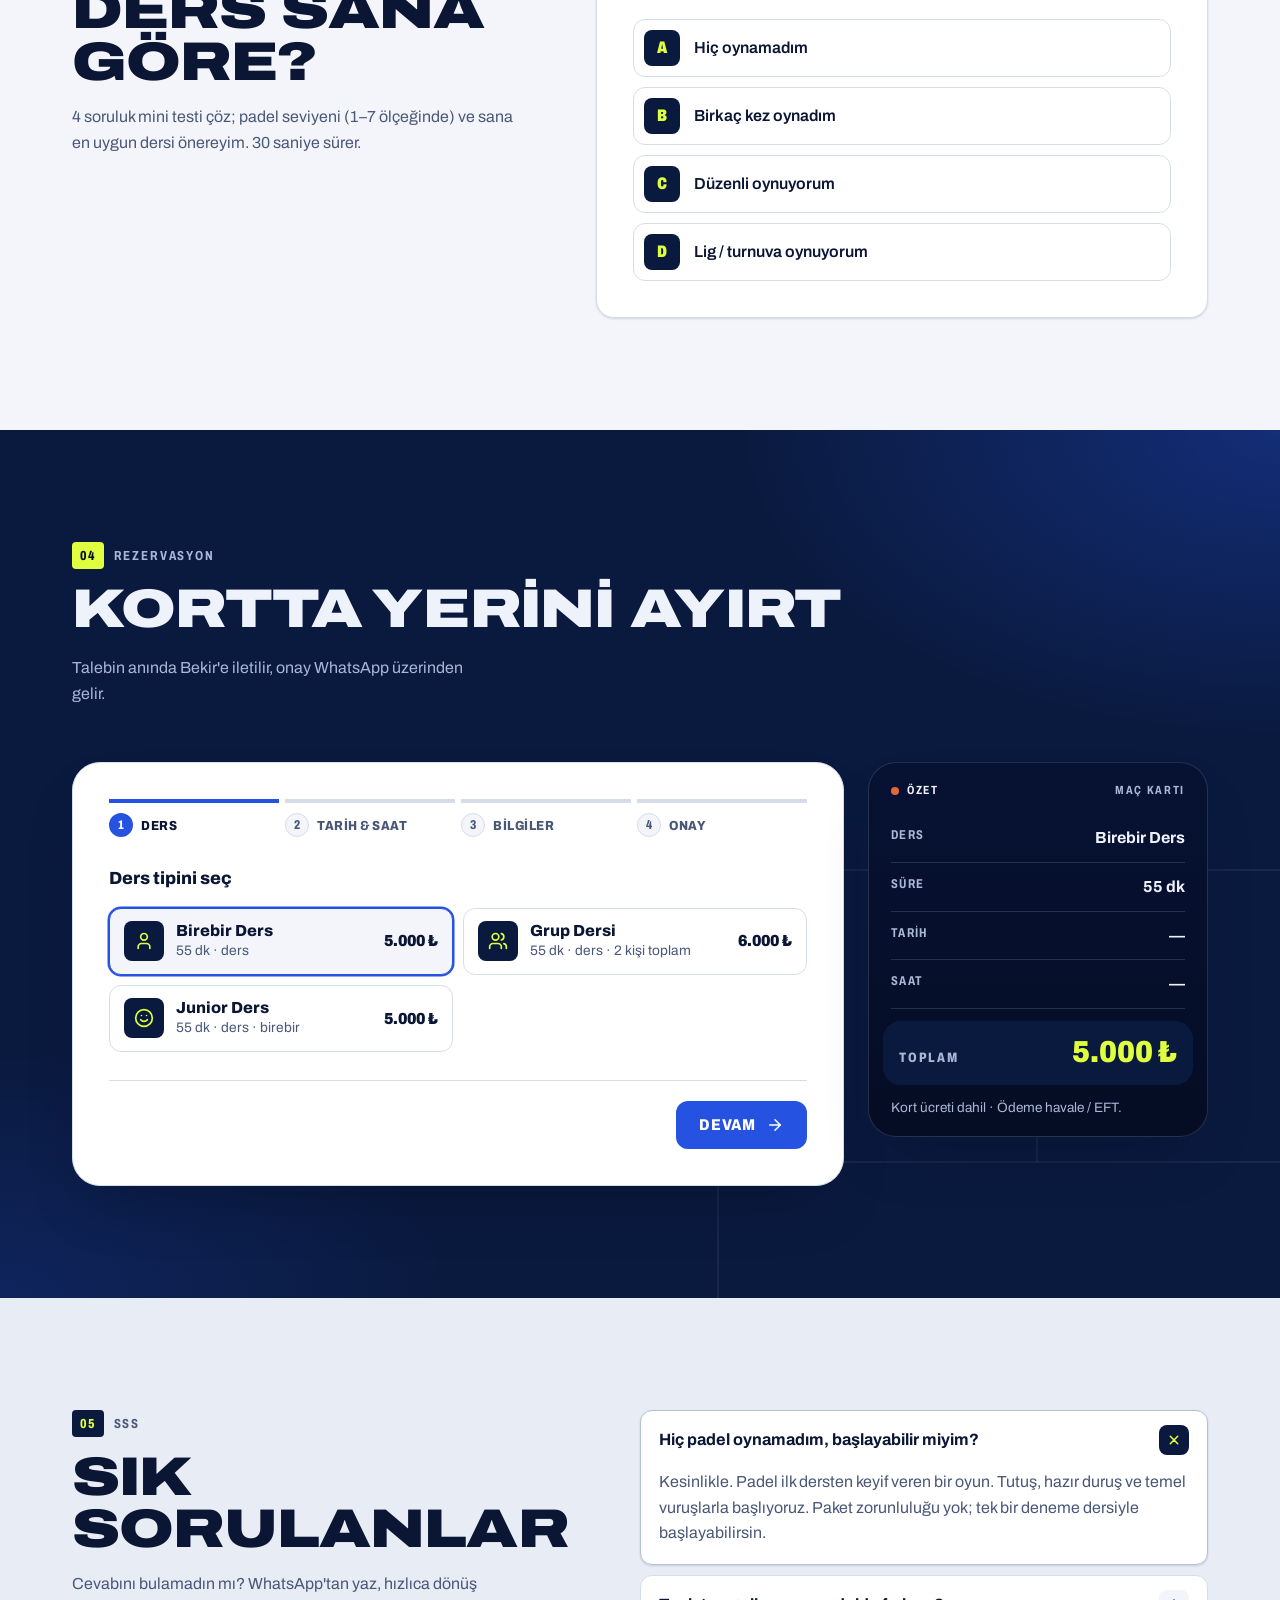
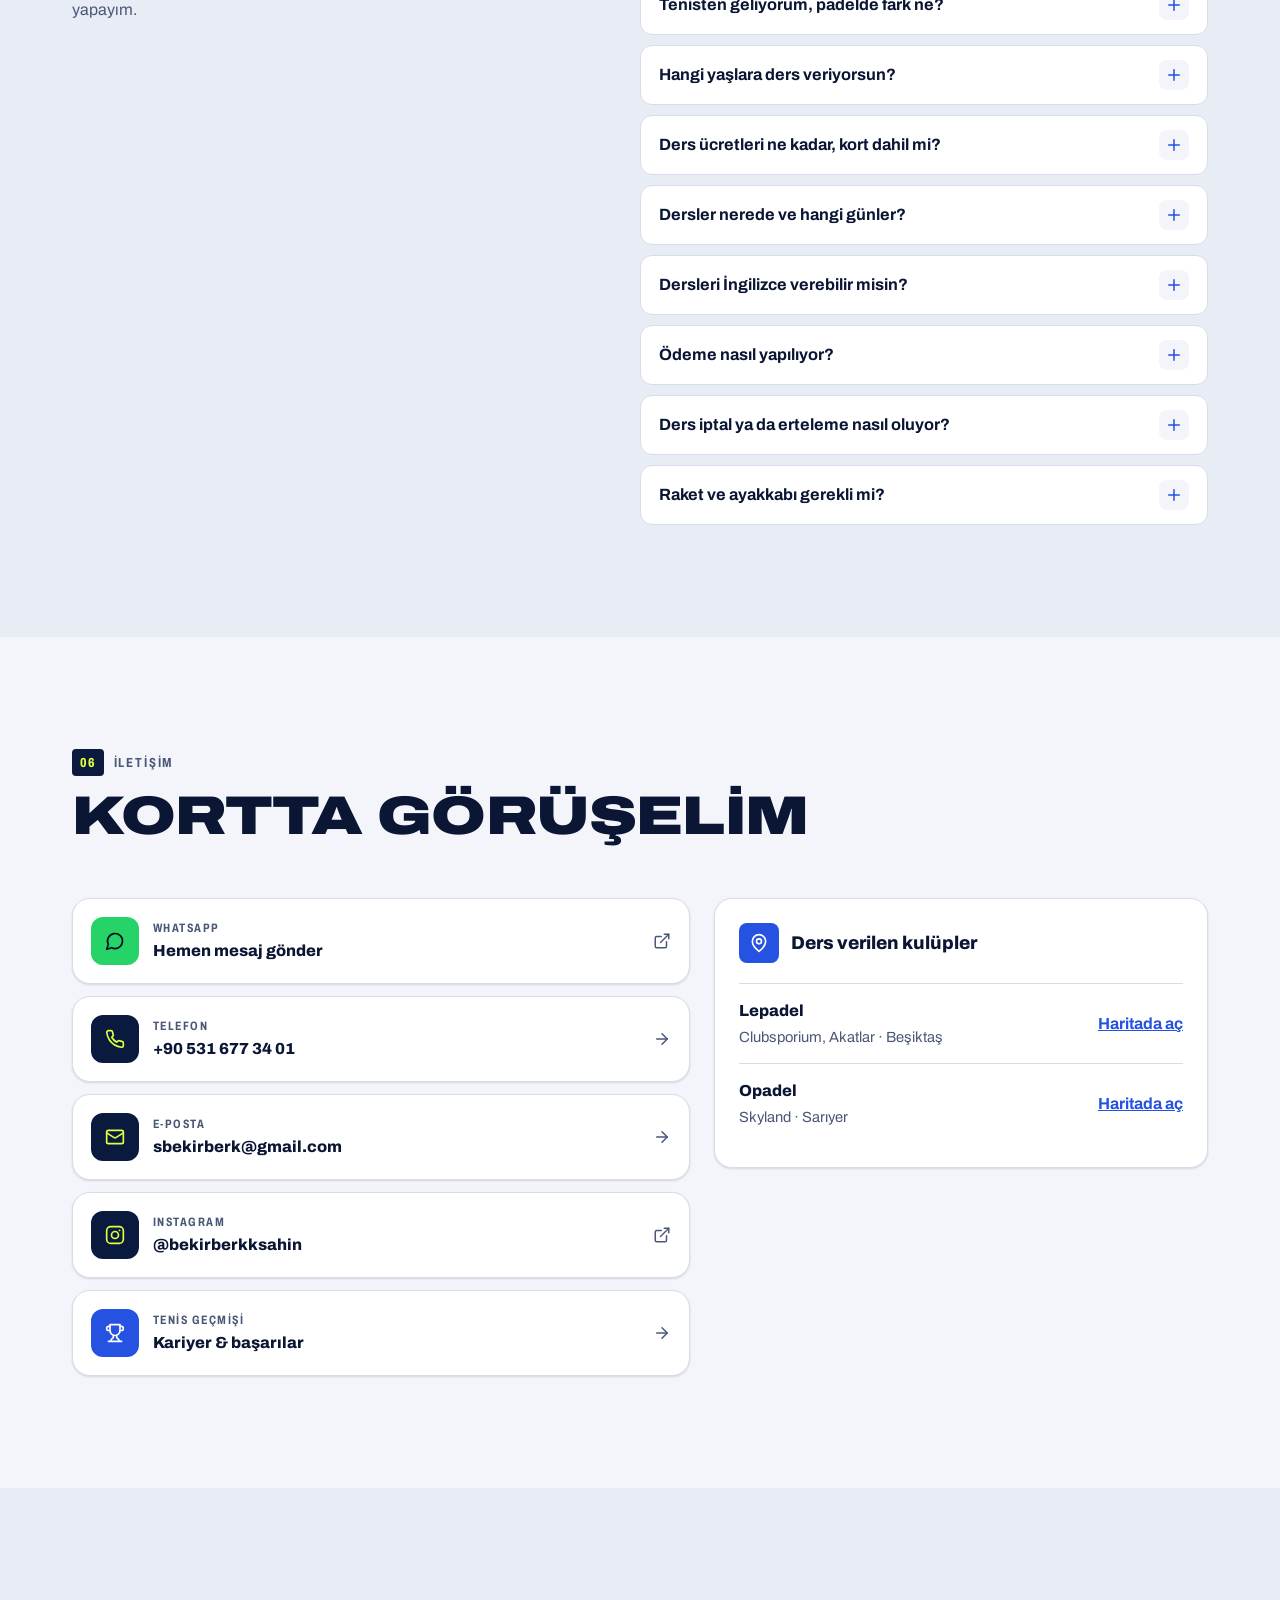
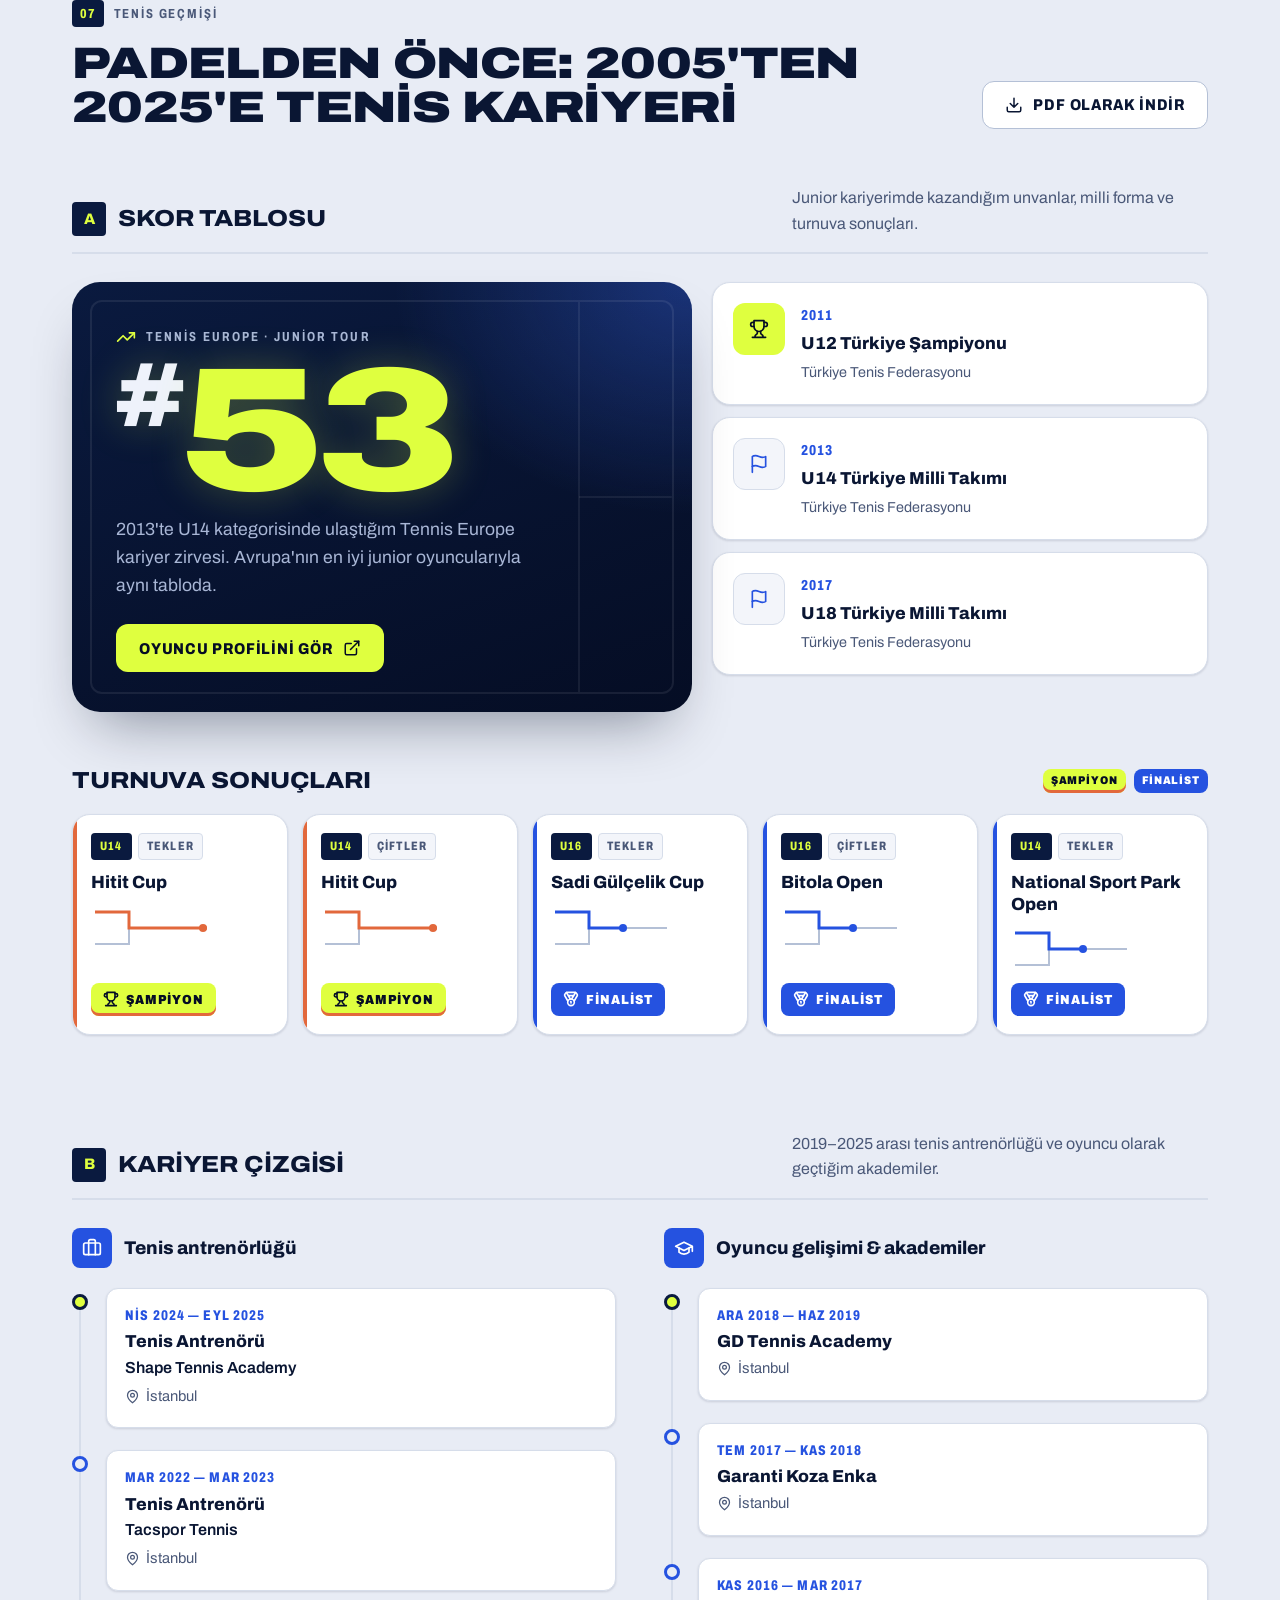
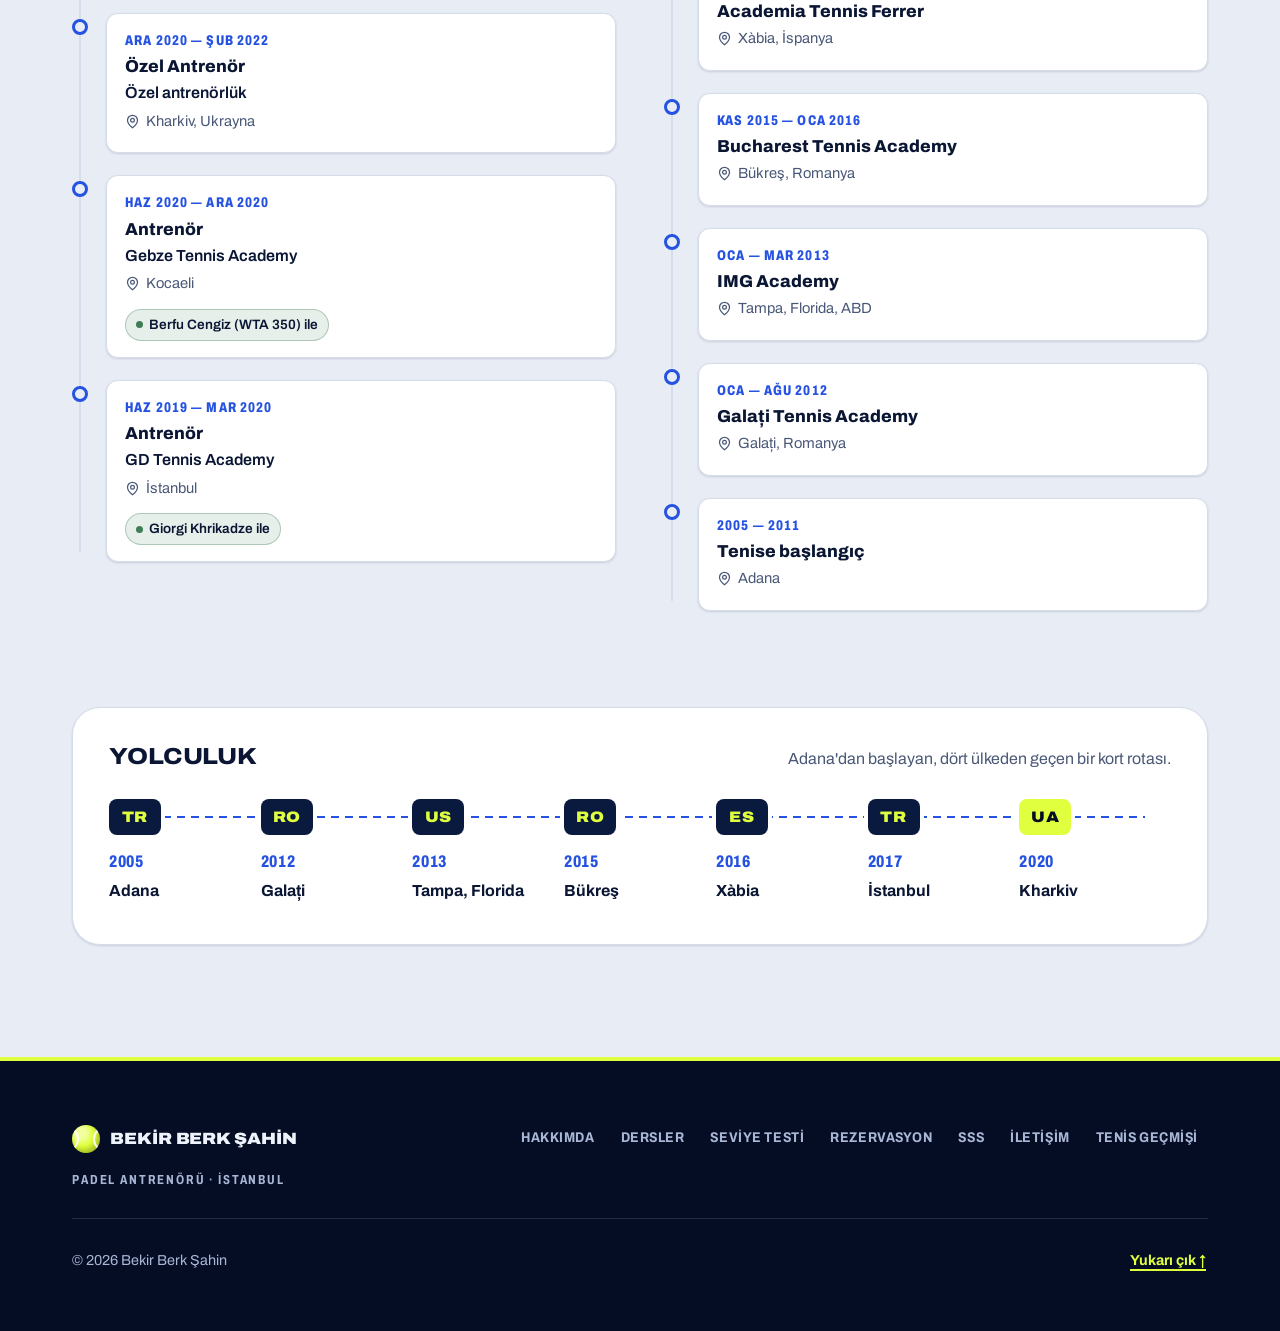
==== commit 0ac36f11: "Lepadel Akatlar/Beşiktaş, grup dersi 2 kişi toplam, saatler 08:00-23:00 Co-Authored-By: Claude Opus " ====
--- a/index.html
+++ b/index.html
@@ -4,7 +4,7 @@
   <meta charset="utf-8">
   <meta name="viewport" content="width=device-width, initial-scale=1">
   <title>Bekir Berk Şahin — Padel Antrenörü İstanbul | Özel Padel Dersi</title>
-  <meta name="description" content="Bekir Berk Şahin: Sarıyer, İstanbul'da tenis kökenli, ITF lisanslı padel antrenörü. Lepadel ve Opadel'de birebir, grup ve junior özel padel dersleri; Türkçe ve İngilizce. Kort ücreti dahil, online rezervasyon.">
+  <meta name="description" content="Bekir Berk Şahin: İstanbul'da tenis kökenli, ITF lisanslı padel antrenörü. Lepadel (Akatlar) ve Opadel'de (Sarıyer) birebir, grup ve junior özel padel dersleri; Türkçe ve İngilizce. Kort ücreti dahil, online rezervasyon.">
   <link rel="canonical" href="https://mustafazeydtarim.github.io/">
   <link rel="alternate" hreflang="tr" href="https://mustafazeydtarim.github.io/">
   <link rel="alternate" hreflang="en" href="https://mustafazeydtarim.github.io/en/">
@@ -14,7 +14,7 @@
   <meta property="og:locale" content="tr_TR">
   <meta property="og:site_name" content="Bekir Berk Şahin Padel">
   <meta property="og:title" content="Bekir Berk Şahin — Padel Antrenörü · İstanbul">
-  <meta property="og:description" content="Tenis kökenli, ITF lisanslı padel antrenörü. Sarıyer'de her yaşa özel padel dersi, Türkçe ve İngilizce. Online rezervasyon yap.">
+  <meta property="og:description" content="Tenis kökenli, ITF lisanslı padel antrenörü. İstanbul'da her yaşa özel padel dersi, Türkçe ve İngilizce. Online rezervasyon yap.">
   <meta property="og:locale:alternate" content="en_GB">
   <meta name="twitter:card" content="summary">
   <link rel="icon" href="data:image/svg+xml,%3Csvg xmlns='http://www.w3.org/2000/svg' viewBox='0 0 32 32'%3E%3Crect width='32' height='32' rx='7' fill='%230A1A3F'/%3E%3Ccircle cx='16' cy='16' r='10' fill='%23DFFF3F'/%3E%3Cpath d='M8.5 9.5c4 3.5 4 9.5 0 13M23.5 9.5c-4 3.5-4 9.5 0 13' fill='none' stroke='%230A1A3F' stroke-width='1.6'/%3E%3C/svg%3E">
@@ -33,10 +33,10 @@
     "@type": "Person",
     "name": "Bekir Berk Şahin",
     "jobTitle": "Padel Antrenörü",
-    "description": "Sarıyer, İstanbul'da tenis kökenli, ITF lisanslı padel antrenörü; eski U14 ve U18 Türkiye milli takım tenis oyuncusu.",
+    "description": "İstanbul'da tenis kökenli, ITF lisanslı padel antrenörü; eski U14 ve U18 Türkiye milli takım tenis oyuncusu.",
     "telephone": "+905316773401",
     "email": "mailto:sbekirberk@gmail.com",
-    "address": { "@type": "PostalAddress", "addressLocality": "Sarıyer, İstanbul", "addressCountry": "TR" },
+    "address": { "@type": "PostalAddress", "addressLocality": "İstanbul", "addressCountry": "TR" },
     "knowsLanguage": ["tr", "en"],
     "hasCredential": { "@type": "EducationalOccupationalCredential", "name": "ITF antrenör lisansı" },
     "sameAs": ["https://instagram.com/bekirberkksahin", "https://te.tournamentsoftware.com/player-profile/A61FD868-8997-4549-AC13-B87F3E2C1921"],
@@ -151,7 +151,7 @@
           </h1>
           <p class="hero__lead">
             <strong>Tenis kökenli, ITF lisanslı padel antrenörü.</strong>
-            2005'ten beri raket sporlarındayım. Sarıyer'de Lepadel ve Opadel kortlarında her yaştan oyuncuya, Türkçe ve İngilizce özel ders veriyorum.
+            2005'ten beri raket sporlarındayım. Akatlar'da Lepadel ve Sarıyer'de Opadel kortlarında her yaştan oyuncuya, Türkçe ve İngilizce özel ders veriyorum.
           </p>
           <div class="hero__ctas">
             <a href="#rezervasyon" class="btn btn--primary btn--lg">Ders rezervasyonu <svg class="i" aria-hidden="true"><use href="#i-arrow"/></svg></a>
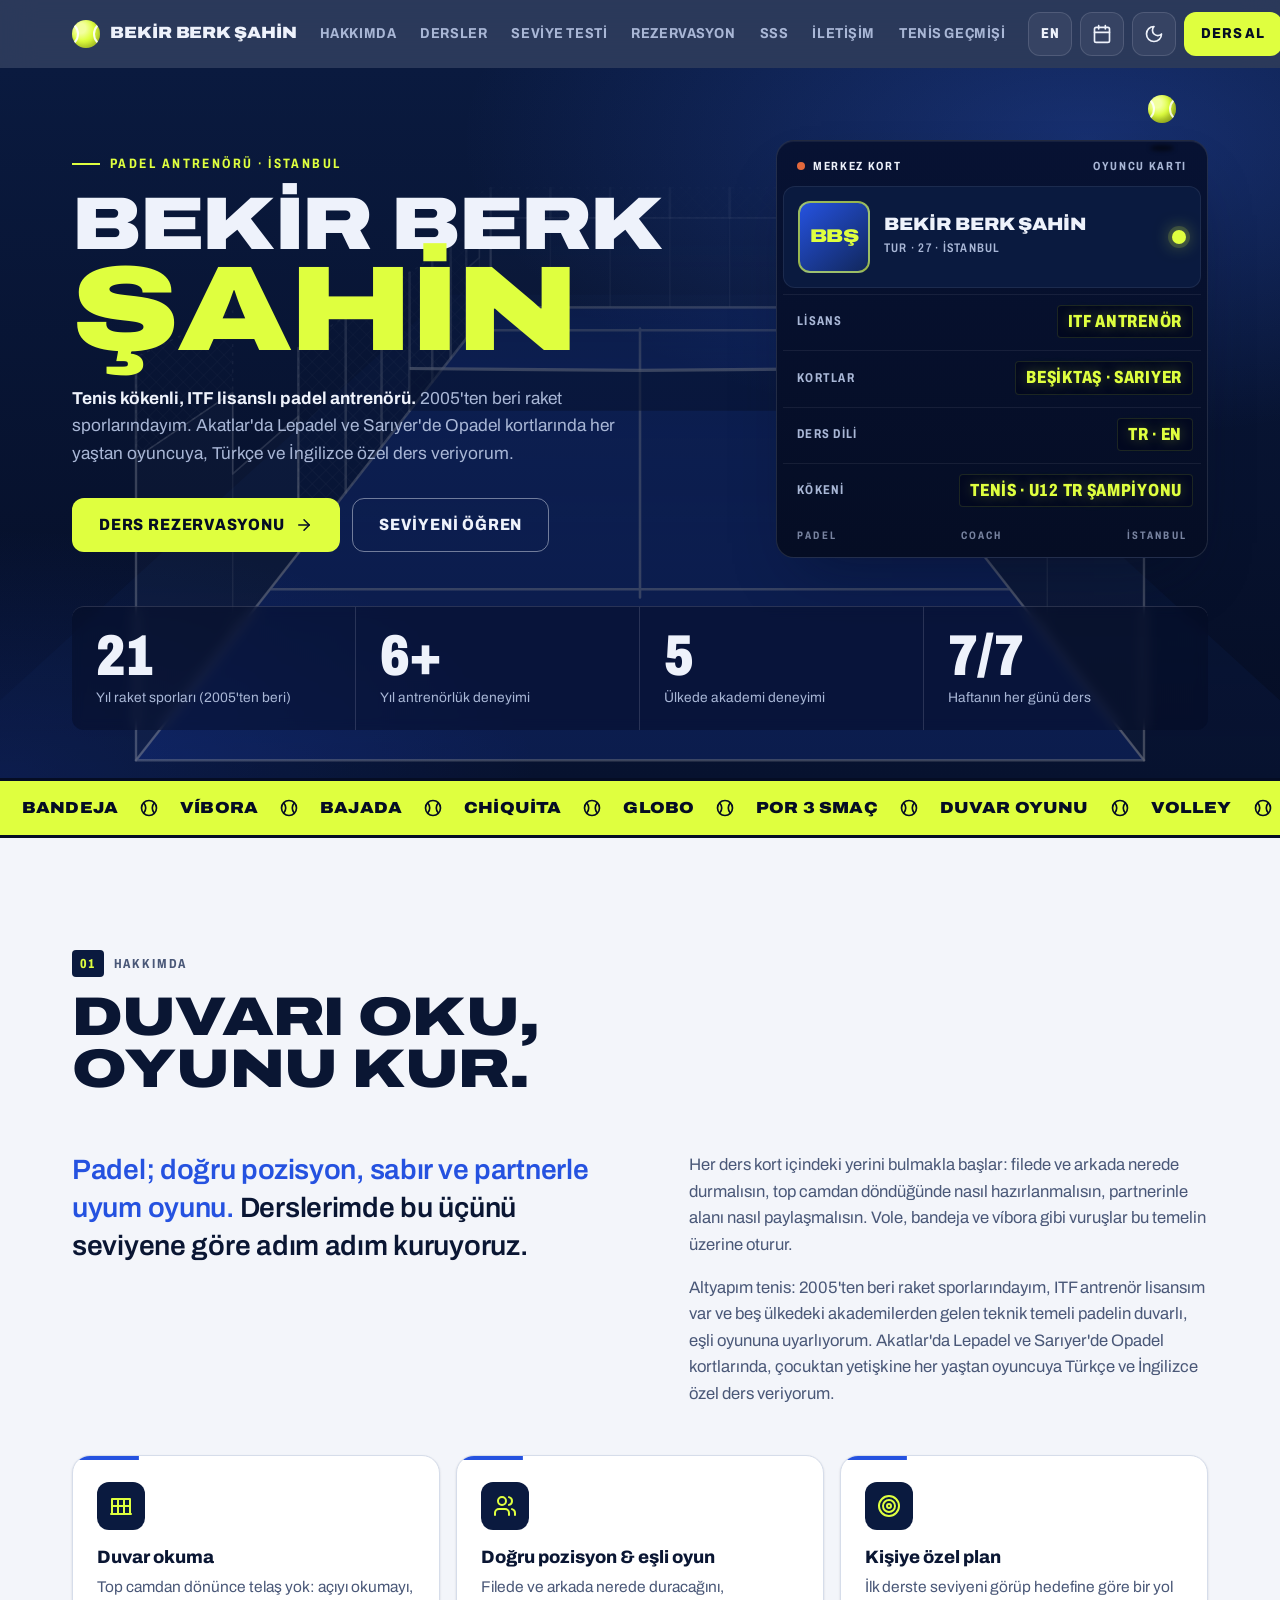
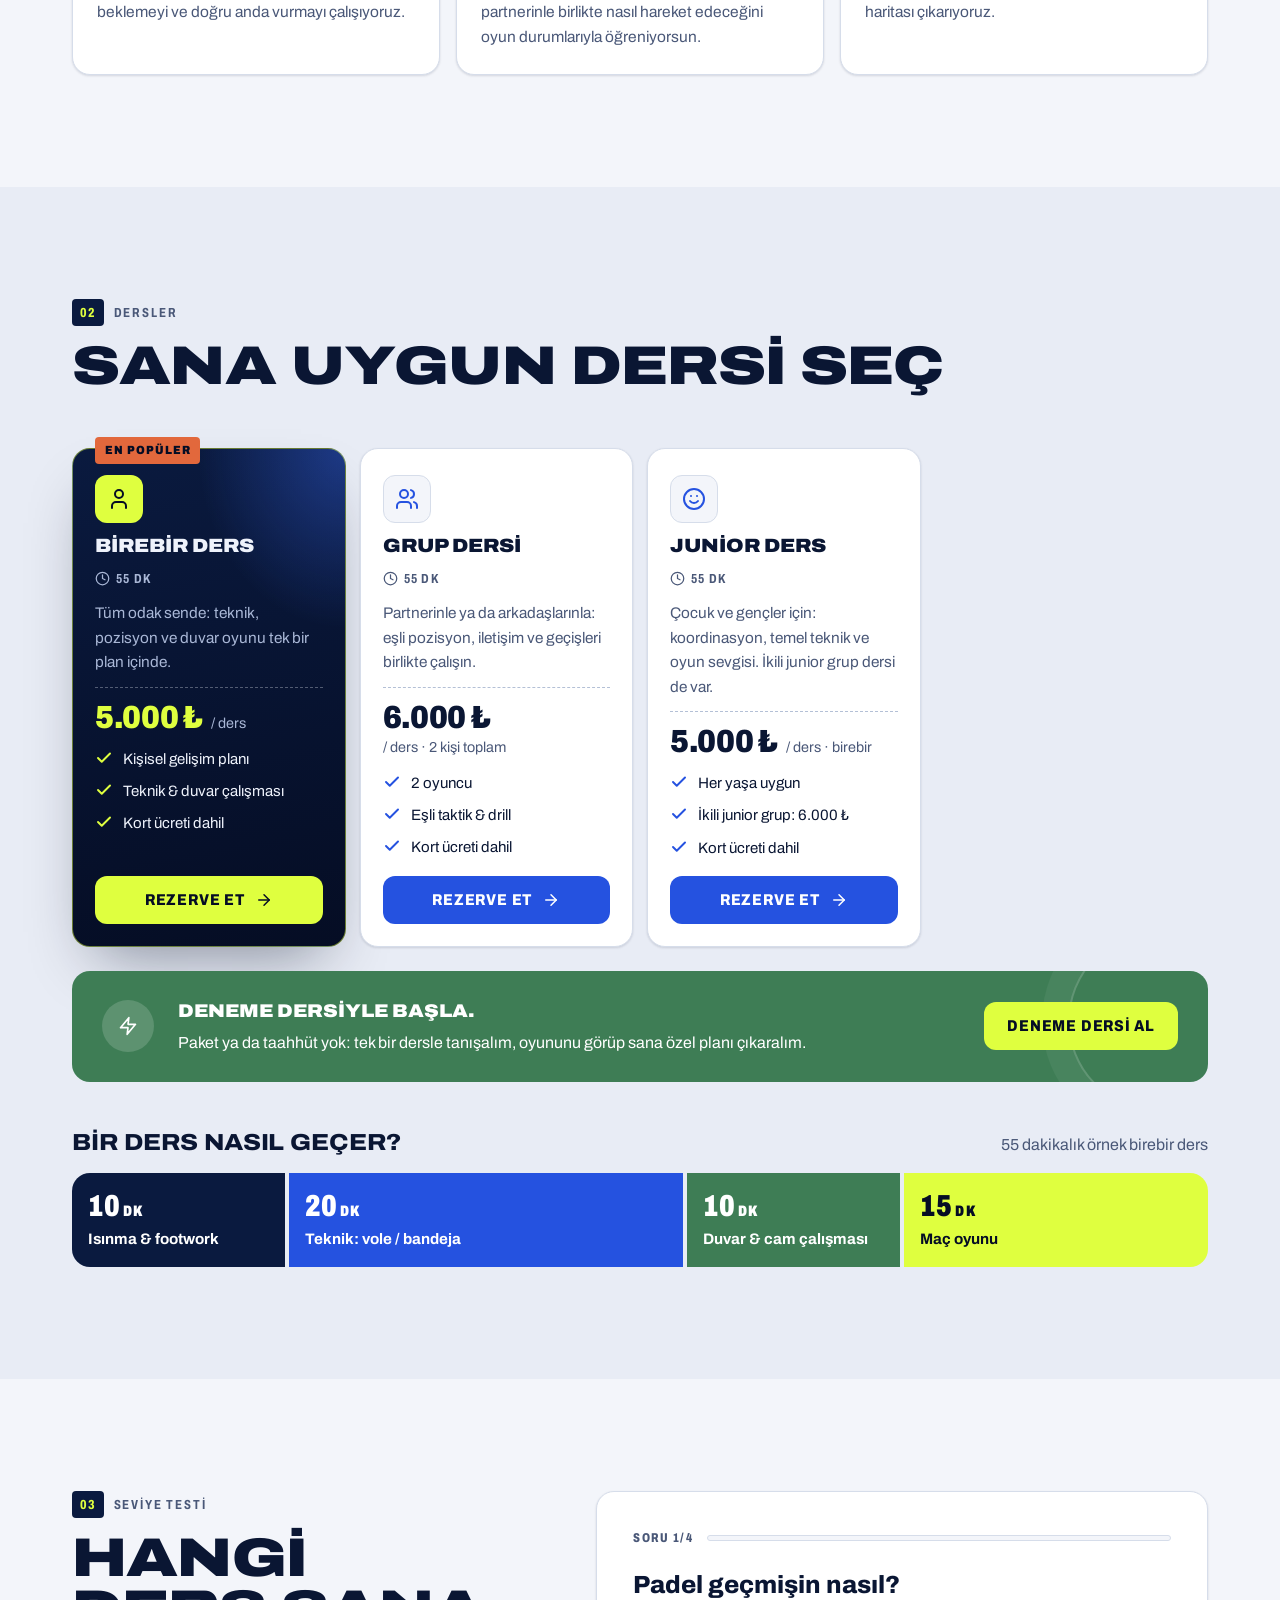
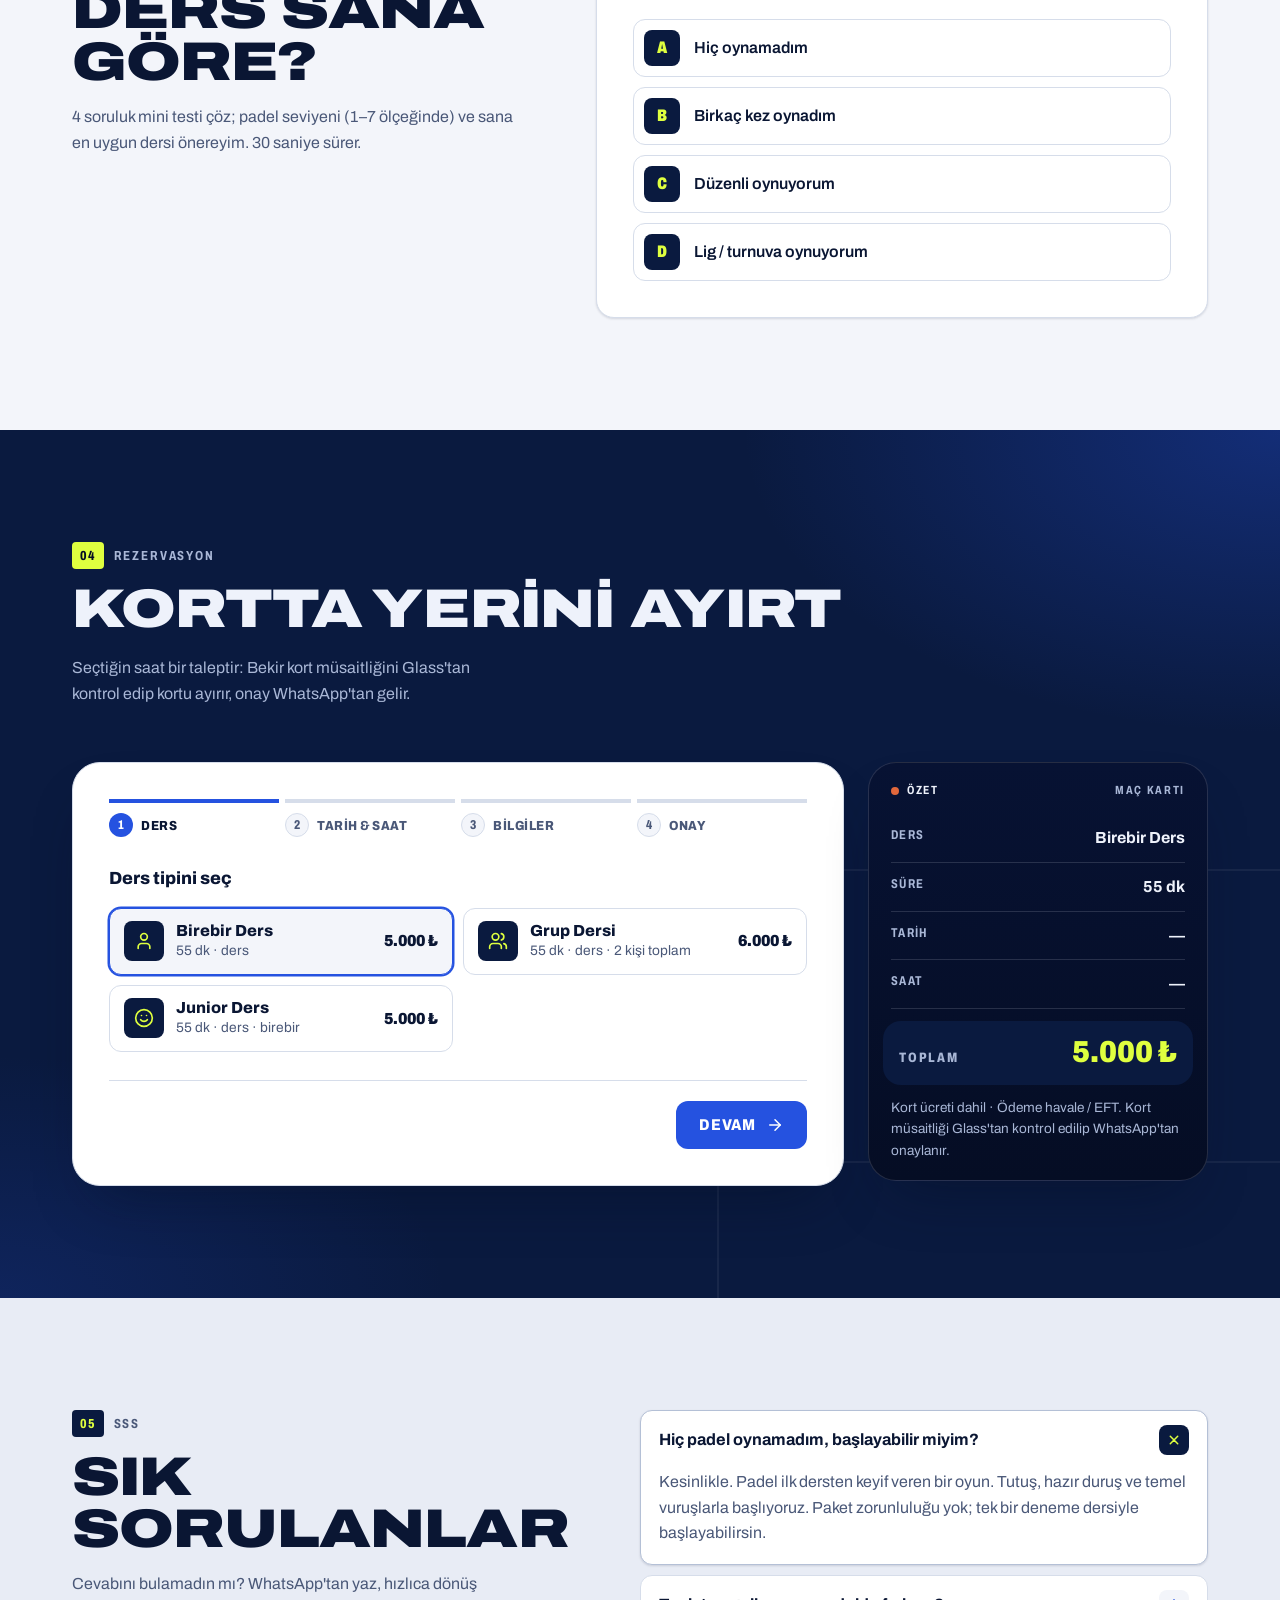
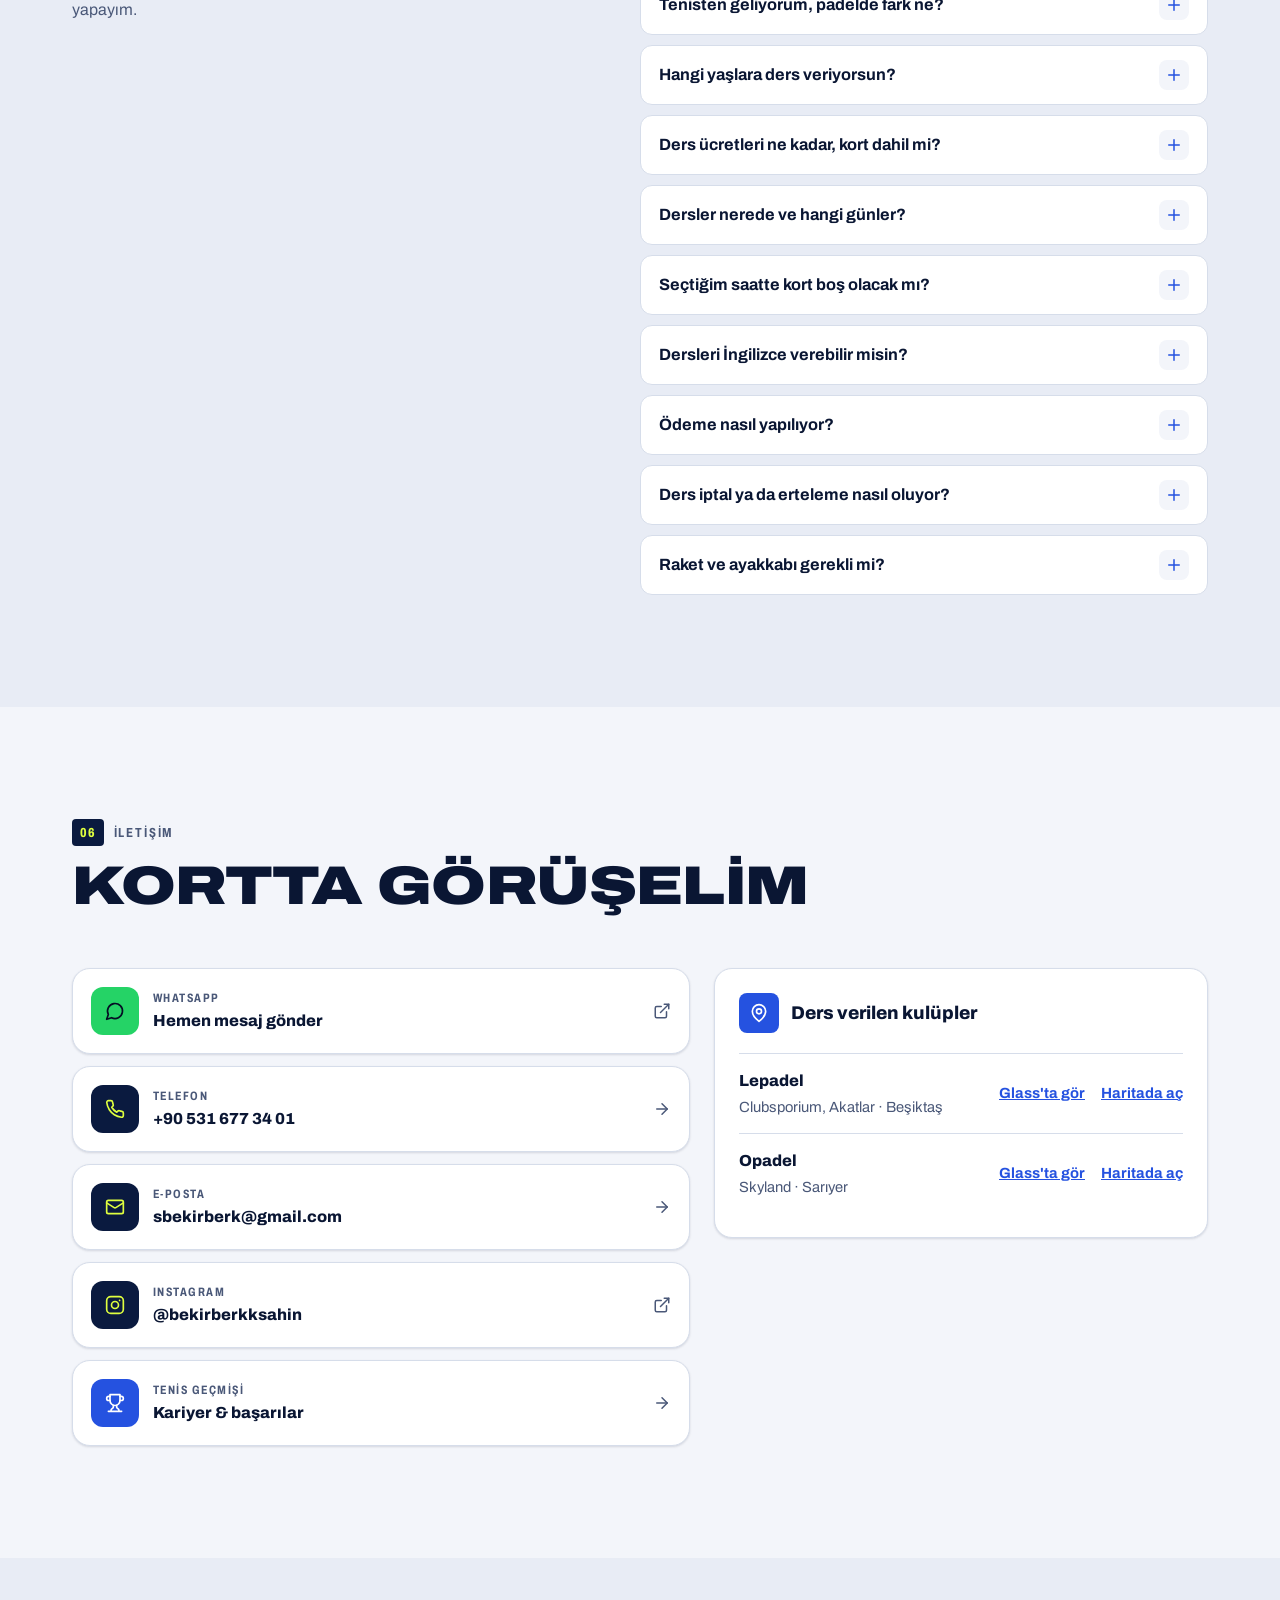
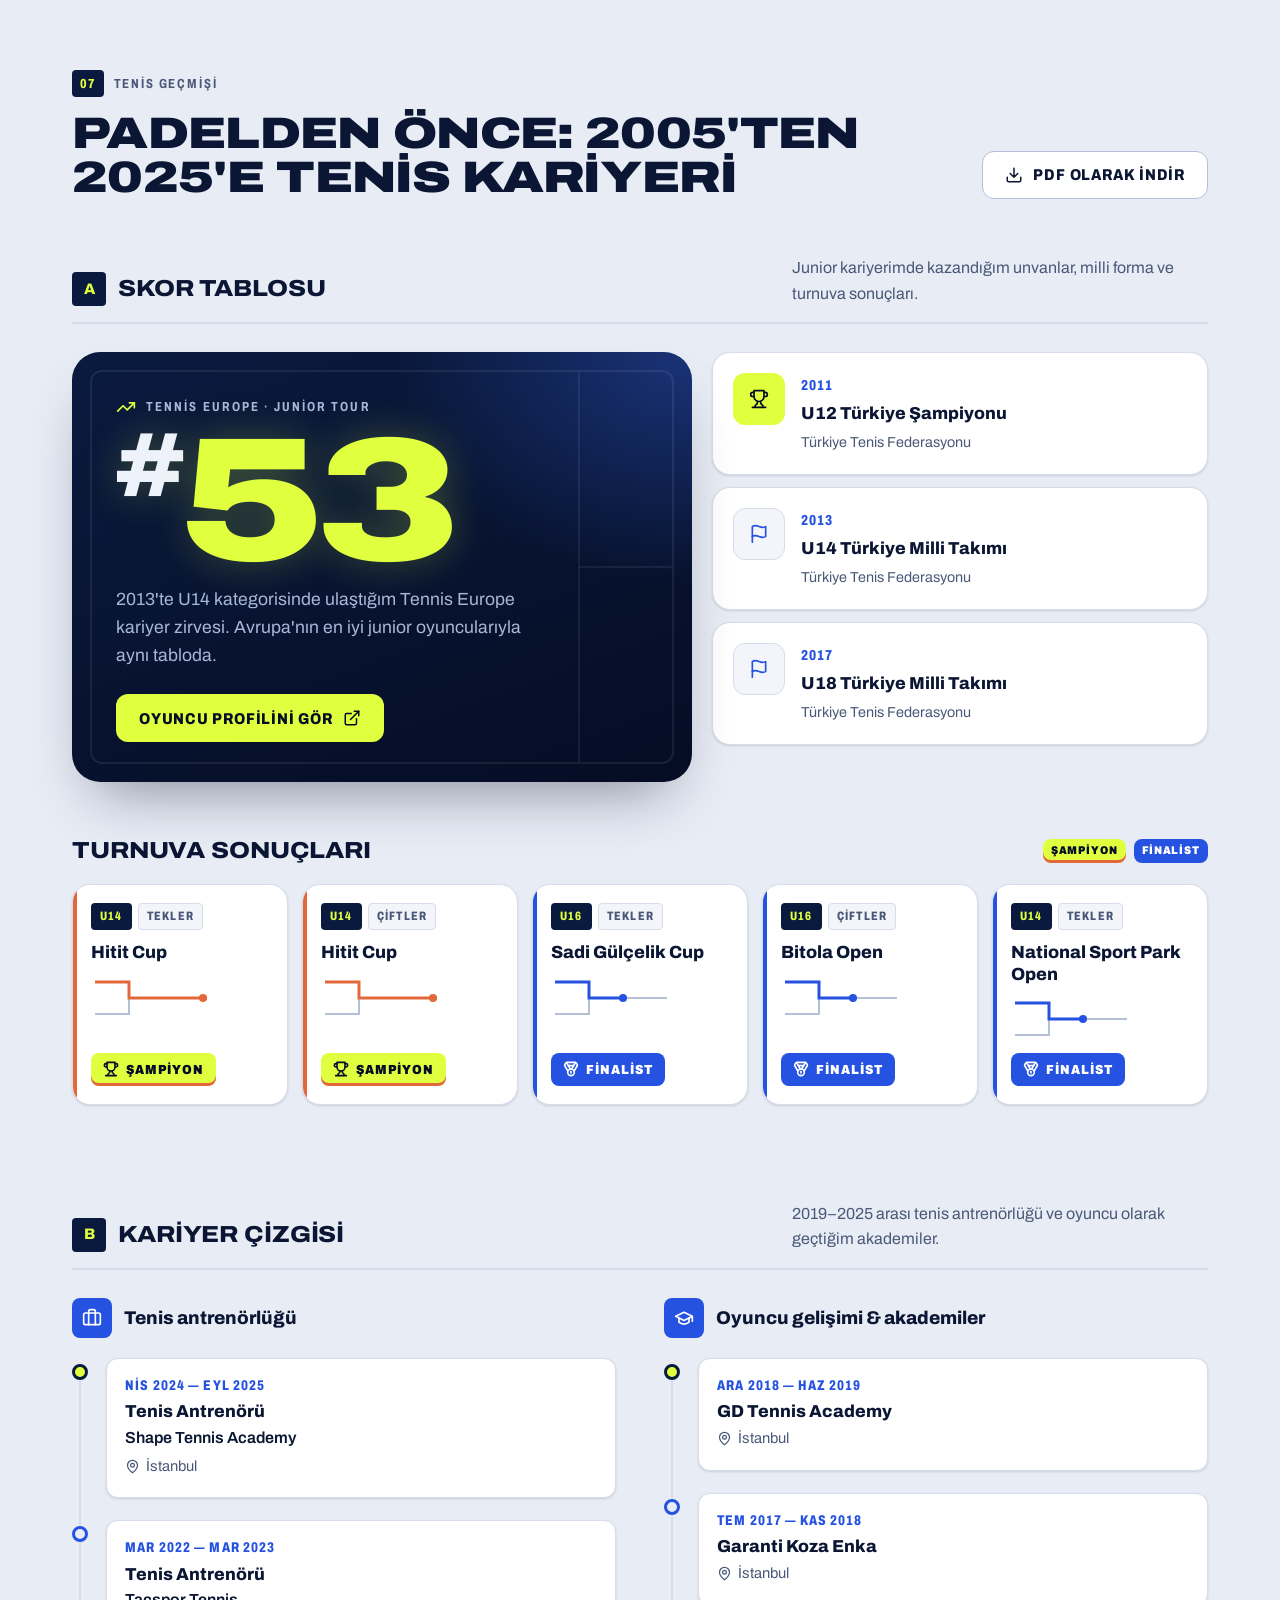
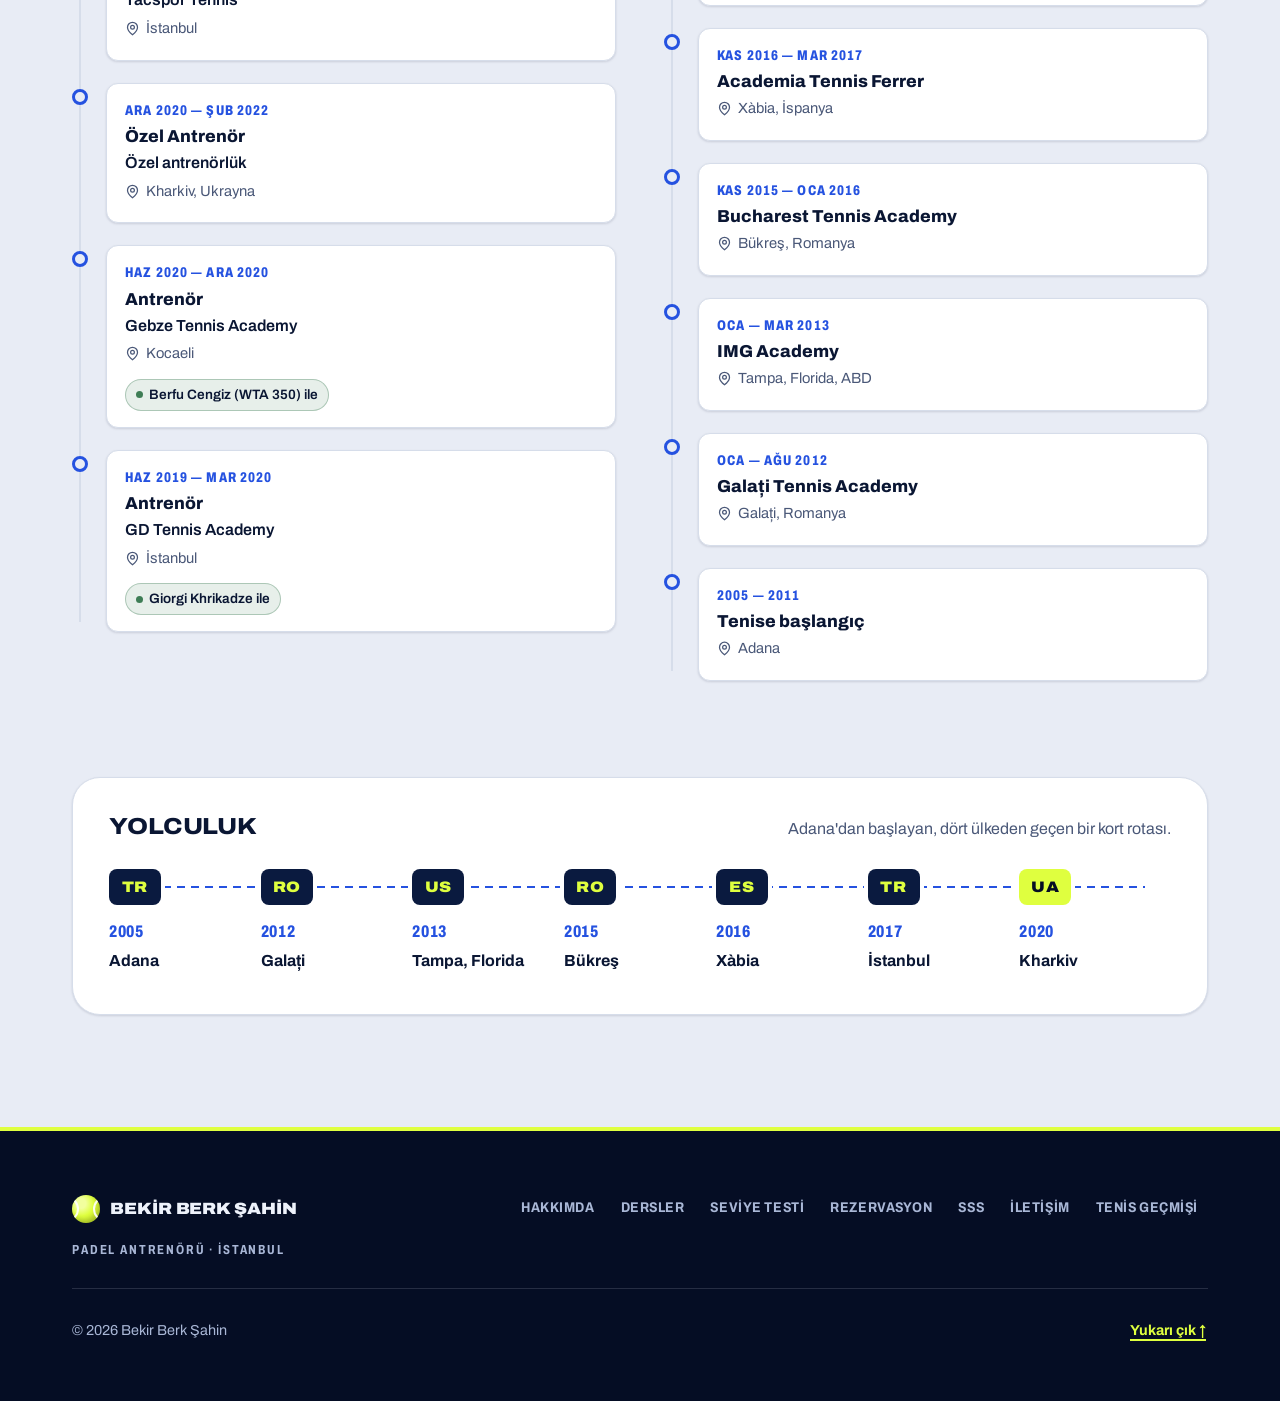
==== commit ae380d5b: "Rezervasyon = talep: kort müsaitliği Glass'tan kontrol edilip onaylanır - Kulüplere Glass sayfası li" ====
--- a/index.html
+++ b/index.html
@@ -257,7 +257,7 @@
             <p class="eyebrow"><b>06</b> Rezervasyon</p>
             <h2 id="book-h" class="h2">Kortta yerini ayırt</h2>
           </div>
-          <p class="section__aside">Talebin anında Bekir'e iletilir, onay WhatsApp üzerinden gelir.</p>
+          <p class="section__aside">Seçtiğin saat bir taleptir: Bekir kort müsaitliğini Glass'tan kontrol edip kortu ayırır, onay WhatsApp'tan gelir.</p>
         </div>
 
         <div class="booking reveal">
@@ -295,7 +295,8 @@
               </div>
               <p class="step__title mt">Saat seç</p>
               <div class="slots" id="slots" role="radiogroup" aria-label="Saat"></div>
-              <p class="legend"><span class="dot dot--free"></span> Müsait <span class="dot dot--taken"></span> Dolu / geçmiş</p>
+              <p class="legend"><span class="dot dot--free"></span> Talep edilebilir <span class="dot dot--taken"></span> Kapalı / geçmiş</p>
+              <p class="booking-note"><svg class="i" aria-hidden="true"><use href="#i-clock"/></svg> Kortlar Glass üzerinden kiralanıyor. Seçtiğin saatte kort doluysa Bekir en yakın boş saati önerir.</p>
               <div class="step__nav">
                 <button class="btn btn--ghost" type="button" data-prev><svg class="i" aria-hidden="true"><use href="#i-left"/></svg> Geri</button>
                 <button class="btn btn--primary" type="button" data-next>Devam <svg class="i" aria-hidden="true"><use href="#i-arrow"/></svg></button>
@@ -350,7 +351,7 @@
               </div>
               <div class="step__nav">
                 <button class="btn btn--ghost" type="button" data-prev><svg class="i" aria-hidden="true"><use href="#i-left"/></svg> Geri</button>
-                <button class="btn btn--primary" type="submit" id="submitBtn"><span>Rezervasyonu tamamla</span></button>
+                <button class="btn btn--primary" type="submit" id="submitBtn"><span>Ders talebini gönder</span></button>
               </div>
             </form>
 
@@ -359,7 +360,7 @@
               <div class="done__check" aria-hidden="true"><svg class="i"><use href="#i-check"/></svg></div>
               <h3 class="h3">Talebin alındı!</h3>
               <p class="muted">Rezervasyon kodun: <strong class="code" id="doneCode"></strong></p>
-              <p class="muted">Son adım: talebini WhatsApp'tan gönder, Bekir en geç birkaç saat içinde onaylasın.</p>
+              <p class="muted">Son adım: talebini WhatsApp'tan gönder. Bekir kortu Glass'tan kontrol edip ayırır ve en geç birkaç saat içinde onaylar.</p>
               <div class="done__actions">
                 <a class="btn btn--wa" id="waLink" href="#" target="_blank" rel="noopener"><svg class="i" aria-hidden="true"><use href="#i-chat"/></svg> WhatsApp ile gönder</a>
                 <button class="btn btn--ghost" type="button" id="icsBtn"><svg class="i" aria-hidden="true"><use href="#i-calplus"/></svg> Takvime ekle</button>
--- a/css/style.css
+++ b/css/style.css
@@ -817,6 +817,8 @@
 .slot[aria-checked="true"] { background: var(--primary); border-color: var(--primary); color: var(--on-primary); }
 .slots__empty { color: var(--muted); grid-column: 1 / -1; padding: 16px; border: 1.5px dashed var(--line-strong); border-radius: var(--r-md); text-align: center; }
 .legend { display: flex; align-items: center; gap: 8px; flex-wrap: wrap; margin-top: 14px; color: var(--muted); font-size: .86rem; }
+.booking-note { display: flex; gap: 8px; align-items: flex-start; margin: 10px 0 0; padding: 10px 12px; border-radius: var(--r-sm, 8px); background: var(--surface-2); color: var(--muted); font-size: .86rem; line-height: 1.45; }
+.booking-note .i { flex: none; width: 16px; height: 16px; margin-top: 2px; }
 .dot { width: 12px; height: 12px; border-radius: 3px; display: inline-block; border: 1.5px solid var(--line-strong); }
 .dot--free { background: var(--surface); }
 .dot--taken { background: repeating-linear-gradient(135deg, var(--line-strong) 0 2px, transparent 2px 4px); margin-left: 8px; }
@@ -916,6 +918,7 @@
 .locations li strong { display: block; font-weight: 800; }
 .locations li span { color: var(--muted); font-size: .92rem; }
 .locations li a { color: var(--accent); font-weight: 700; white-space: nowrap; min-height: 44px; display: inline-flex; align-items: center; }
+.locations__links { display: flex; flex-wrap: wrap; justify-content: flex-end; column-gap: 16px; }
 
 /* ---------------- Footer ---------------- */
 .footer { background: var(--navy-950); padding: 56px 0 120px; border-top: 4px solid var(--ball); }
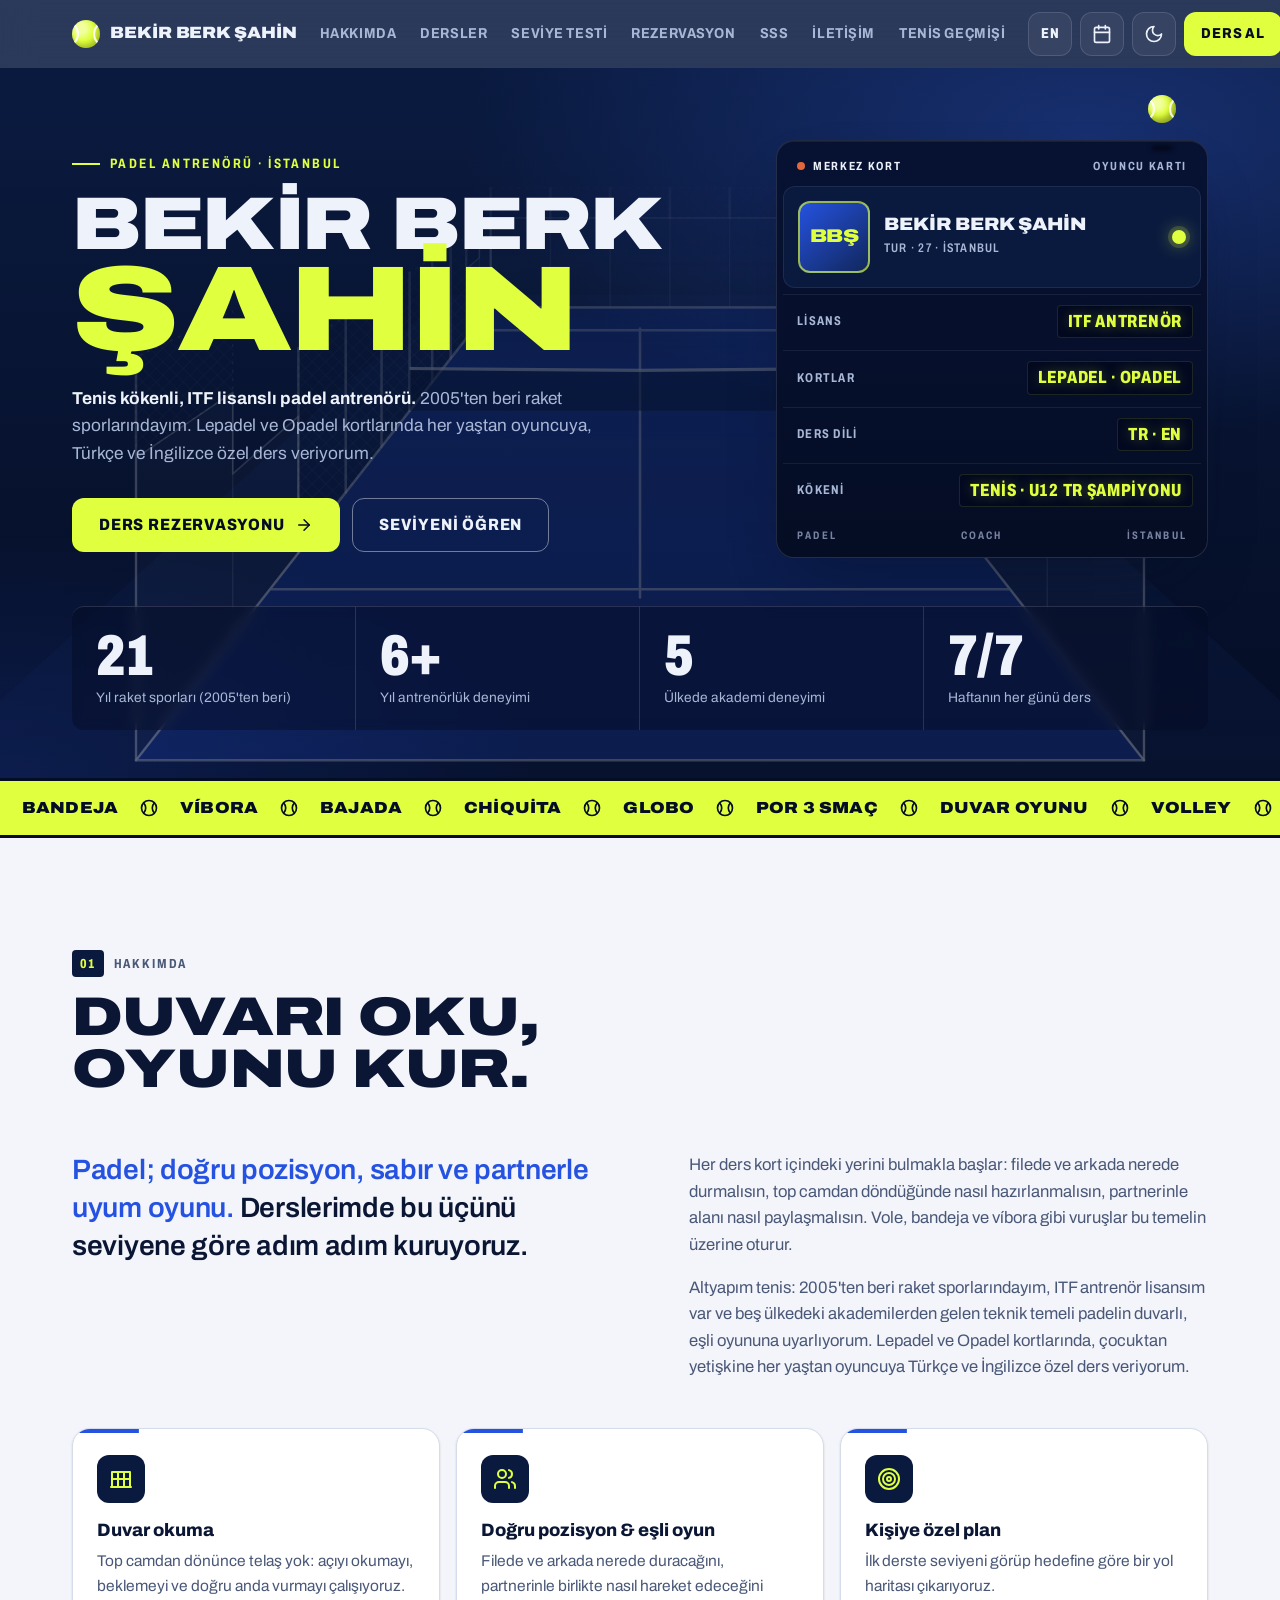
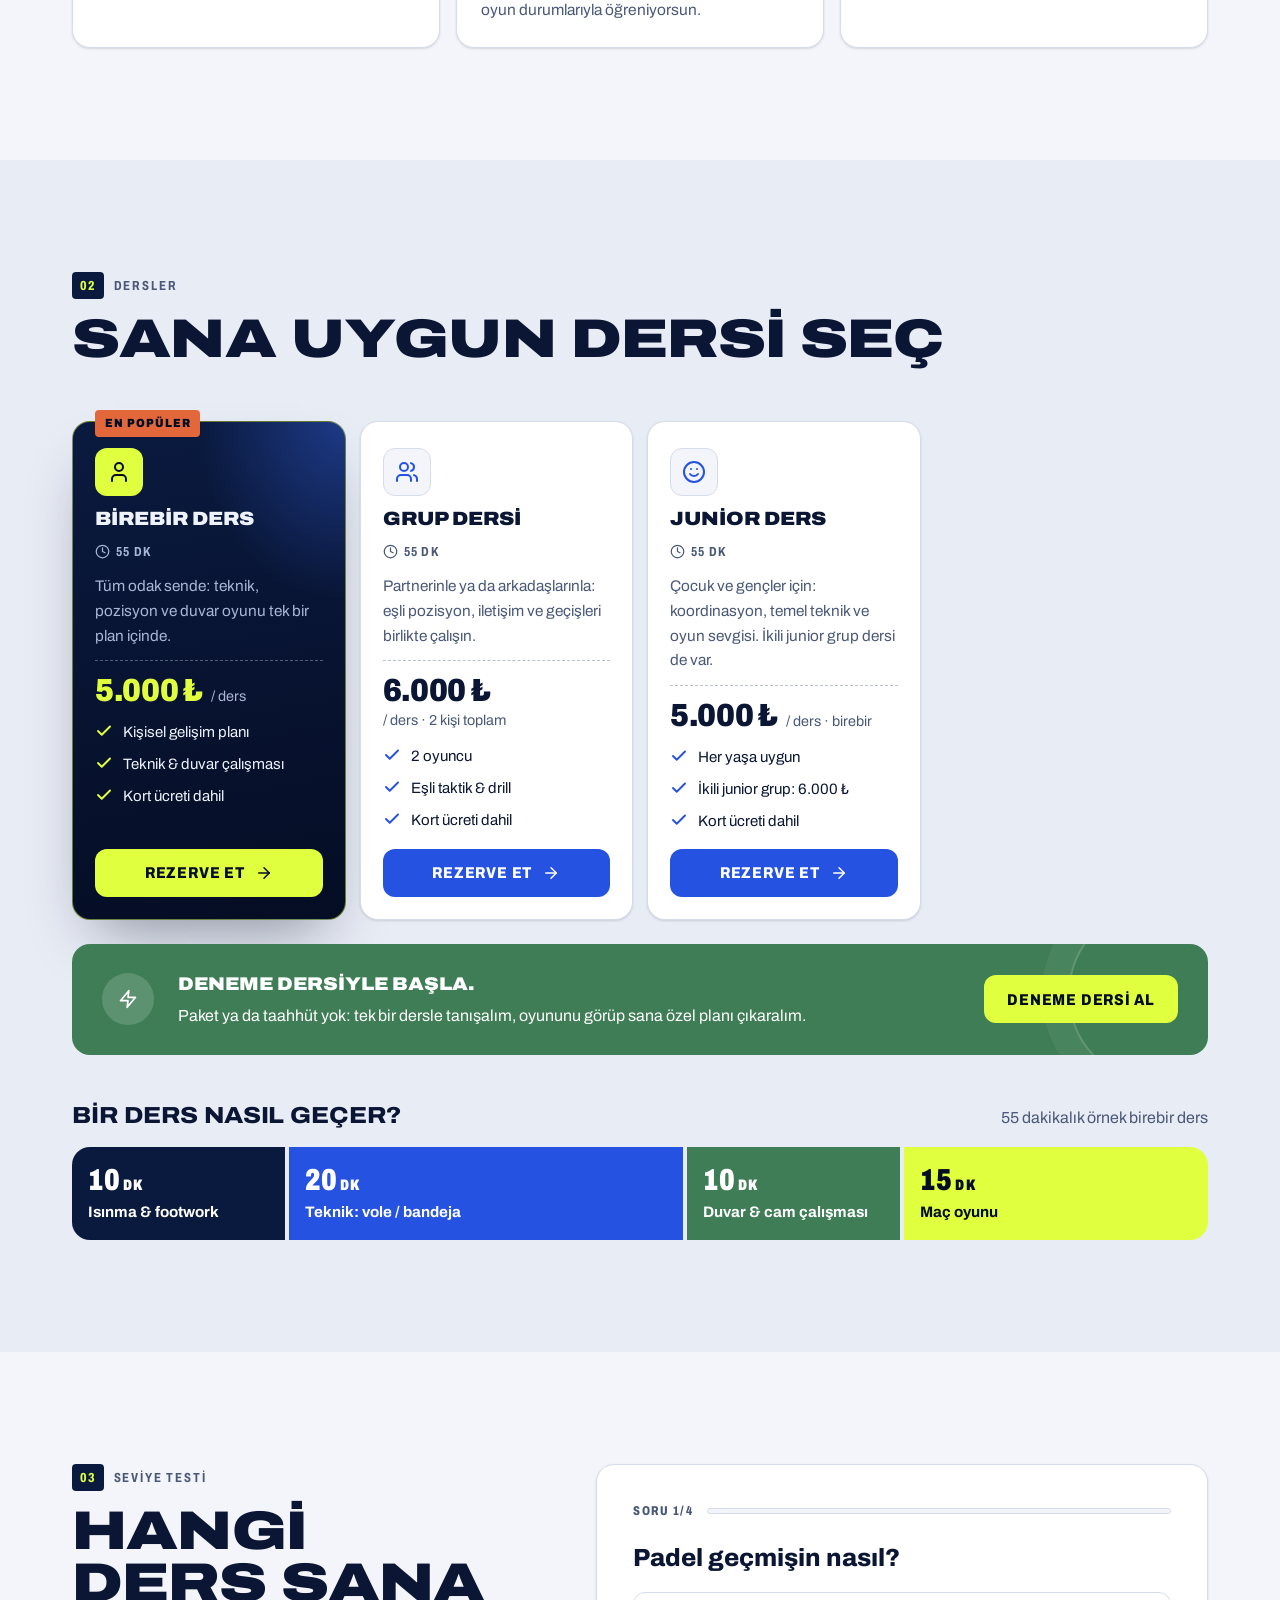
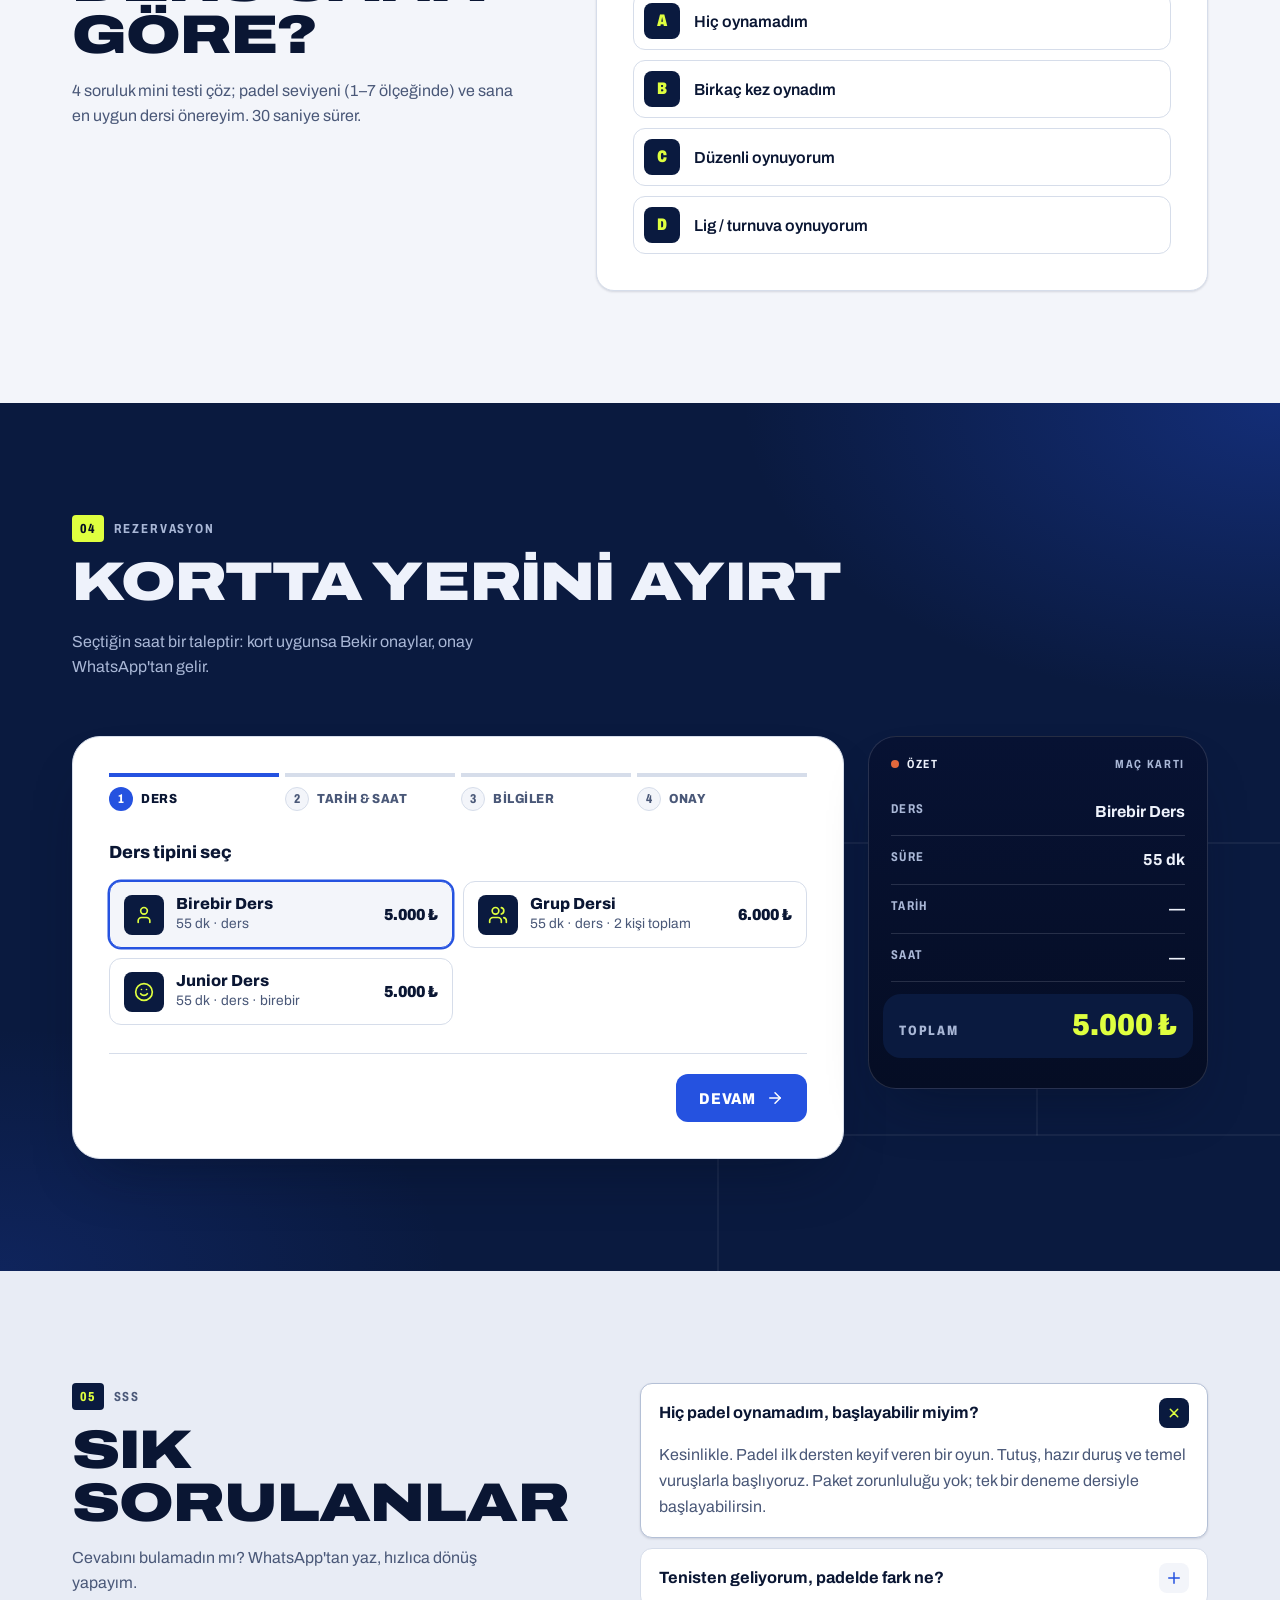
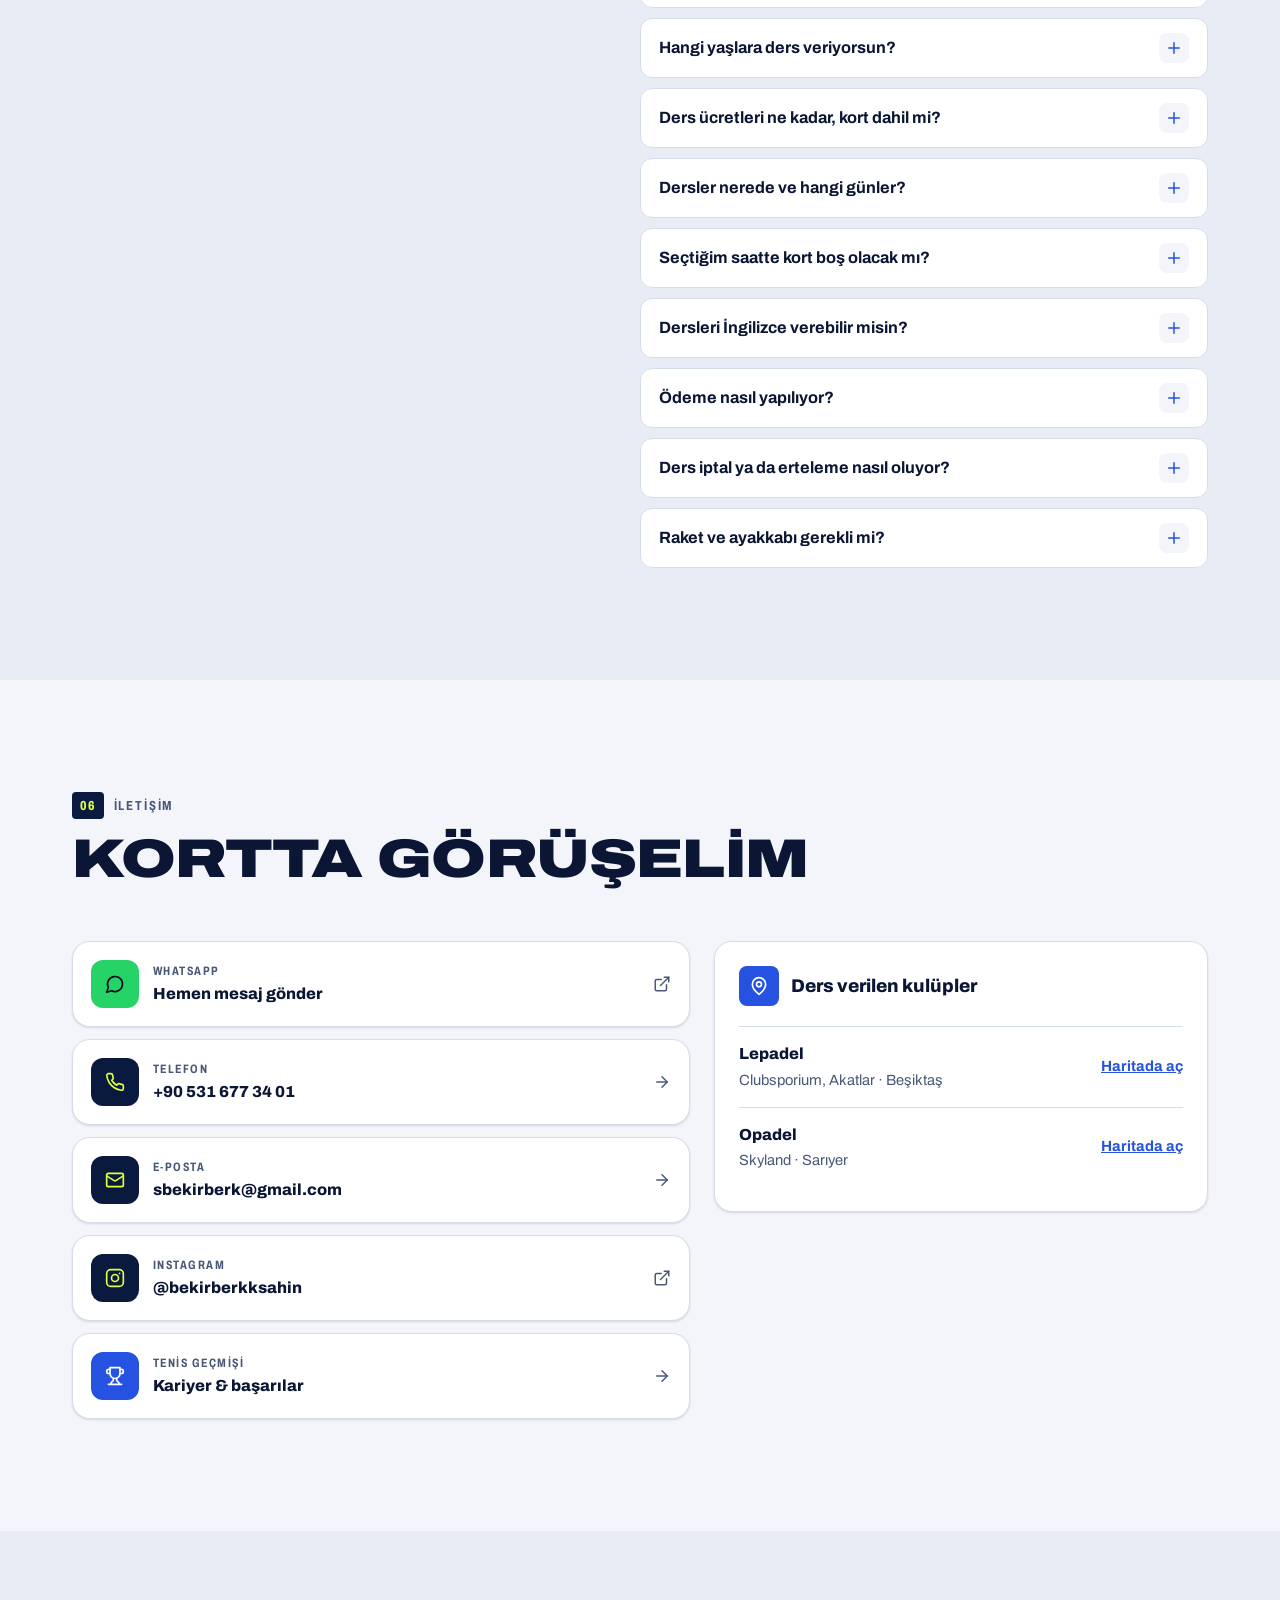
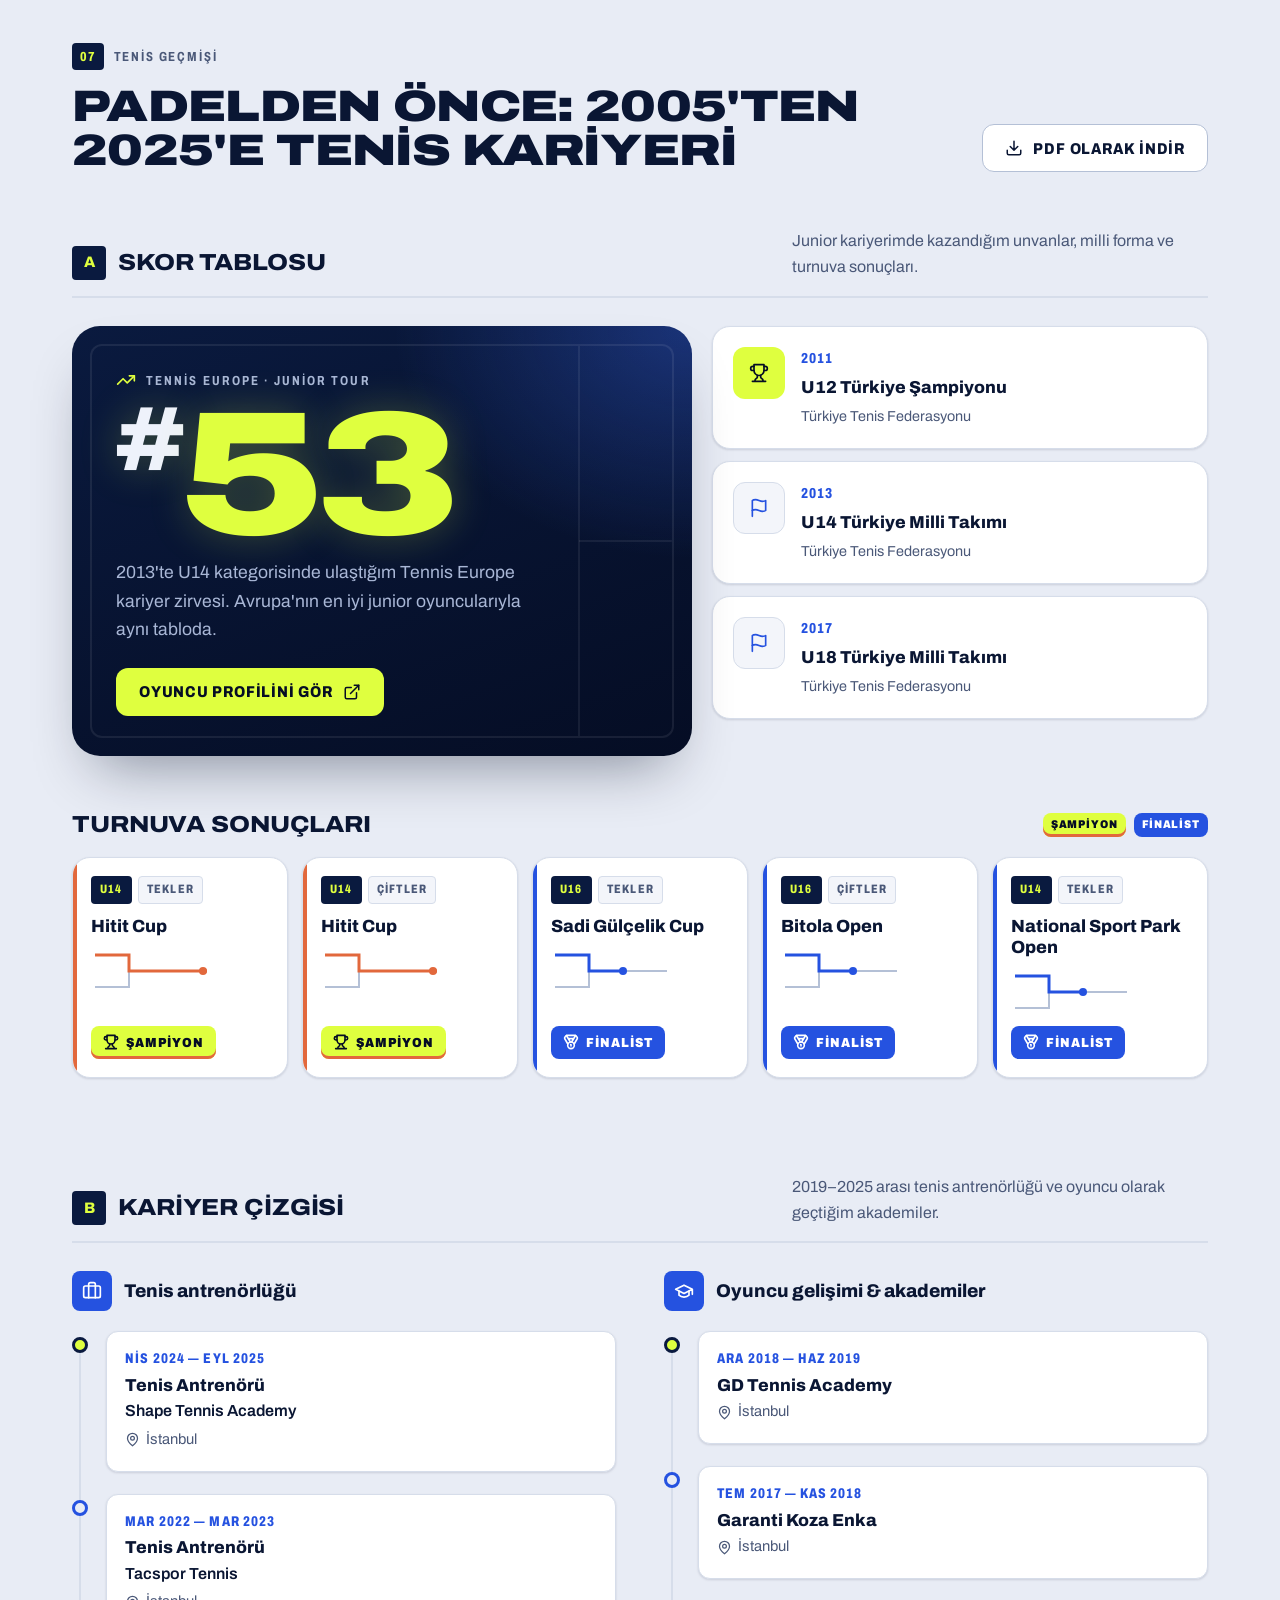
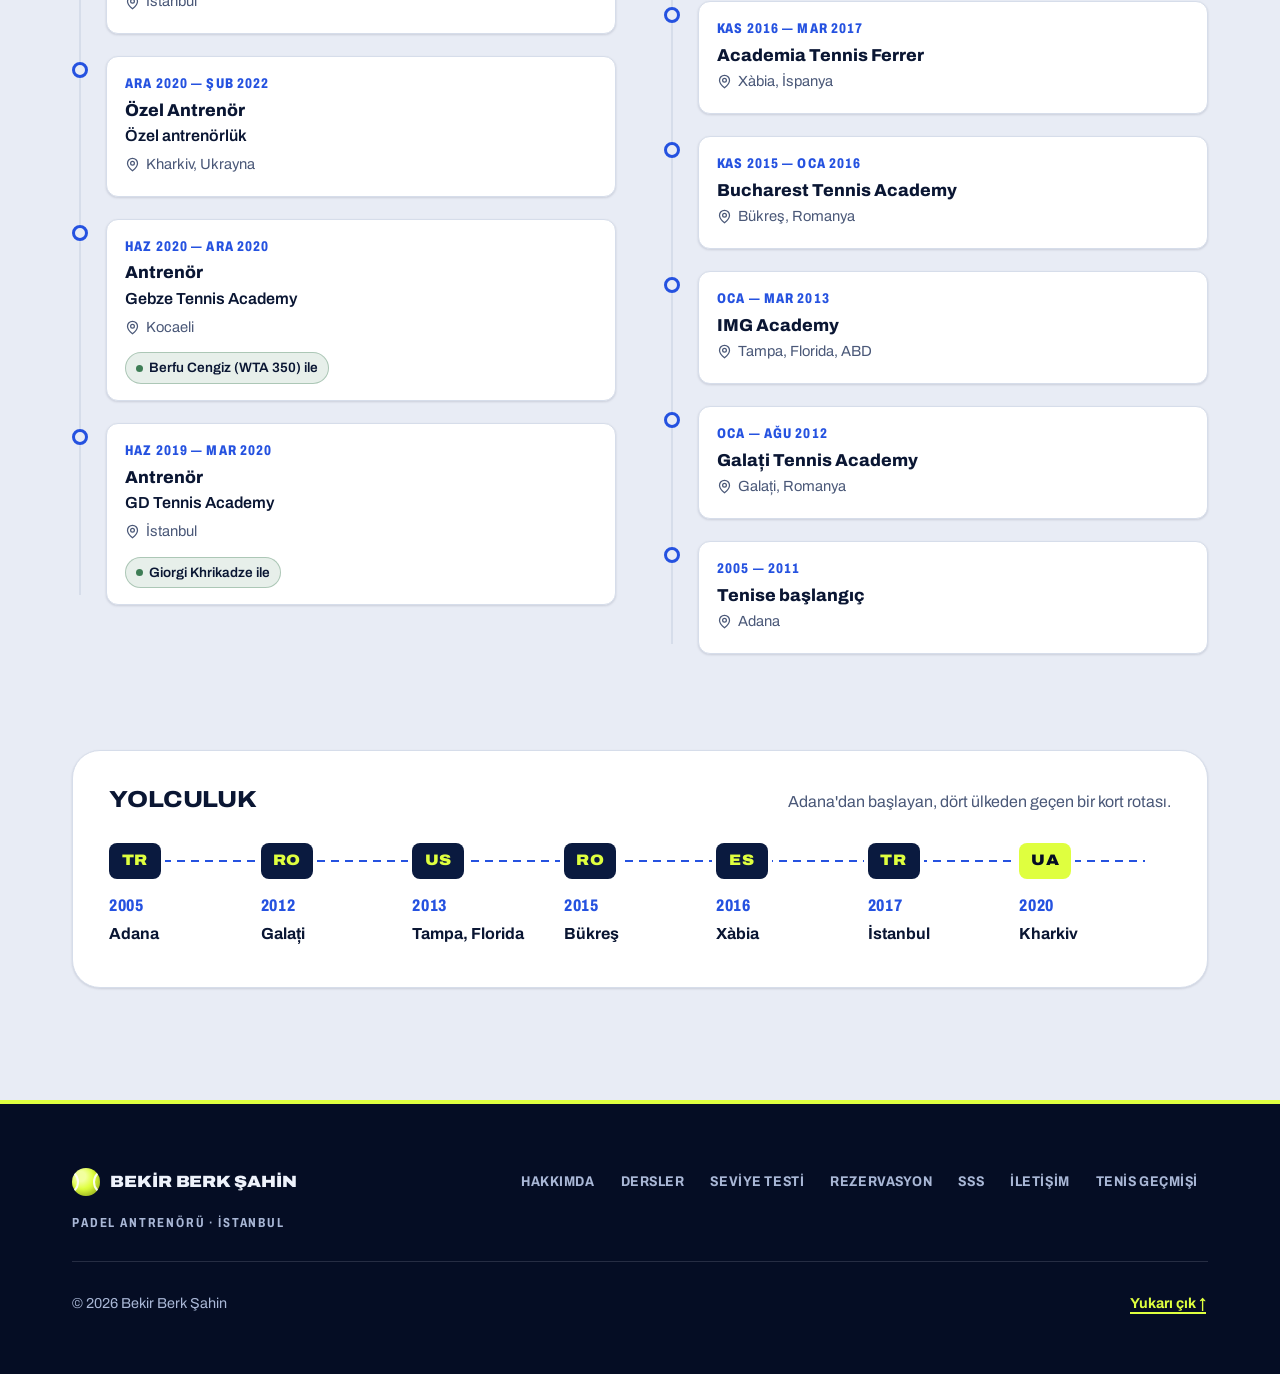
==== commit 8339fad9: "Kortlar: semt yerine kulüp adları; Glass anılmıyor, 'kort uygunsa' dili Co-Authored-By: Claude Opus " ====
--- a/index.html
+++ b/index.html
@@ -4,7 +4,7 @@
   <meta charset="utf-8">
   <meta name="viewport" content="width=device-width, initial-scale=1">
   <title>Bekir Berk Şahin — Padel Antrenörü İstanbul | Özel Padel Dersi</title>
-  <meta name="description" content="Bekir Berk Şahin: İstanbul'da tenis kökenli, ITF lisanslı padel antrenörü. Lepadel (Akatlar) ve Opadel'de (Sarıyer) birebir, grup ve junior özel padel dersleri; Türkçe ve İngilizce. Kort ücreti dahil, online rezervasyon.">
+  <meta name="description" content="Bekir Berk Şahin: İstanbul'da tenis kökenli, ITF lisanslı padel antrenörü. Lepadel ve Opadel'de birebir, grup ve junior özel padel dersleri; Türkçe ve İngilizce. Kort ücreti dahil, online rezervasyon.">
   <link rel="canonical" href="https://mustafazeydtarim.github.io/">
   <link rel="alternate" hreflang="tr" href="https://mustafazeydtarim.github.io/">
   <link rel="alternate" hreflang="en" href="https://mustafazeydtarim.github.io/en/">
@@ -151,7 +151,7 @@
           </h1>
           <p class="hero__lead">
             <strong>Tenis kökenli, ITF lisanslı padel antrenörü.</strong>
-            2005'ten beri raket sporlarındayım. Akatlar'da Lepadel ve Sarıyer'de Opadel kortlarında her yaştan oyuncuya, Türkçe ve İngilizce özel ders veriyorum.
+            2005'ten beri raket sporlarındayım. Lepadel ve Opadel kortlarında her yaştan oyuncuya, Türkçe ve İngilizce özel ders veriyorum.
           </p>
           <div class="hero__ctas">
             <a href="#rezervasyon" class="btn btn--primary btn--lg">Ders rezervasyonu <svg class="i" aria-hidden="true"><use href="#i-arrow"/></svg></a>
@@ -257,7 +257,7 @@
             <p class="eyebrow"><b>06</b> Rezervasyon</p>
             <h2 id="book-h" class="h2">Kortta yerini ayırt</h2>
           </div>
-          <p class="section__aside">Seçtiğin saat bir taleptir: Bekir kort müsaitliğini Glass'tan kontrol edip kortu ayırır, onay WhatsApp'tan gelir.</p>
+          <p class="section__aside">Seçtiğin saat bir taleptir: kort uygunsa Bekir onaylar, onay WhatsApp'tan gelir.</p>
         </div>
 
         <div class="booking reveal">
@@ -296,7 +296,6 @@
               <p class="step__title mt">Saat seç</p>
               <div class="slots" id="slots" role="radiogroup" aria-label="Saat"></div>
               <p class="legend"><span class="dot dot--free"></span> Talep edilebilir <span class="dot dot--taken"></span> Kapalı / geçmiş</p>
-              <p class="booking-note"><svg class="i" aria-hidden="true"><use href="#i-clock"/></svg> Kortlar Glass üzerinden kiralanıyor. Seçtiğin saatte kort doluysa Bekir en yakın boş saati önerir.</p>
               <div class="step__nav">
                 <button class="btn btn--ghost" type="button" data-prev><svg class="i" aria-hidden="true"><use href="#i-left"/></svg> Geri</button>
                 <button class="btn btn--primary" type="button" data-next>Devam <svg class="i" aria-hidden="true"><use href="#i-arrow"/></svg></button>
@@ -360,7 +359,7 @@
               <div class="done__check" aria-hidden="true"><svg class="i"><use href="#i-check"/></svg></div>
               <h3 class="h3">Talebin alındı!</h3>
               <p class="muted">Rezervasyon kodun: <strong class="code" id="doneCode"></strong></p>
-              <p class="muted">Son adım: talebini WhatsApp'tan gönder. Bekir kortu Glass'tan kontrol edip ayırır ve en geç birkaç saat içinde onaylar.</p>
+              <p class="muted">Son adım: talebini WhatsApp'tan gönder. Kort uygunsa Bekir en geç birkaç saat içinde onaylar.</p>
               <div class="done__actions">
                 <a class="btn btn--wa" id="waLink" href="#" target="_blank" rel="noopener"><svg class="i" aria-hidden="true"><use href="#i-chat"/></svg> WhatsApp ile gönder</a>
                 <button class="btn btn--ghost" type="button" id="icsBtn"><svg class="i" aria-hidden="true"><use href="#i-calplus"/></svg> Takvime ekle</button>
--- a/css/style.css
+++ b/css/style.css
@@ -817,8 +817,6 @@
 .slot[aria-checked="true"] { background: var(--primary); border-color: var(--primary); color: var(--on-primary); }
 .slots__empty { color: var(--muted); grid-column: 1 / -1; padding: 16px; border: 1.5px dashed var(--line-strong); border-radius: var(--r-md); text-align: center; }
 .legend { display: flex; align-items: center; gap: 8px; flex-wrap: wrap; margin-top: 14px; color: var(--muted); font-size: .86rem; }
-.booking-note { display: flex; gap: 8px; align-items: flex-start; margin: 10px 0 0; padding: 10px 12px; border-radius: var(--r-sm, 8px); background: var(--surface-2); color: var(--muted); font-size: .86rem; line-height: 1.45; }
-.booking-note .i { flex: none; width: 16px; height: 16px; margin-top: 2px; }
 .dot { width: 12px; height: 12px; border-radius: 3px; display: inline-block; border: 1.5px solid var(--line-strong); }
 .dot--free { background: var(--surface); }
 .dot--taken { background: repeating-linear-gradient(135deg, var(--line-strong) 0 2px, transparent 2px 4px); margin-left: 8px; }
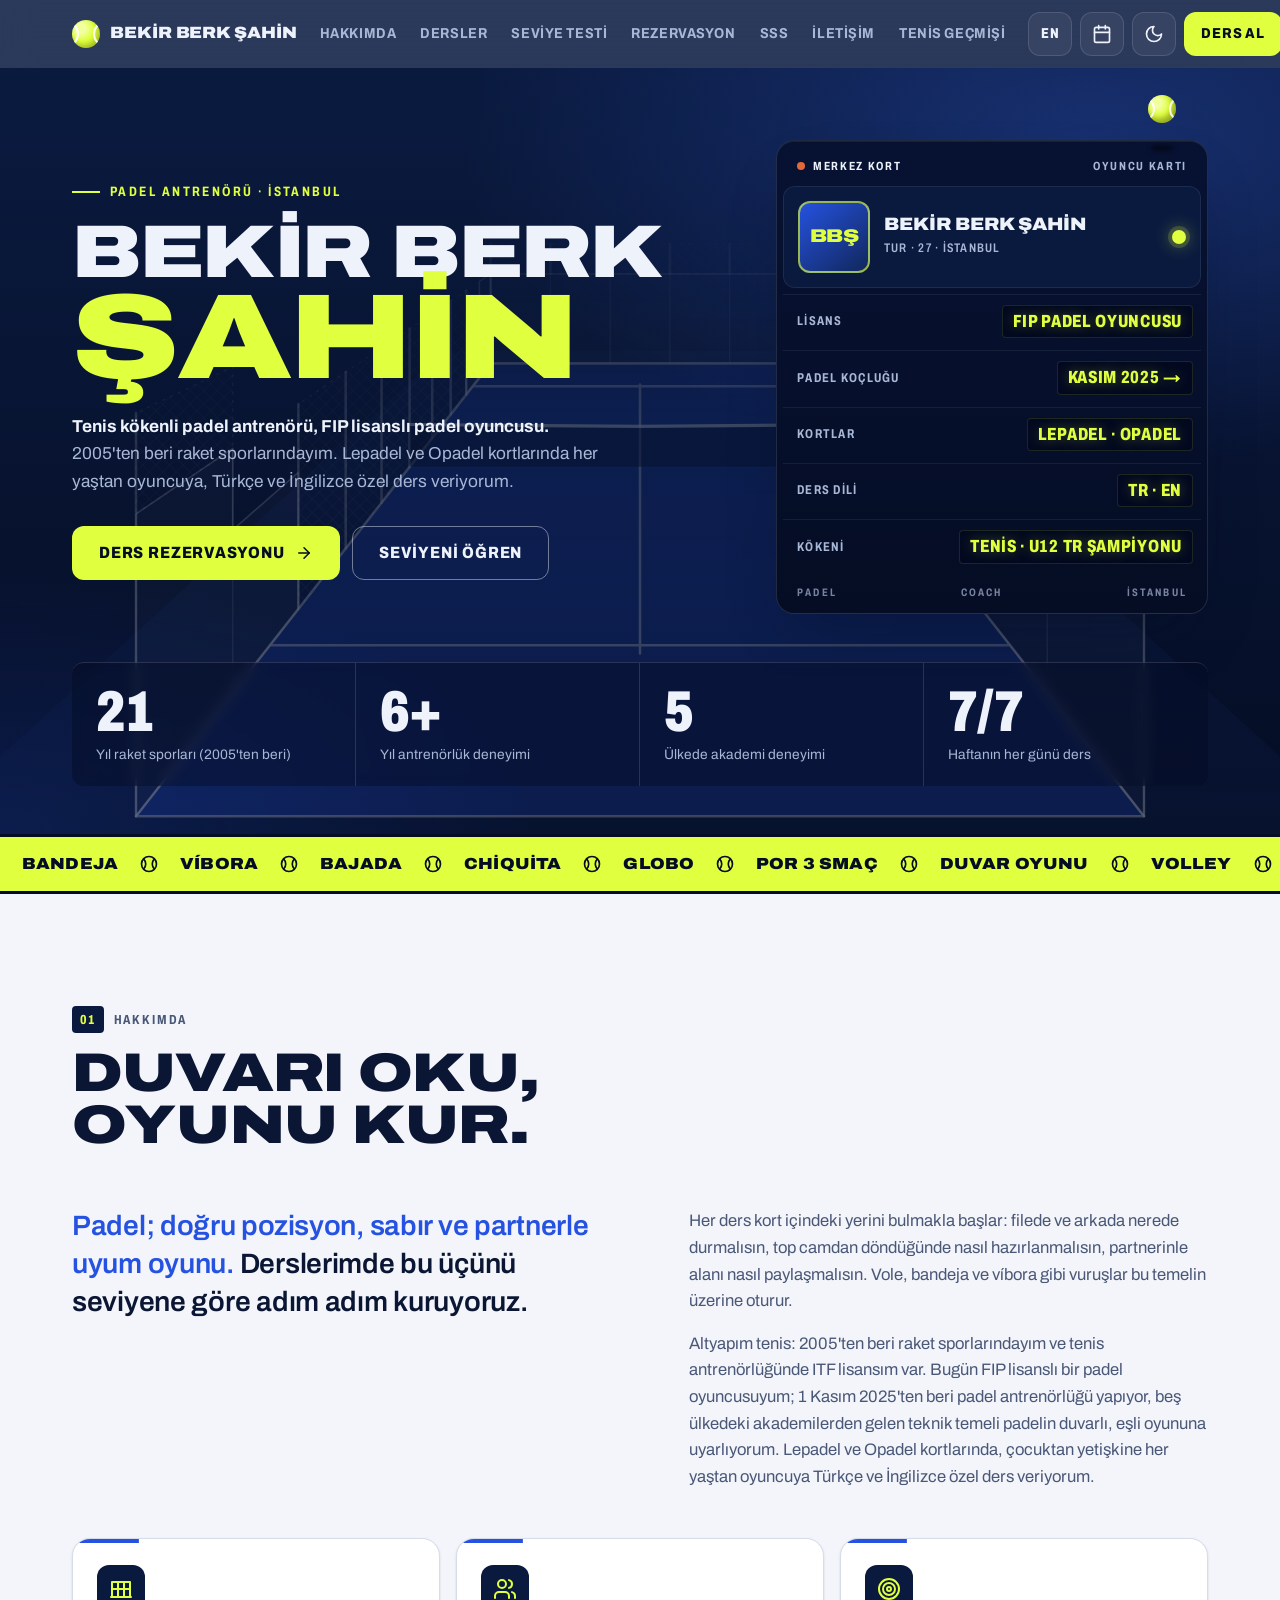
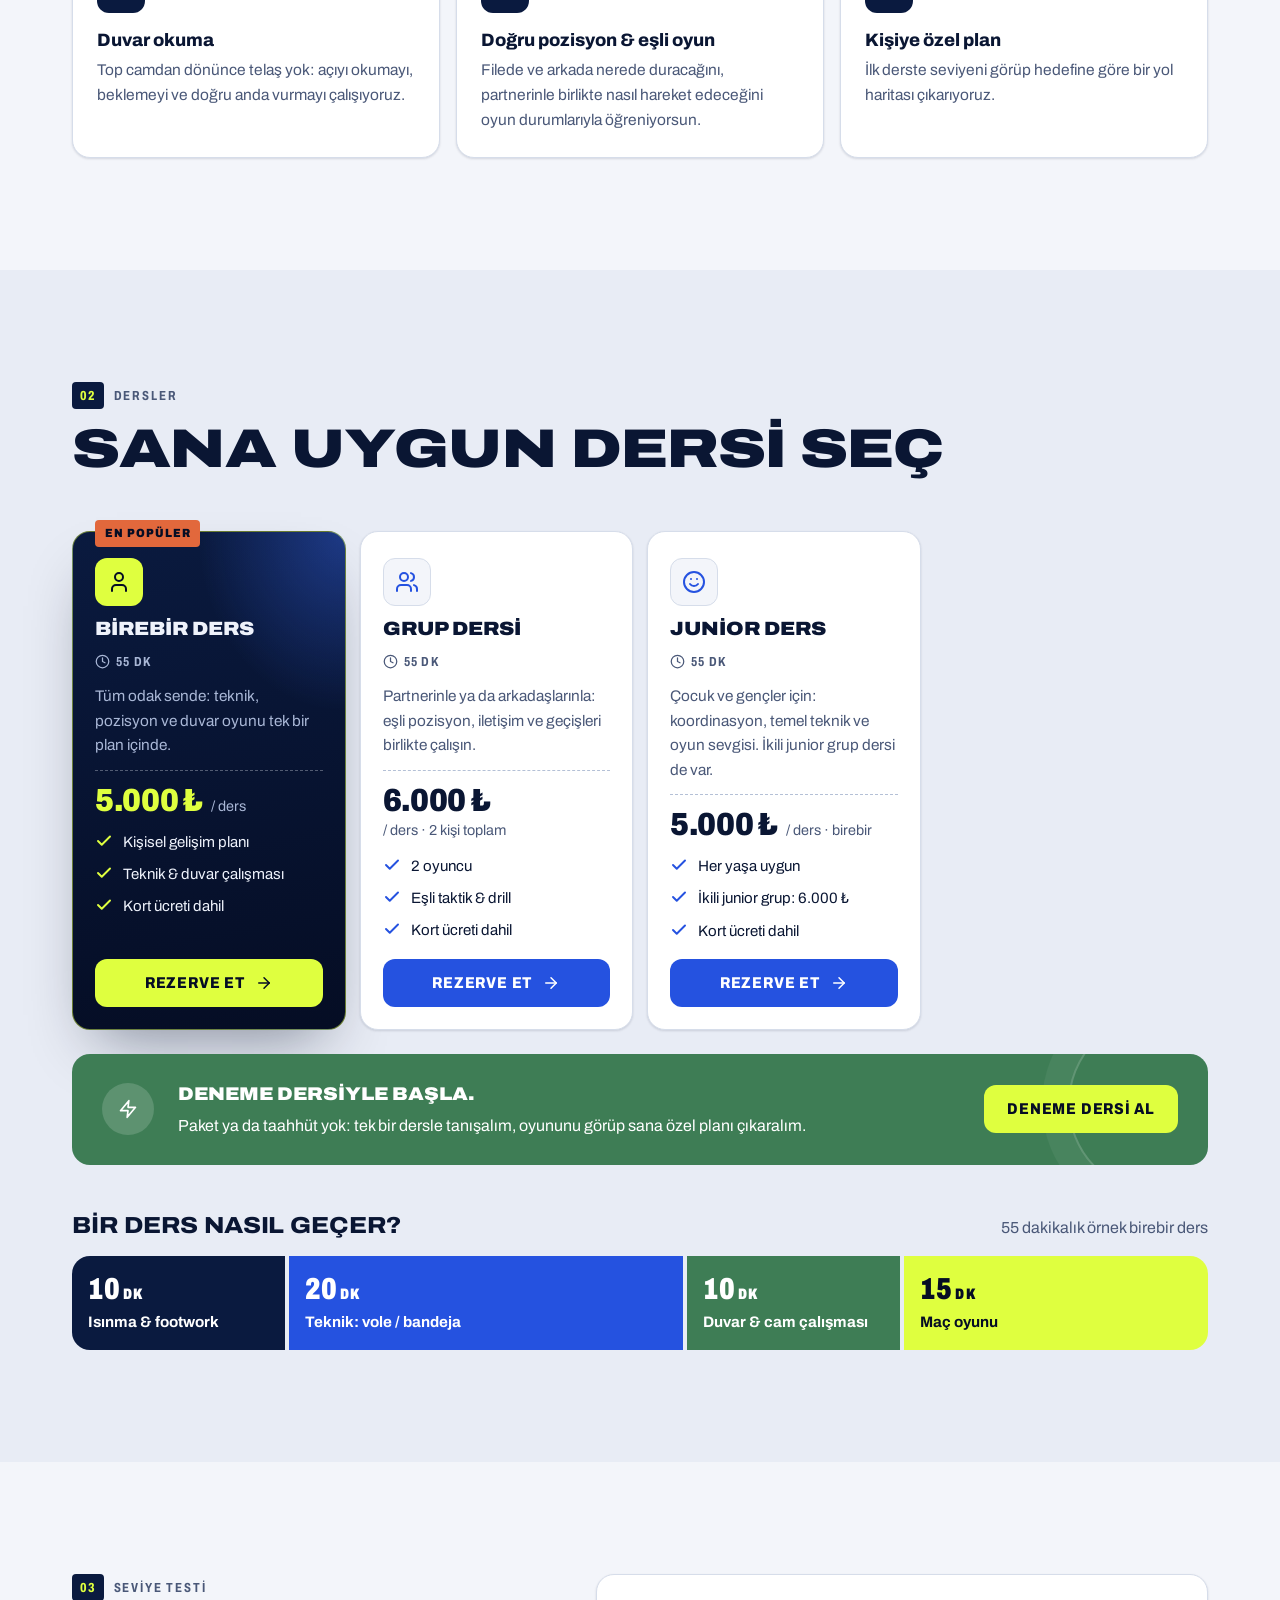
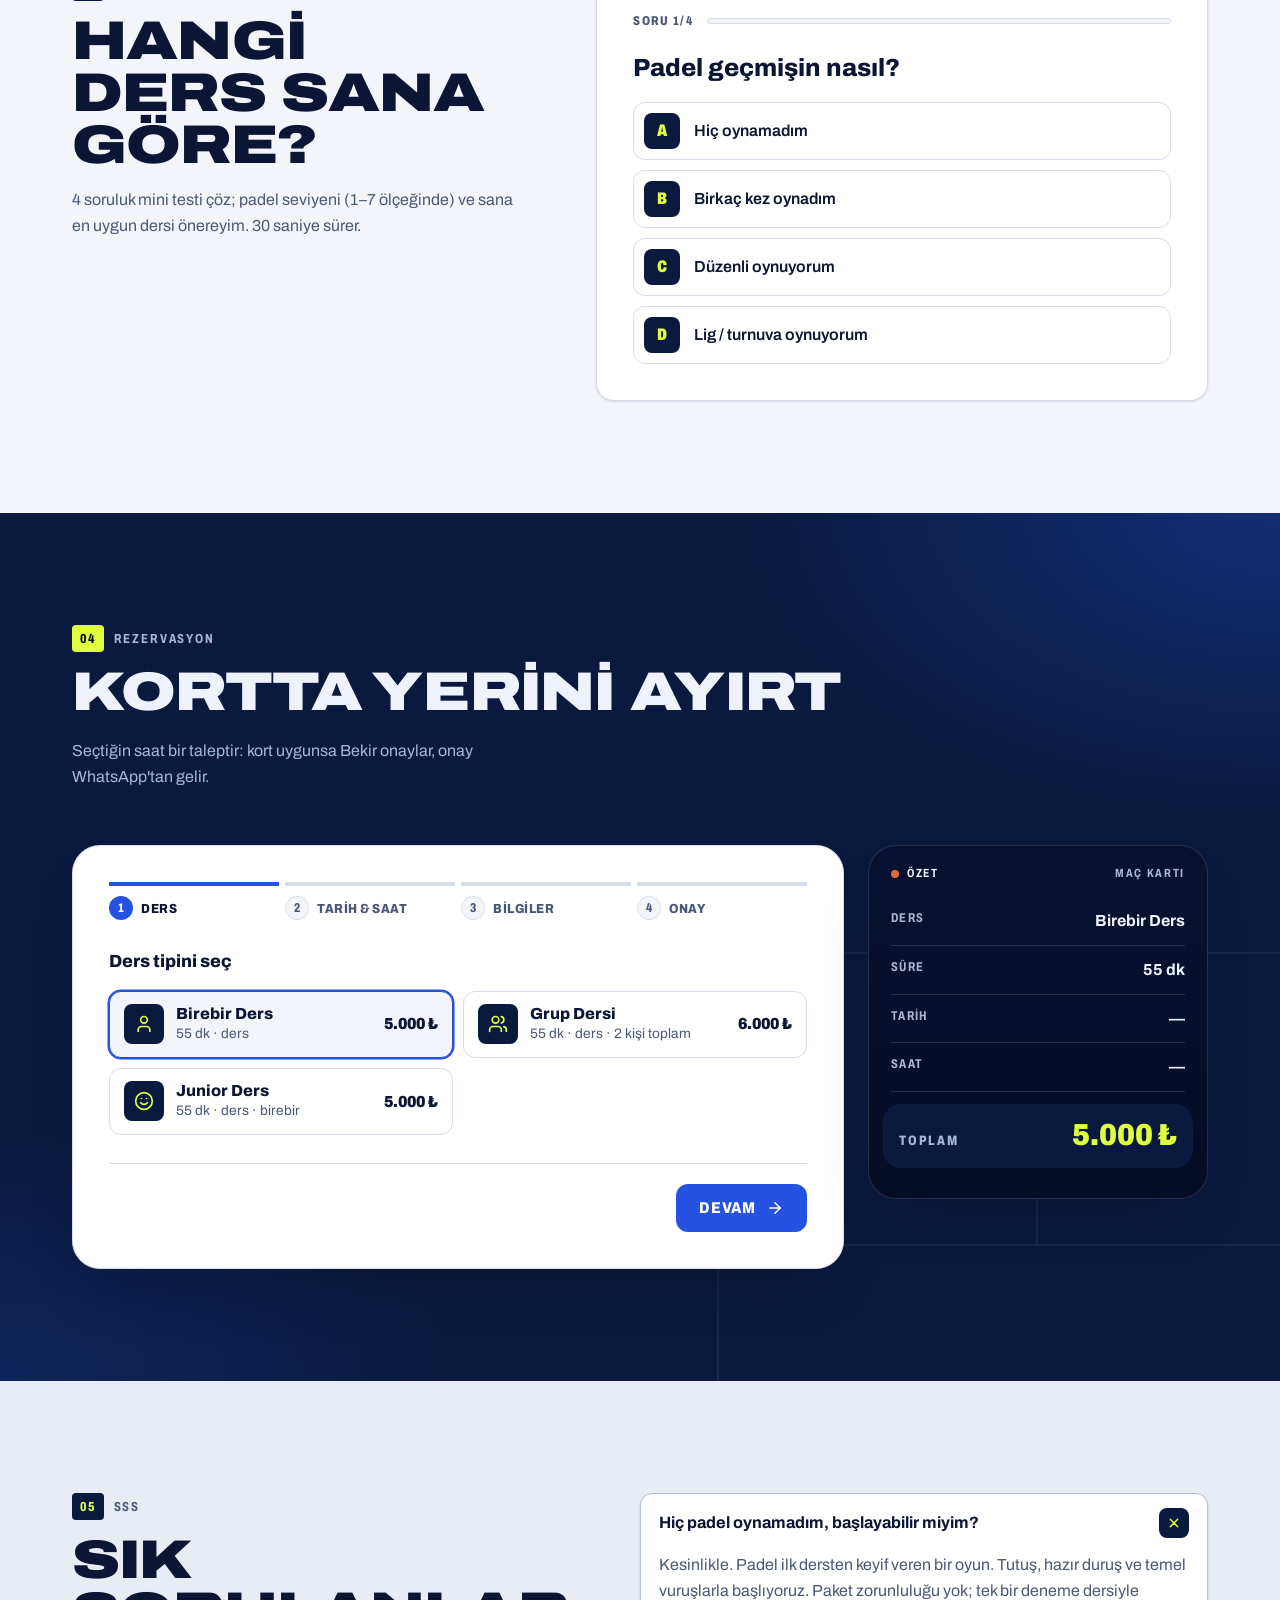
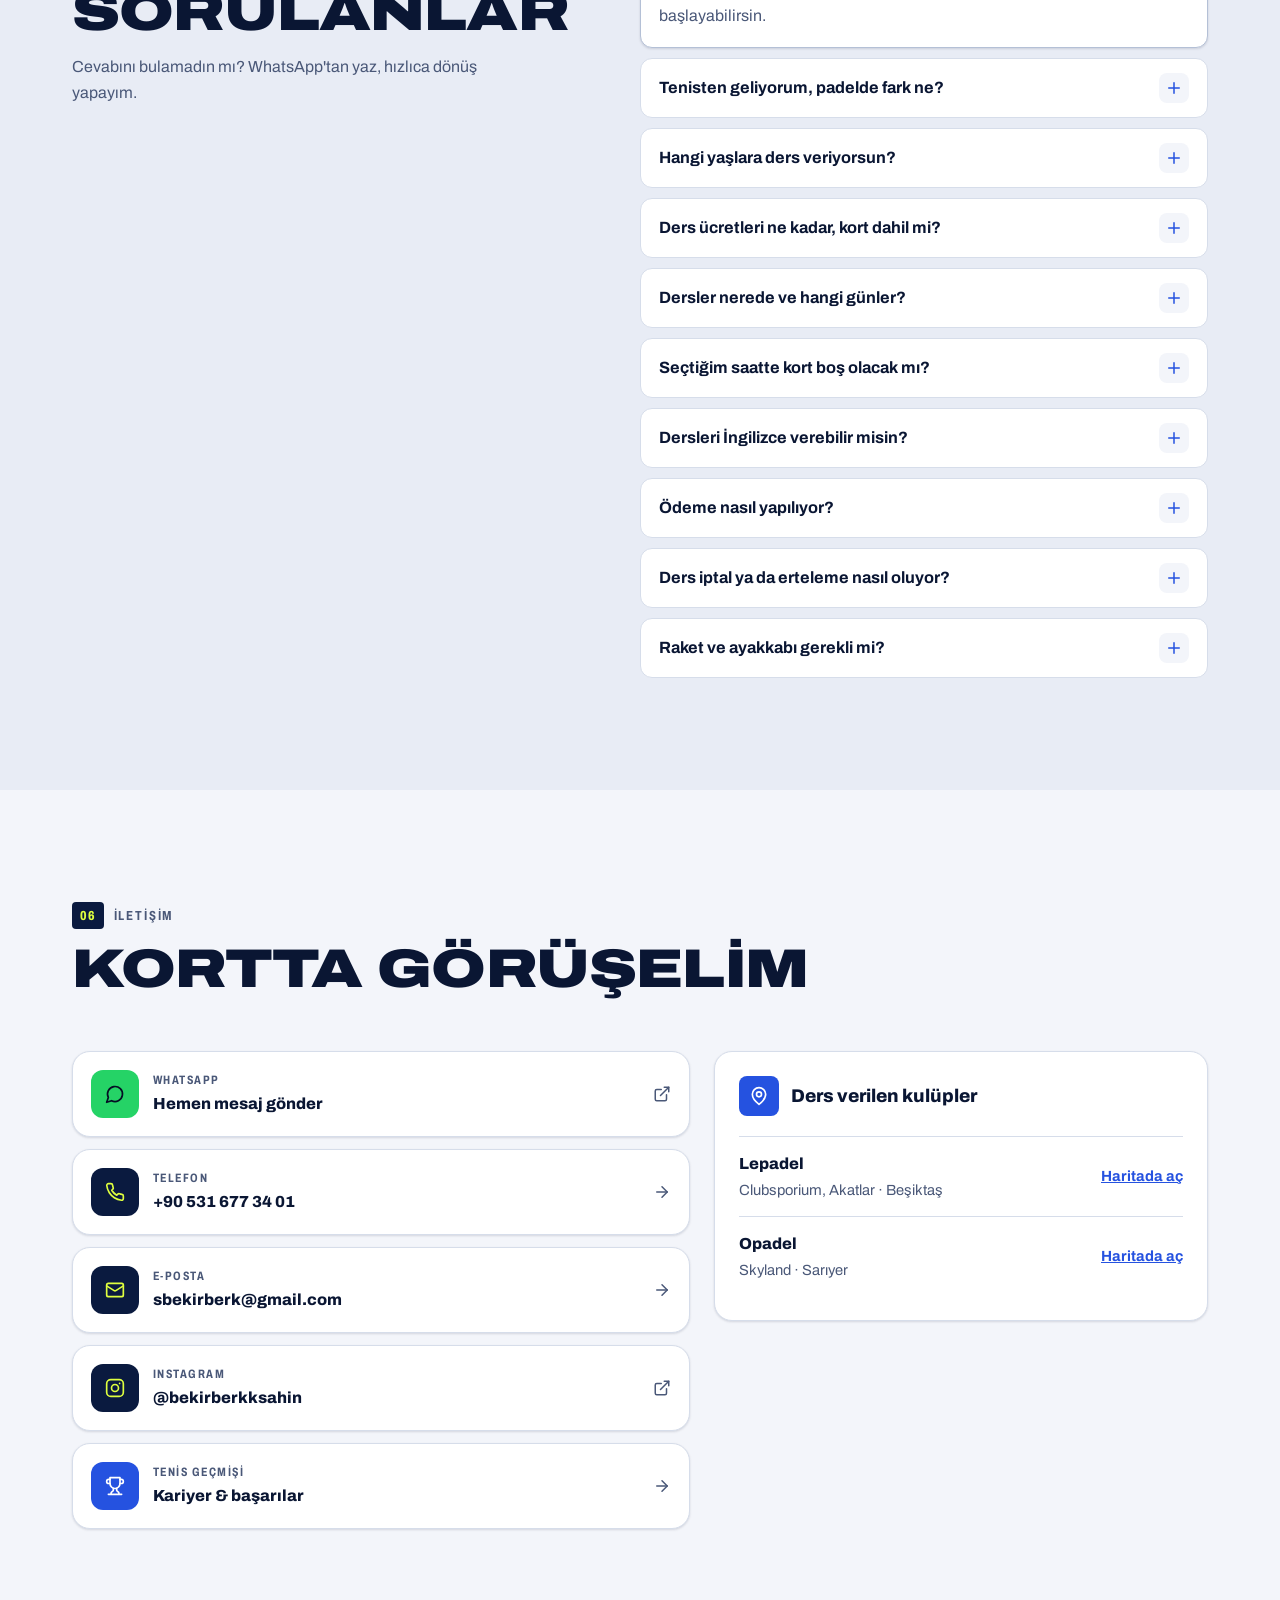
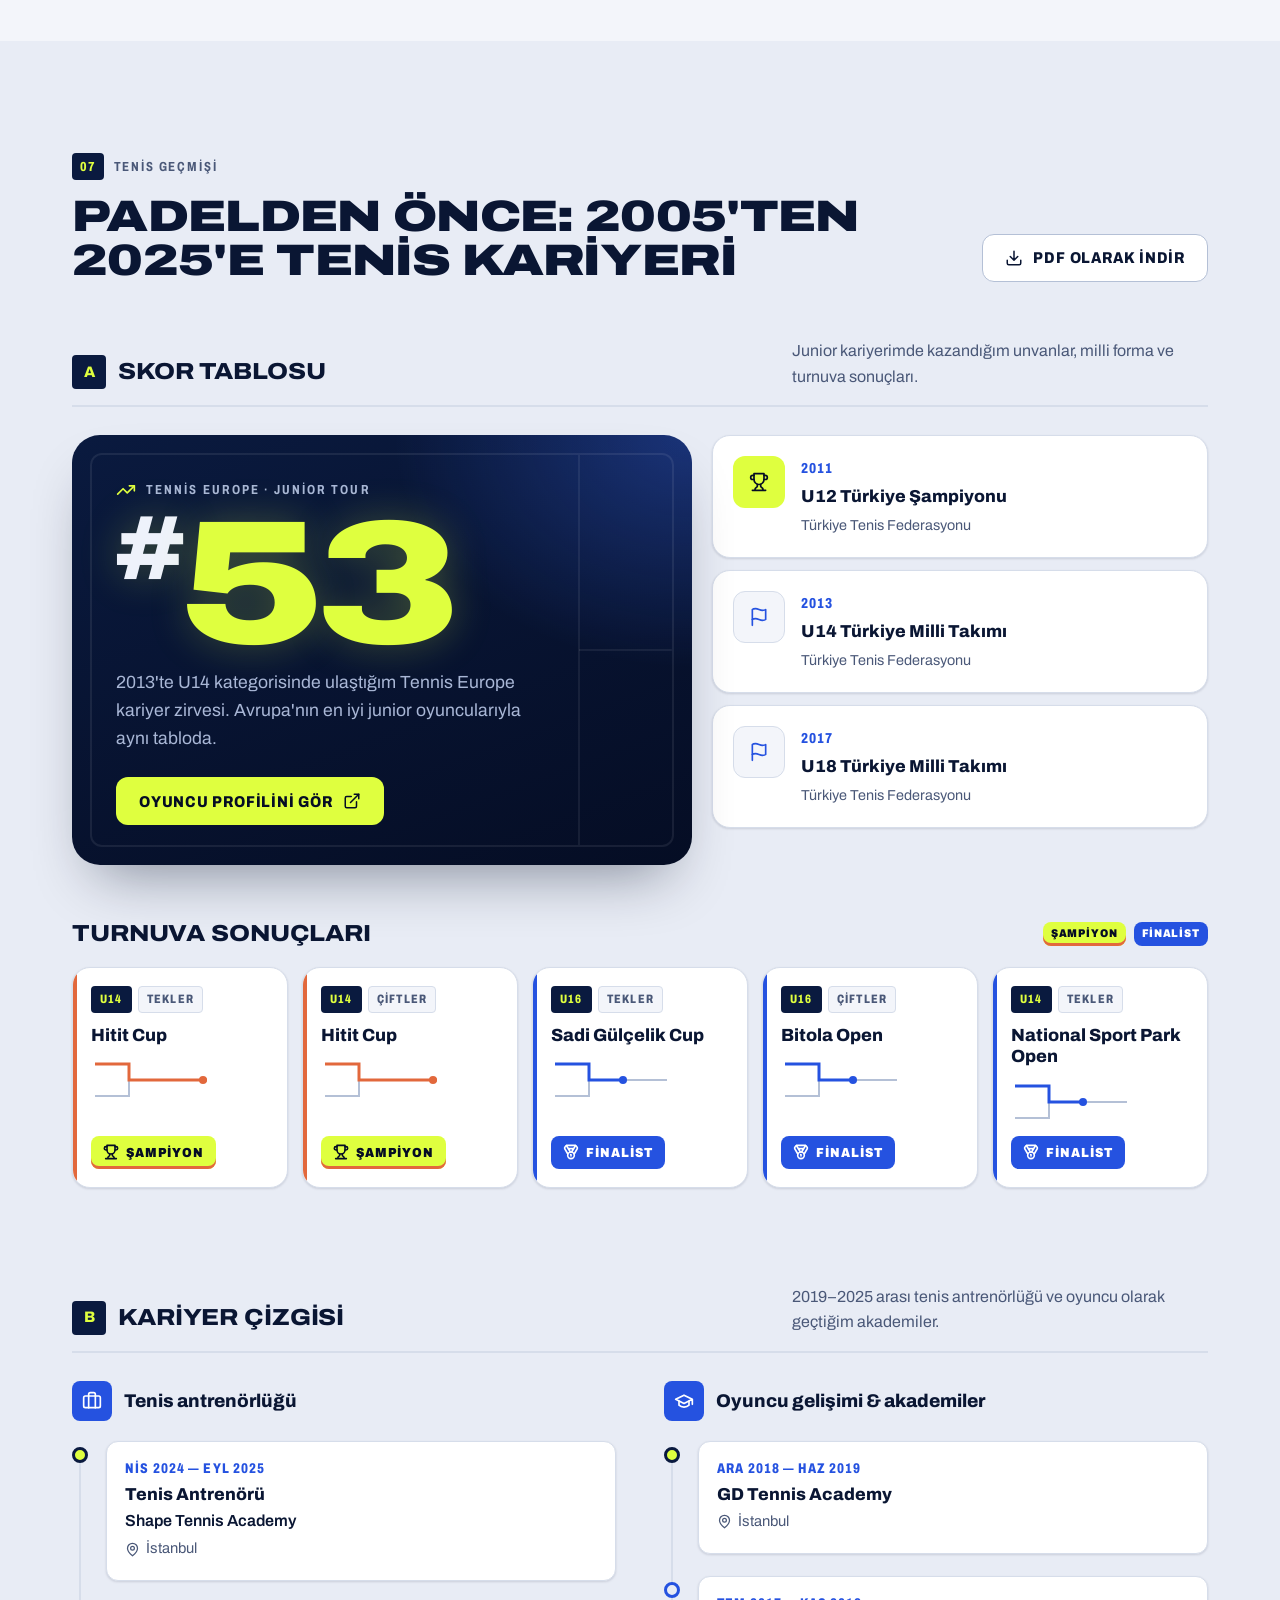
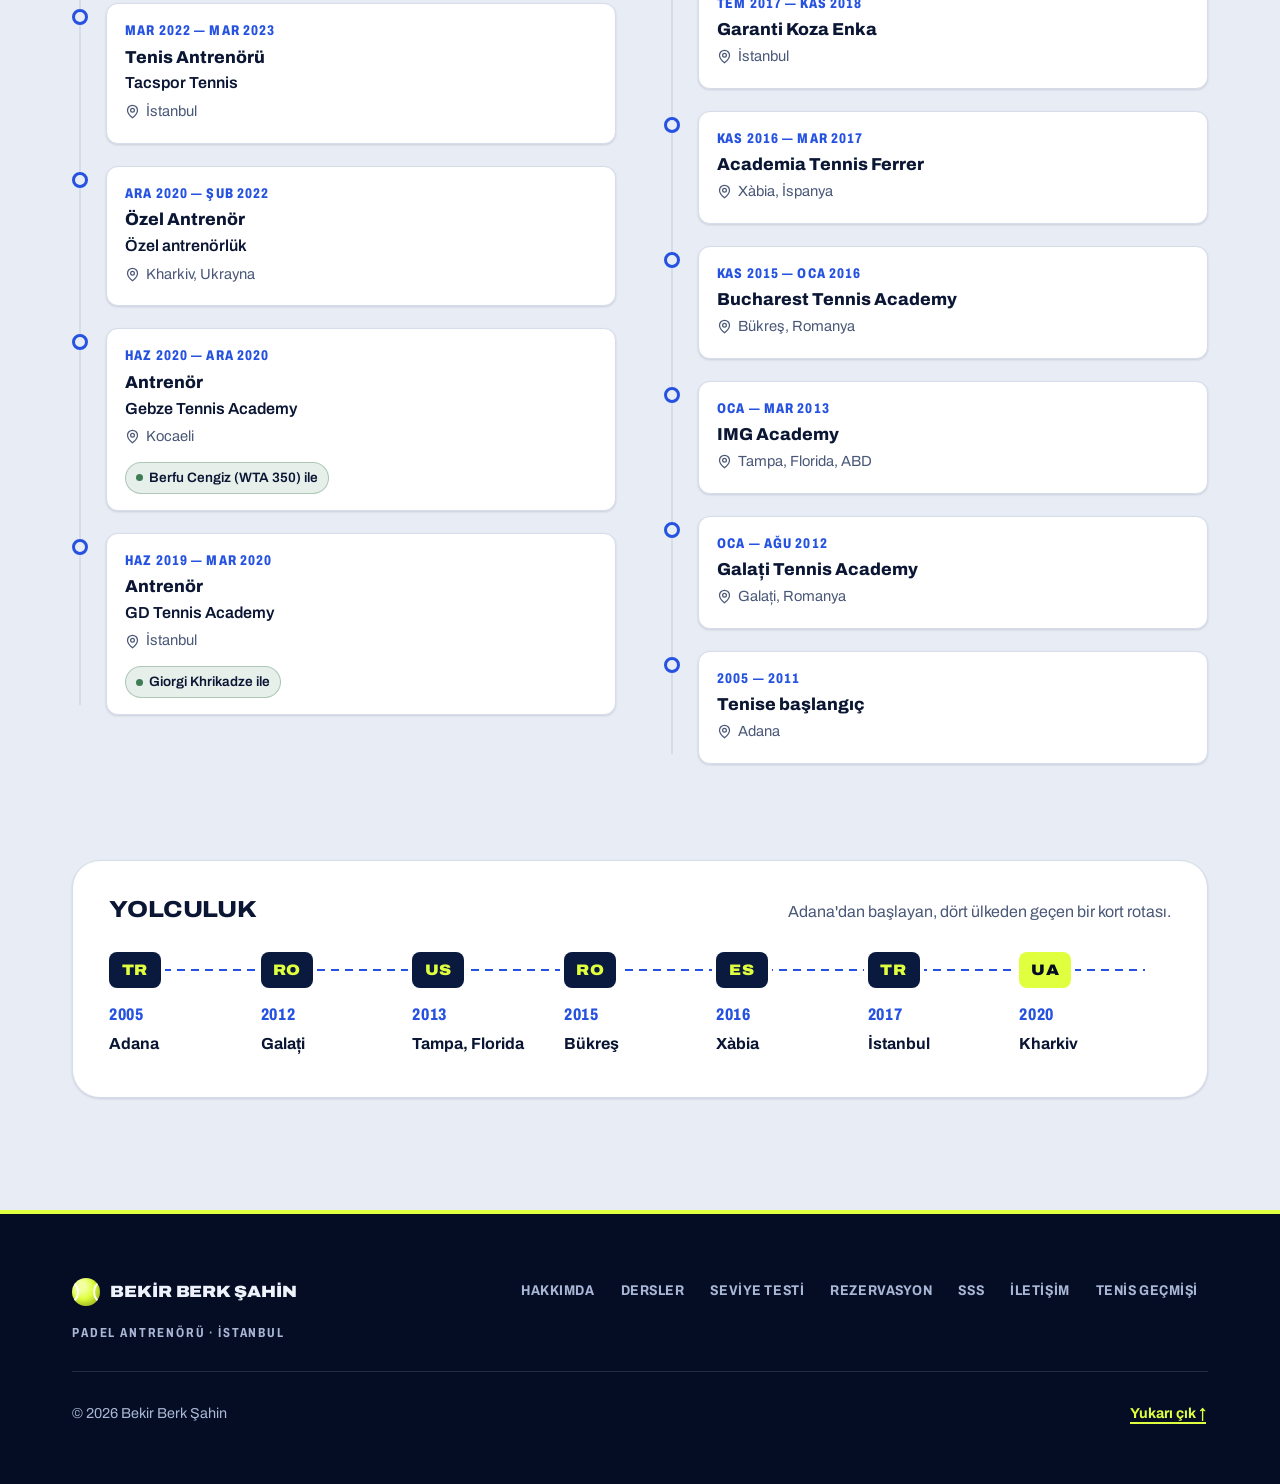
==== commit 4fd2cb5a: "Lisans düzeltmesi: FIP lisanslı padel oyuncusu, ITF tenis lisansı; padel koçluğu Kasım 2025'ten beri" ====
--- a/index.html
+++ b/index.html
@@ -4,7 +4,7 @@
   <meta charset="utf-8">
   <meta name="viewport" content="width=device-width, initial-scale=1">
   <title>Bekir Berk Şahin — Padel Antrenörü İstanbul | Özel Padel Dersi</title>
-  <meta name="description" content="Bekir Berk Şahin: İstanbul'da tenis kökenli, ITF lisanslı padel antrenörü. Lepadel ve Opadel'de birebir, grup ve junior özel padel dersleri; Türkçe ve İngilizce. Kort ücreti dahil, online rezervasyon.">
+  <meta name="description" content="Bekir Berk Şahin: İstanbul'da tenis kökenli padel antrenörü, FIP lisanslı padel oyuncusu. Lepadel ve Opadel'de birebir, grup ve junior özel padel dersleri; Türkçe ve İngilizce. Kort ücreti dahil, online rezervasyon.">
   <link rel="canonical" href="https://mustafazeydtarim.github.io/">
   <link rel="alternate" hreflang="tr" href="https://mustafazeydtarim.github.io/">
   <link rel="alternate" hreflang="en" href="https://mustafazeydtarim.github.io/en/">
@@ -14,7 +14,7 @@
   <meta property="og:locale" content="tr_TR">
   <meta property="og:site_name" content="Bekir Berk Şahin Padel">
   <meta property="og:title" content="Bekir Berk Şahin — Padel Antrenörü · İstanbul">
-  <meta property="og:description" content="Tenis kökenli, ITF lisanslı padel antrenörü. İstanbul'da her yaşa özel padel dersi, Türkçe ve İngilizce. Online rezervasyon yap.">
+  <meta property="og:description" content="Tenis kökenli padel antrenörü, FIP lisanslı padel oyuncusu. İstanbul'da her yaşa özel padel dersi, Türkçe ve İngilizce. Online rezervasyon yap.">
   <meta property="og:locale:alternate" content="en_GB">
   <meta name="twitter:card" content="summary">
   <link rel="icon" href="data:image/svg+xml,%3Csvg xmlns='http://www.w3.org/2000/svg' viewBox='0 0 32 32'%3E%3Crect width='32' height='32' rx='7' fill='%230A1A3F'/%3E%3Ccircle cx='16' cy='16' r='10' fill='%23DFFF3F'/%3E%3Cpath d='M8.5 9.5c4 3.5 4 9.5 0 13M23.5 9.5c-4 3.5-4 9.5 0 13' fill='none' stroke='%230A1A3F' stroke-width='1.6'/%3E%3C/svg%3E">
@@ -33,12 +33,15 @@
     "@type": "Person",
     "name": "Bekir Berk Şahin",
     "jobTitle": "Padel Antrenörü",
-    "description": "İstanbul'da tenis kökenli, ITF lisanslı padel antrenörü; eski U14 ve U18 Türkiye milli takım tenis oyuncusu.",
+    "description": "İstanbul'da tenis kökenli padel antrenörü ve FIP lisanslı padel oyuncusu; eski U14 ve U18 Türkiye milli takım tenis oyuncusu.",
     "telephone": "+905316773401",
     "email": "mailto:sbekirberk@gmail.com",
     "address": { "@type": "PostalAddress", "addressLocality": "İstanbul", "addressCountry": "TR" },
     "knowsLanguage": ["tr", "en"],
-    "hasCredential": { "@type": "EducationalOccupationalCredential", "name": "ITF antrenör lisansı" },
+    "hasCredential": [
+      { "@type": "EducationalOccupationalCredential", "name": "FIP padel oyuncu lisansı" },
+      { "@type": "EducationalOccupationalCredential", "name": "ITF tenis antrenör lisansı" }
+    ],
     "sameAs": ["https://instagram.com/bekirberkksahin", "https://te.tournamentsoftware.com/player-profile/A61FD868-8997-4549-AC13-B87F3E2C1921"],
     "award": [
       "U12 Türkiye Tenis Şampiyonu (2011)",
@@ -150,7 +153,7 @@
             <span class="hero__l2">Şahin</span>
           </h1>
           <p class="hero__lead">
-            <strong>Tenis kökenli, ITF lisanslı padel antrenörü.</strong>
+            <strong>Tenis kökenli padel antrenörü, FIP lisanslı padel oyuncusu.</strong>
             2005'ten beri raket sporlarındayım. Lepadel ve Opadel kortlarında her yaştan oyuncuya, Türkçe ve İngilizce özel ders veriyorum.
           </p>
           <div class="hero__ctas">
